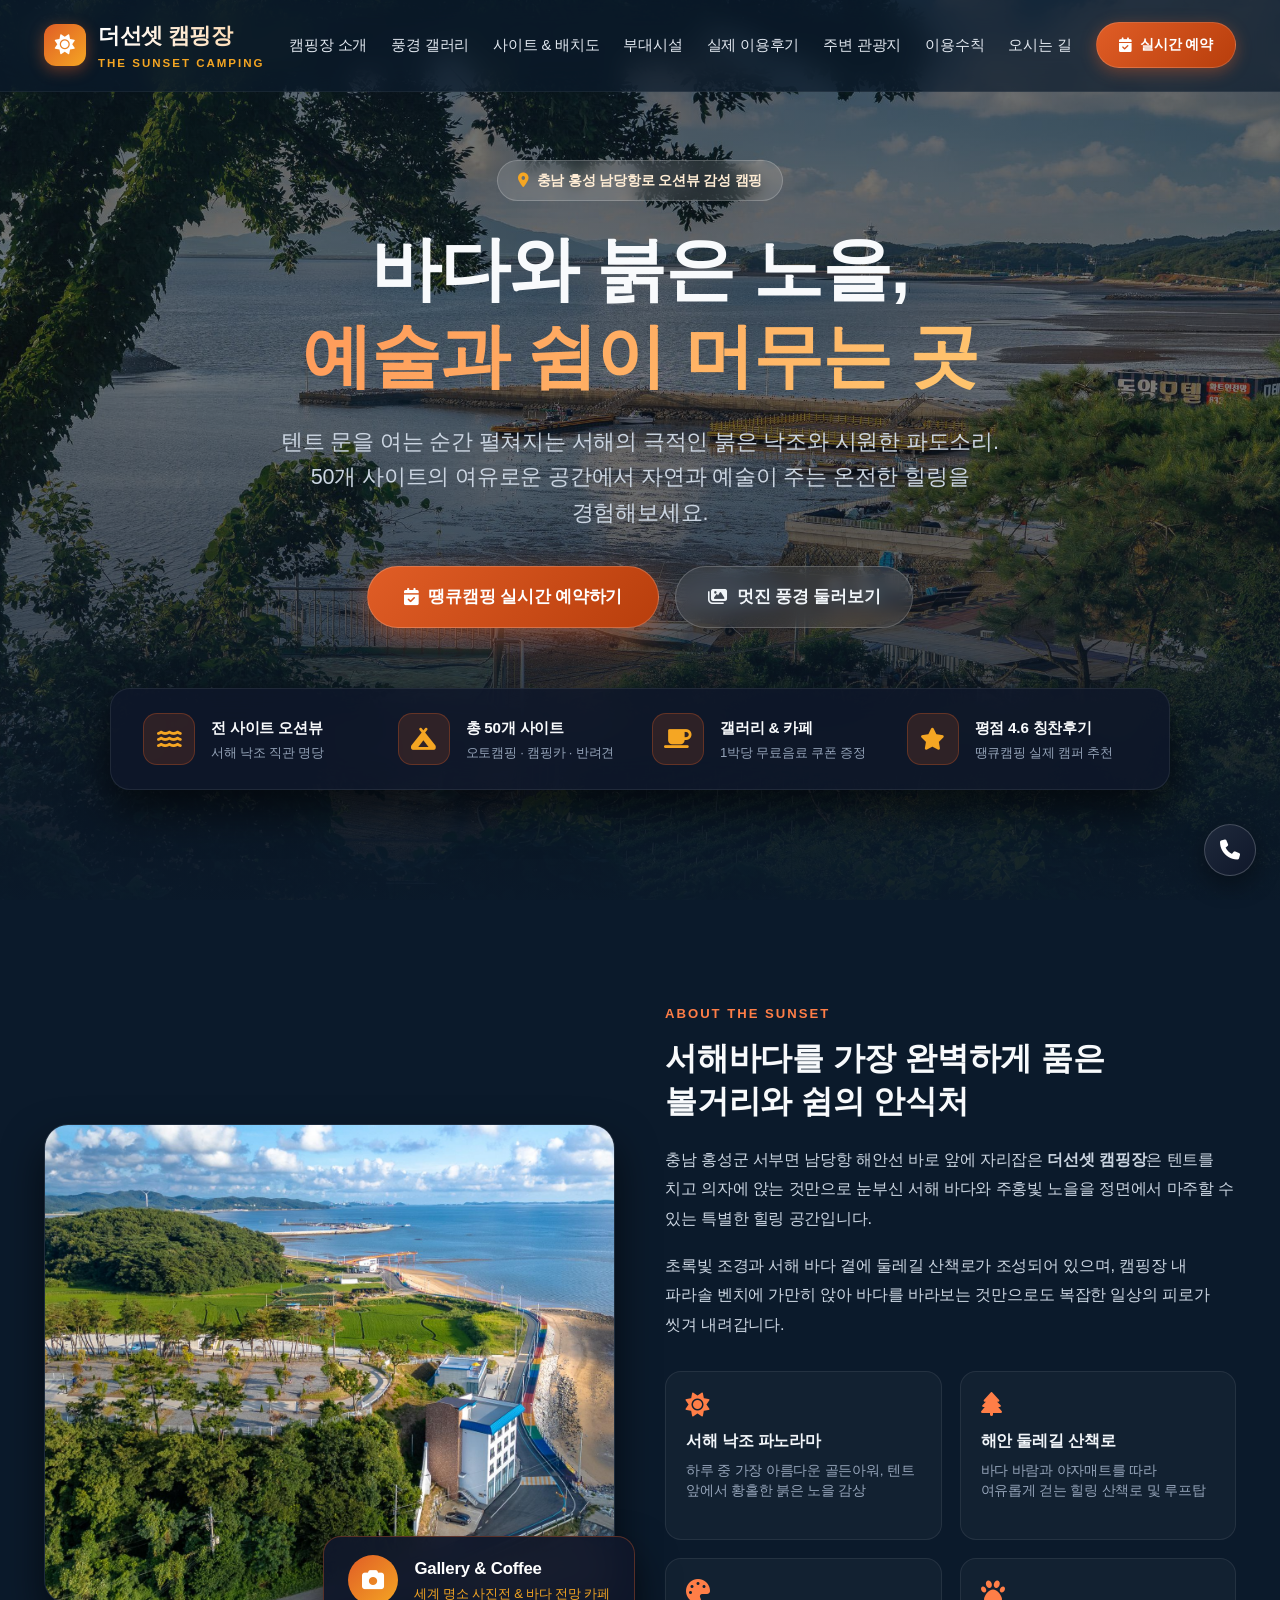
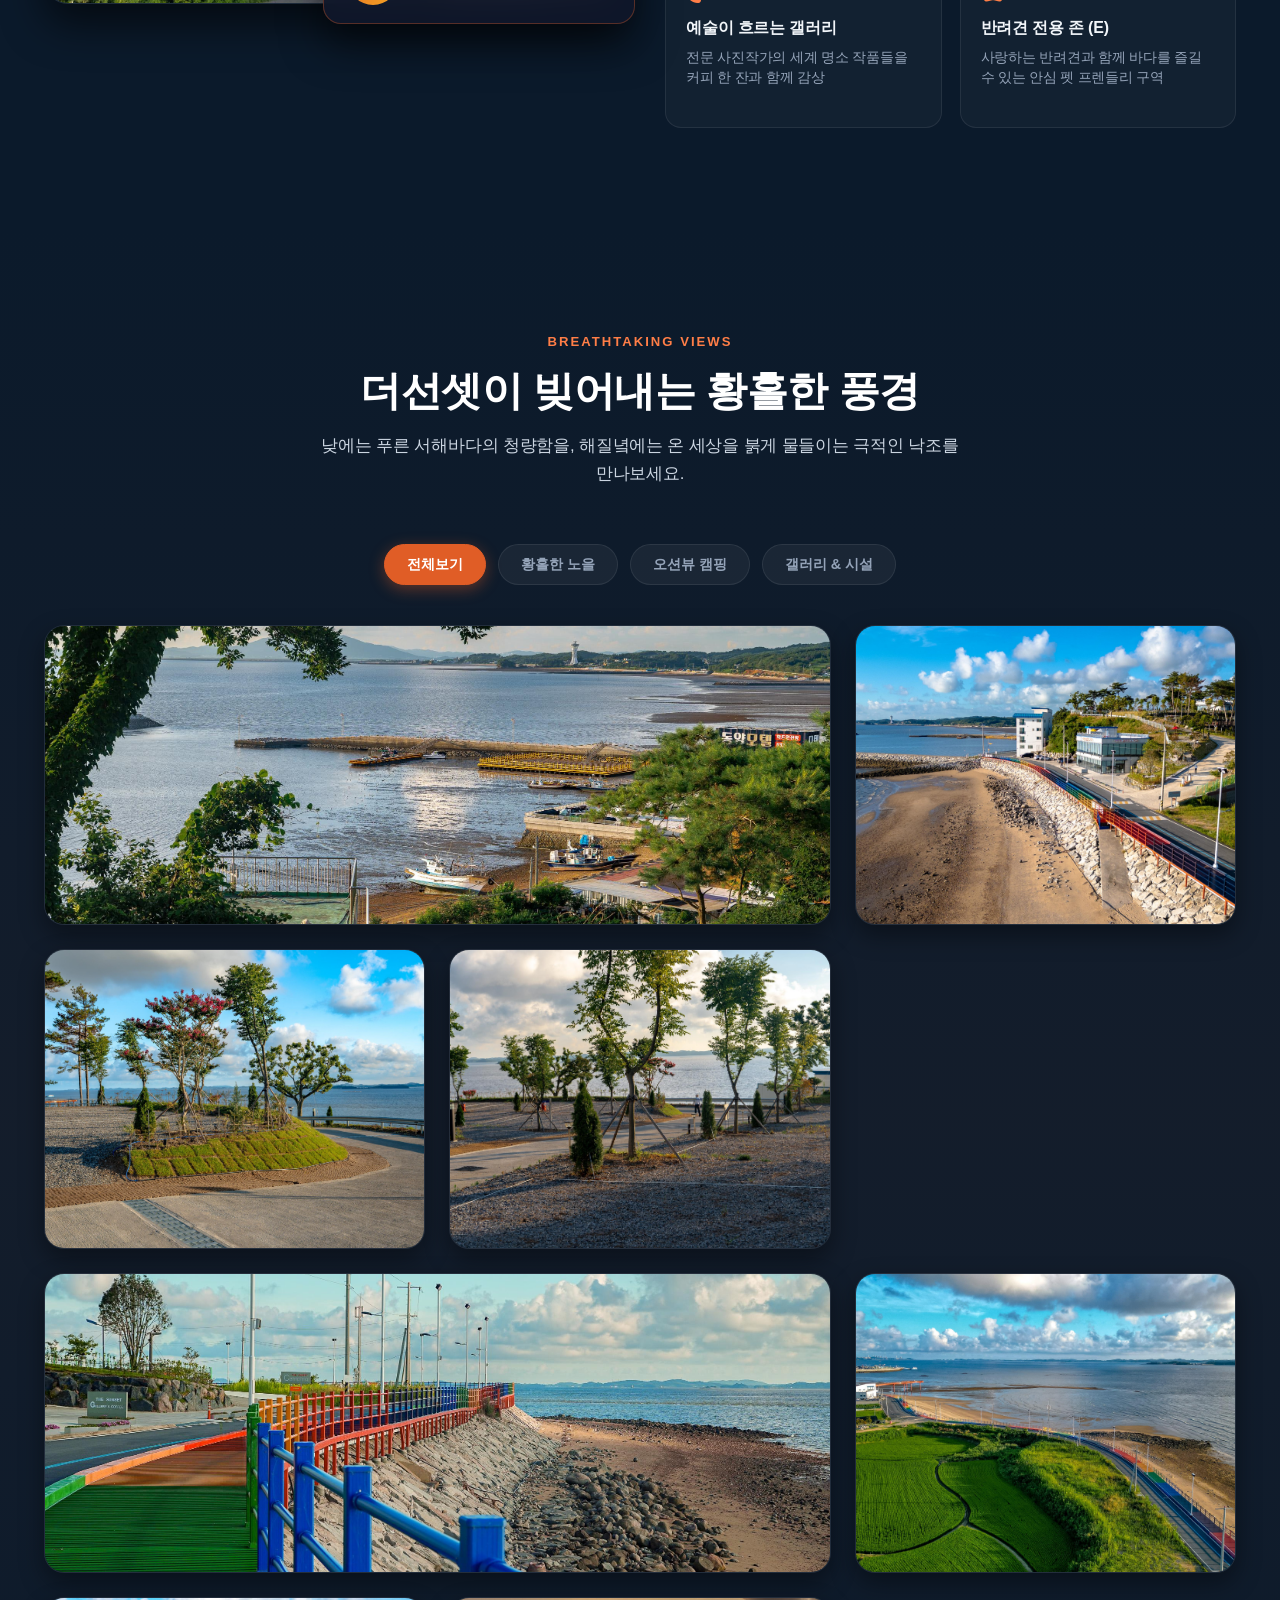
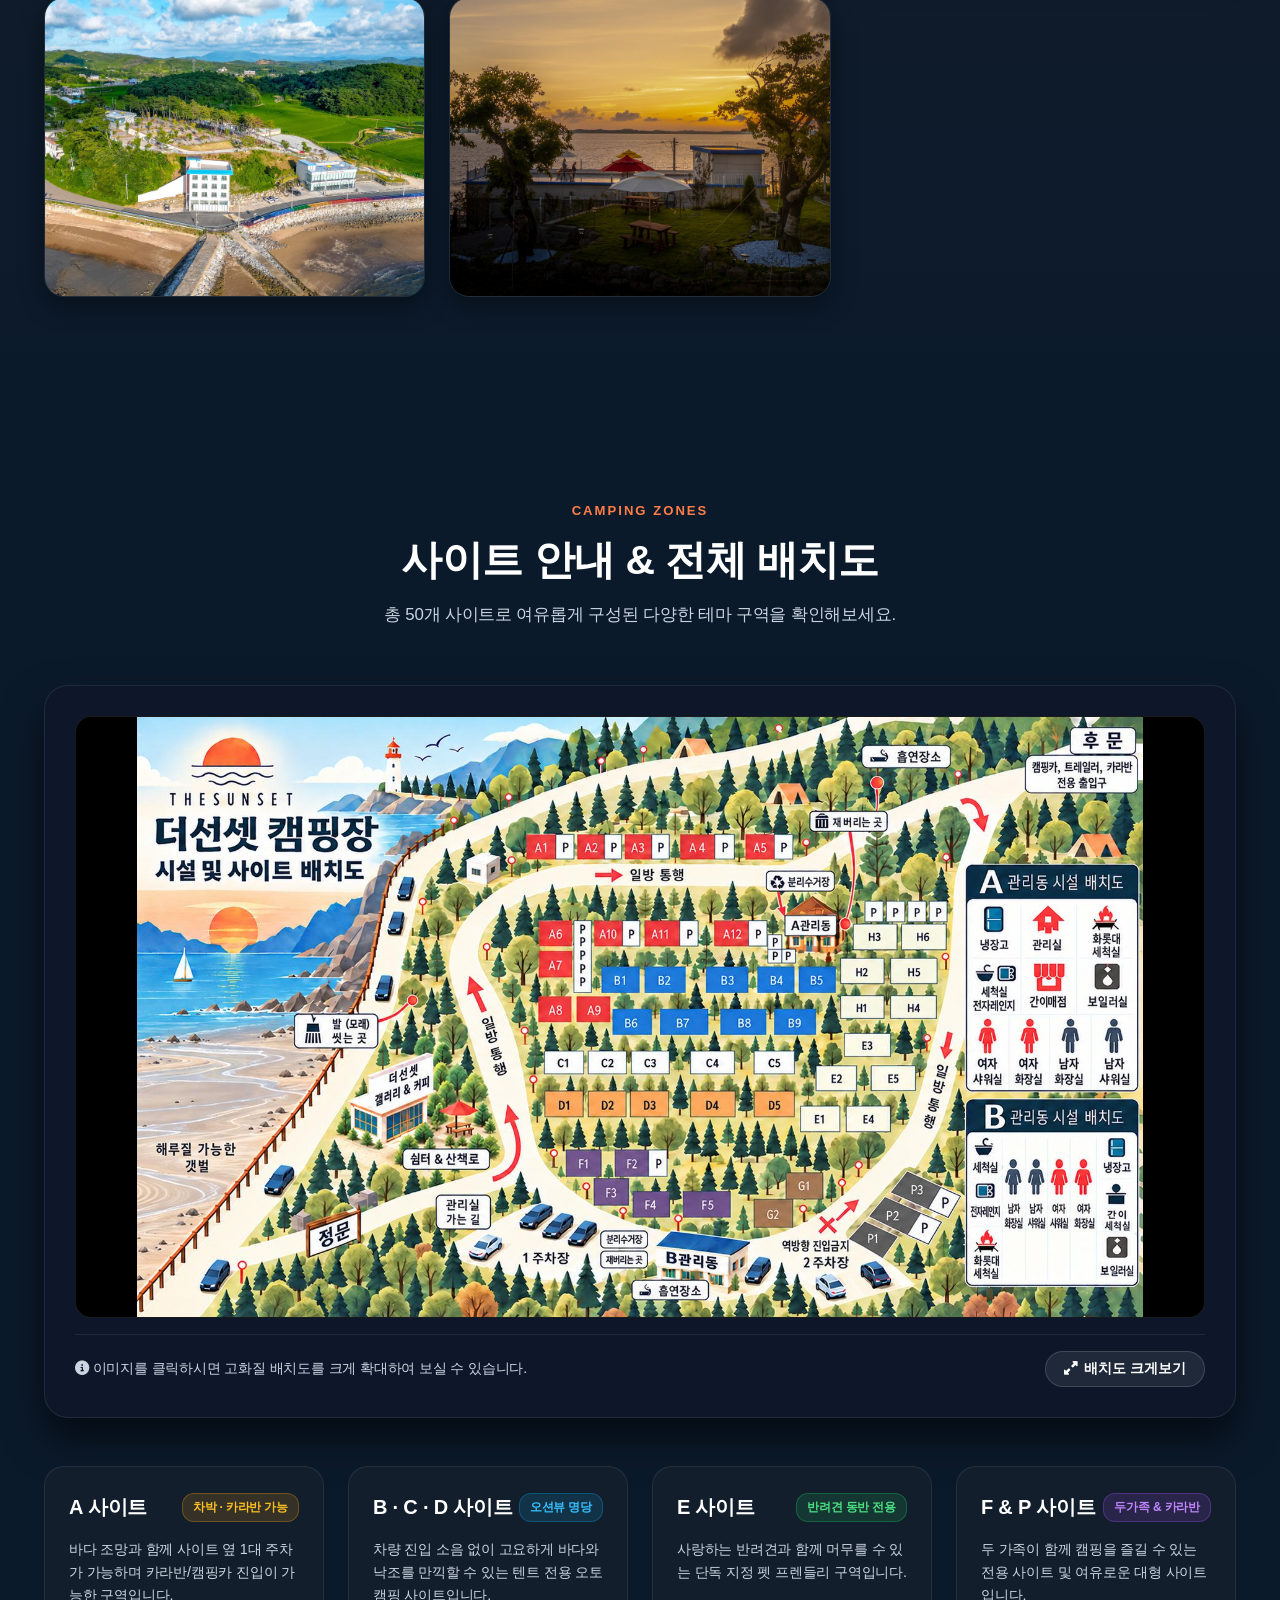
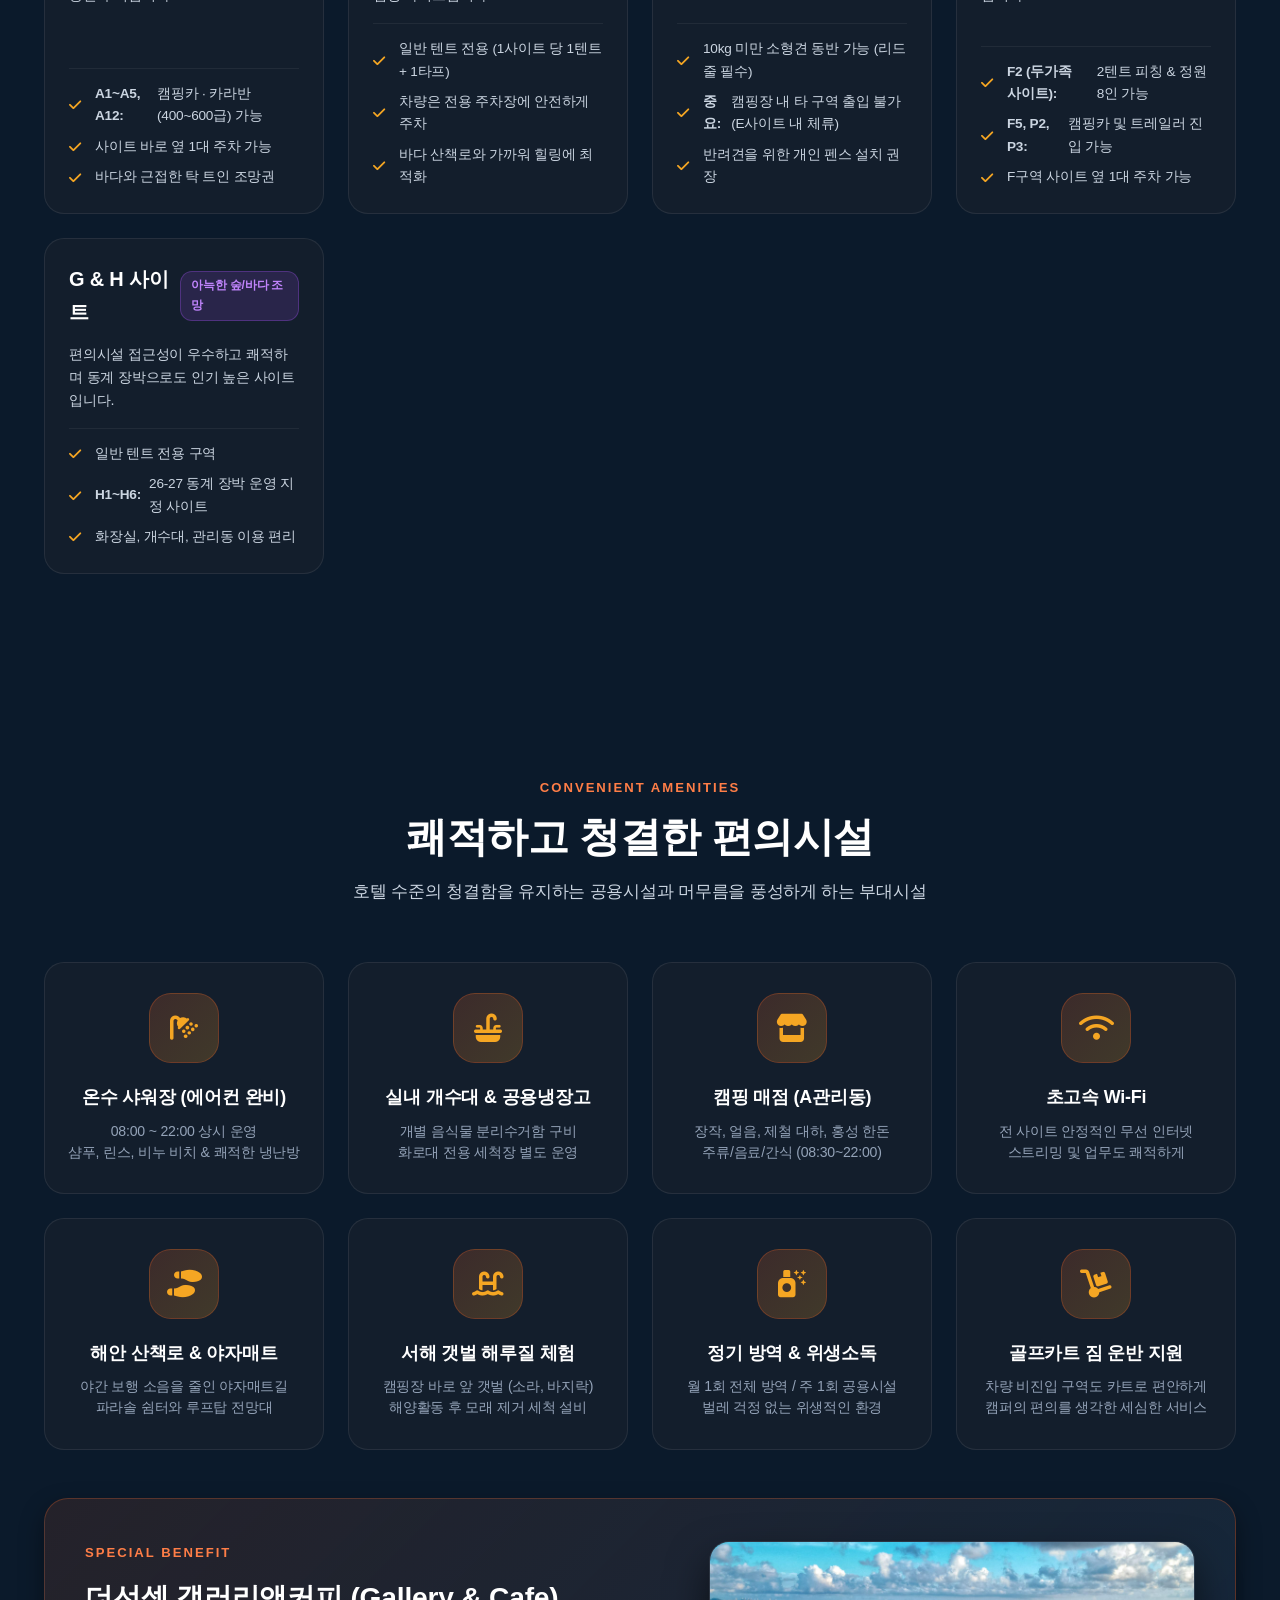
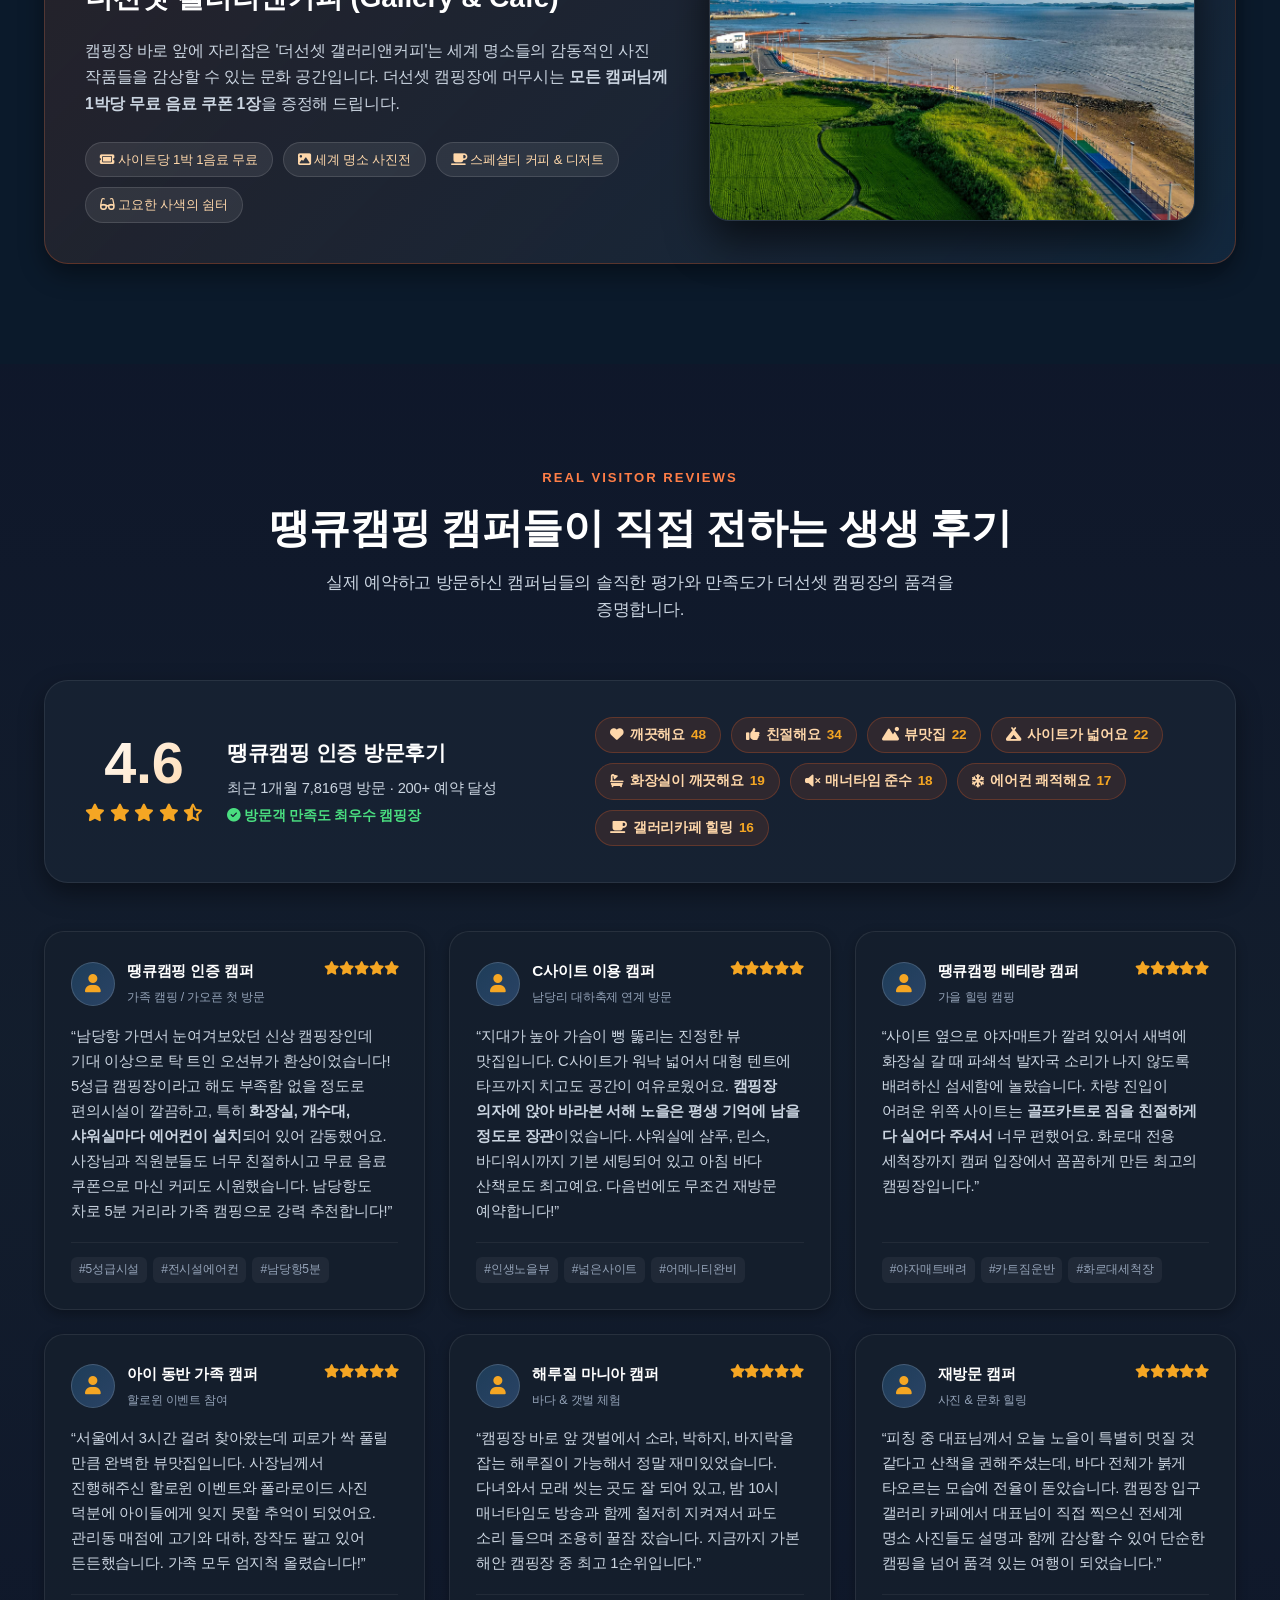
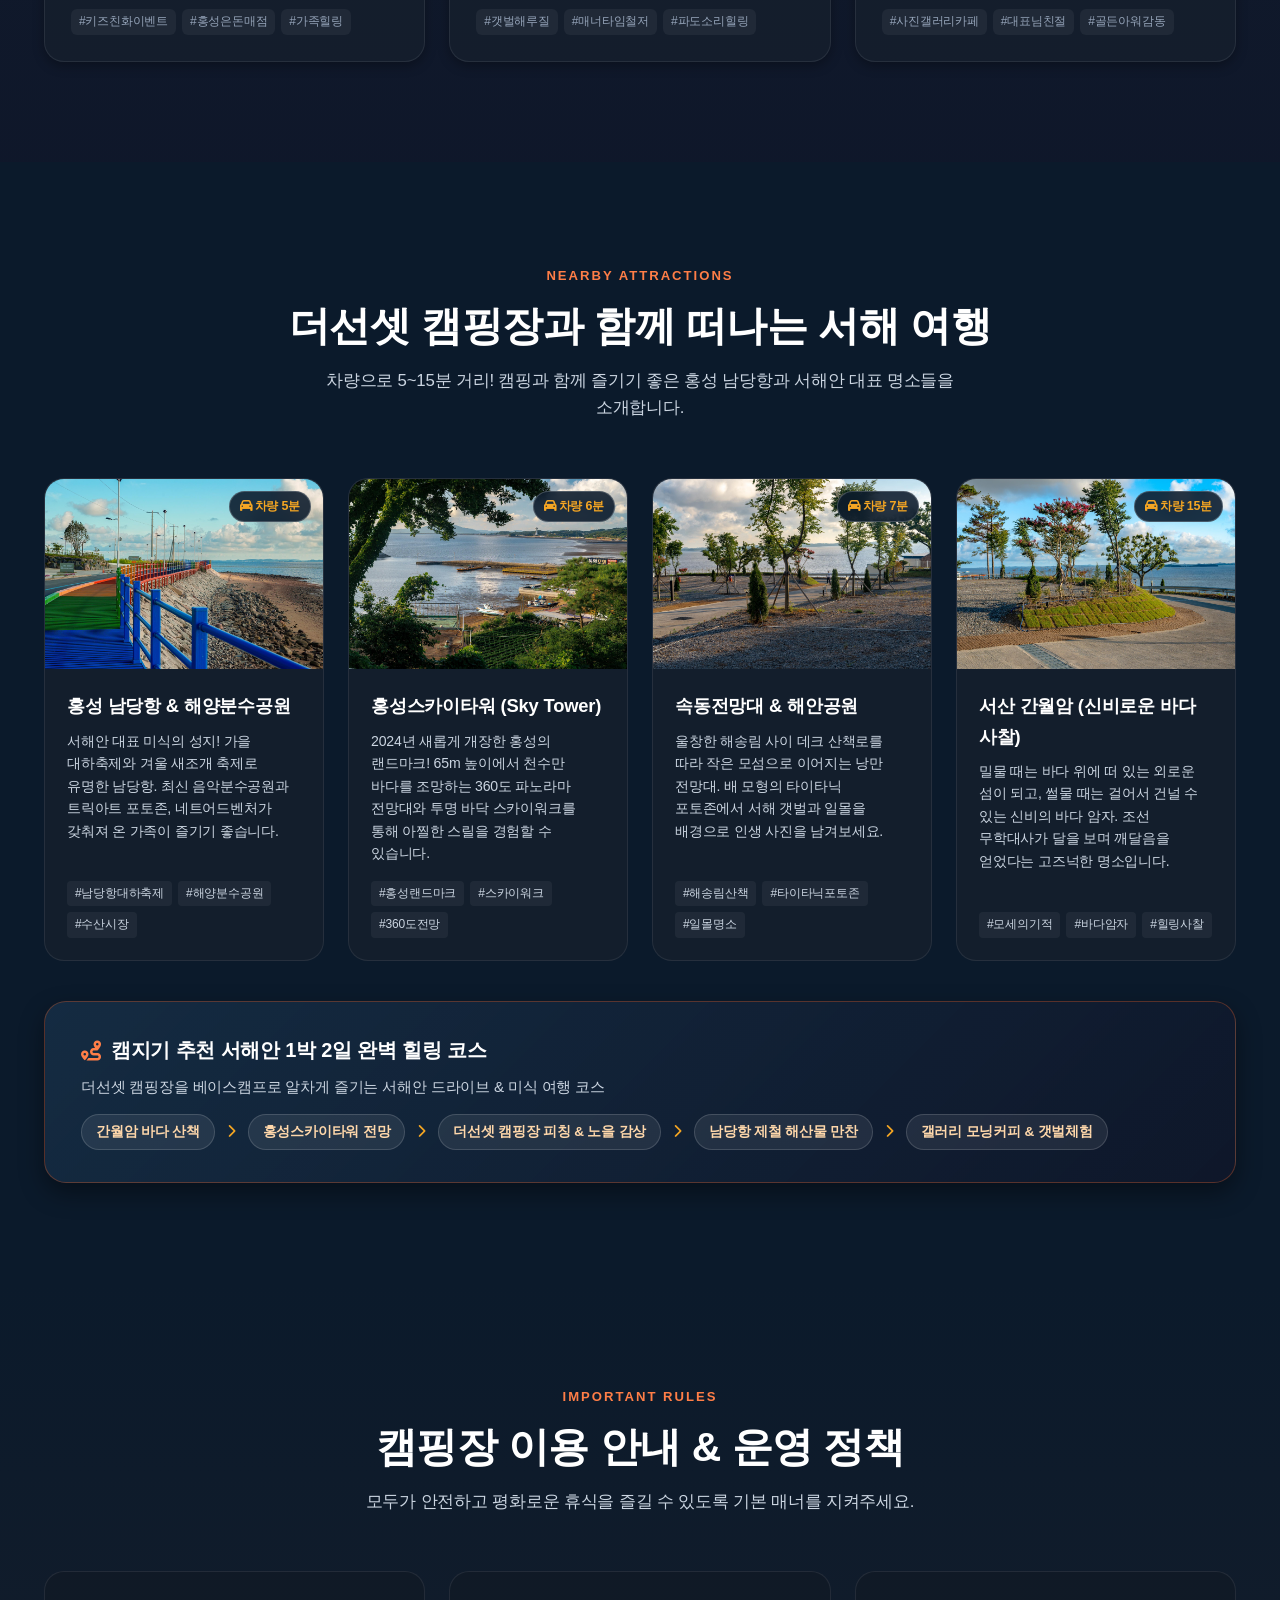
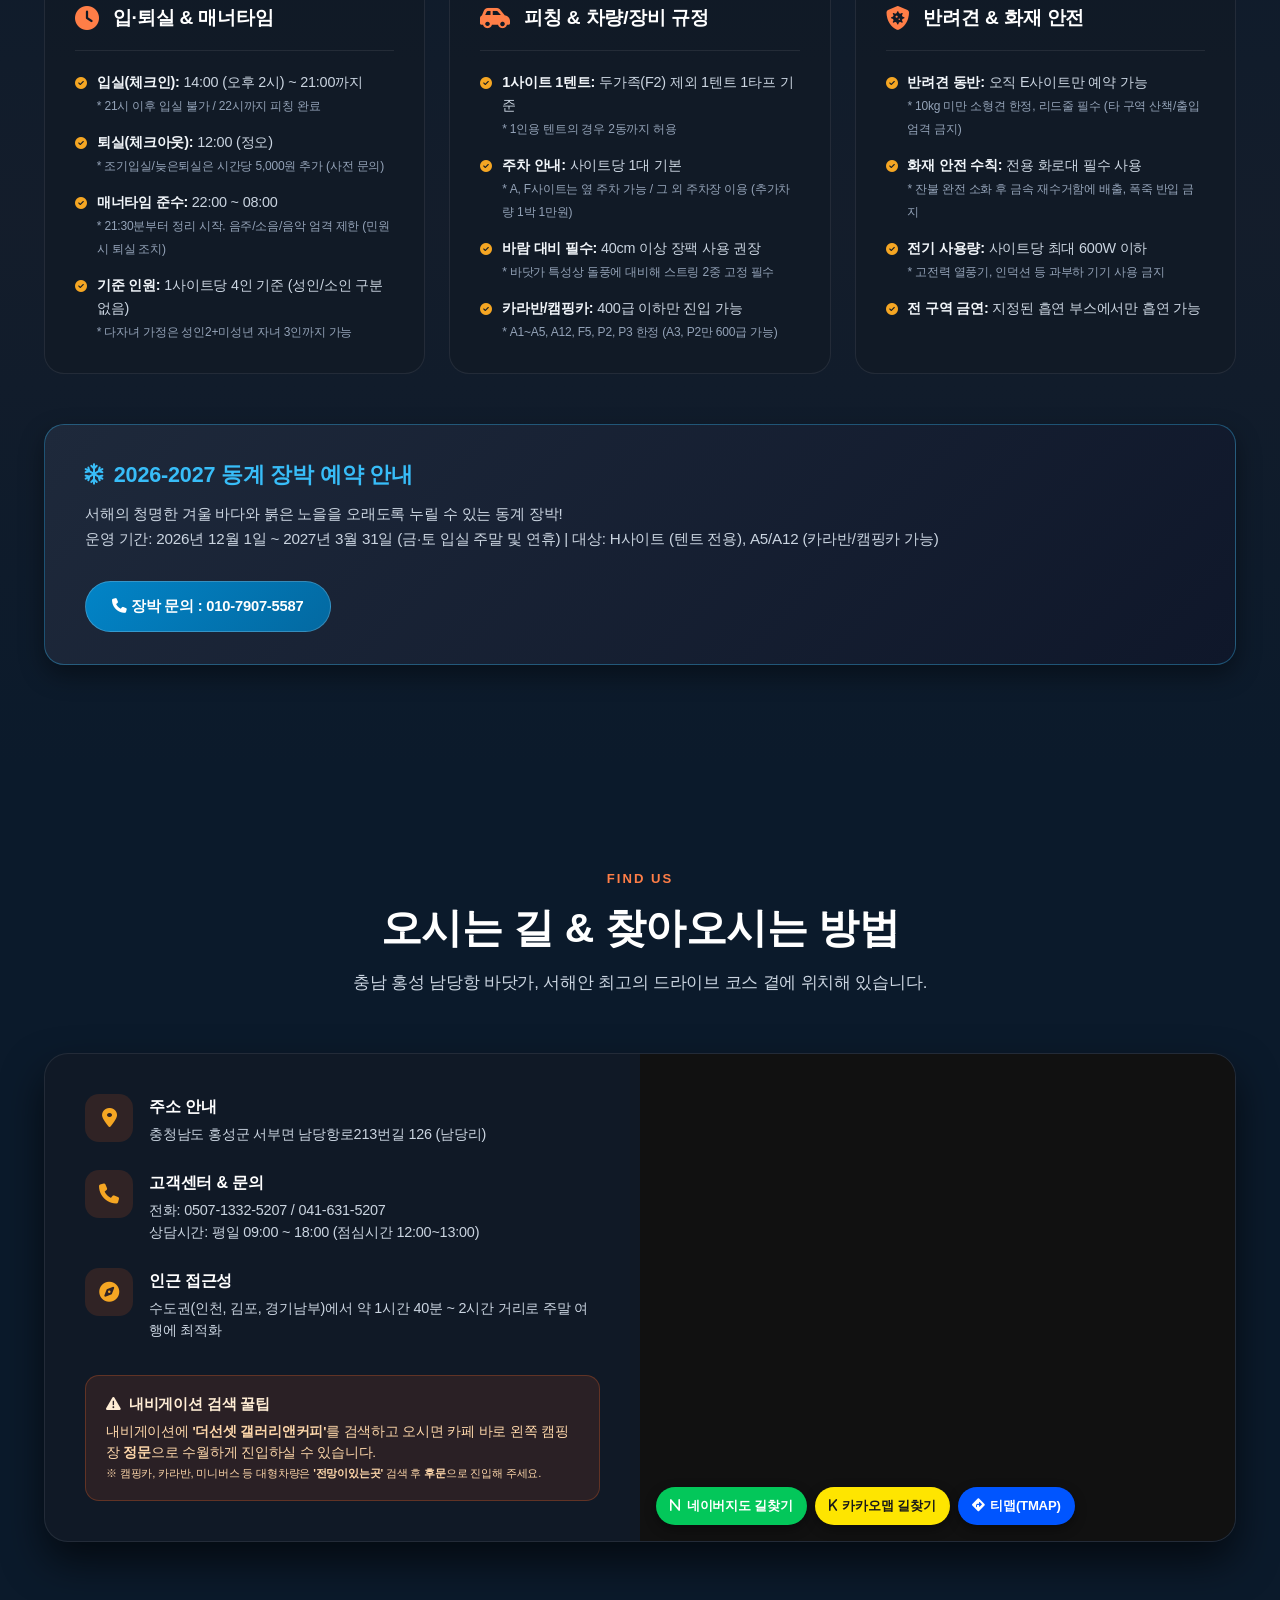
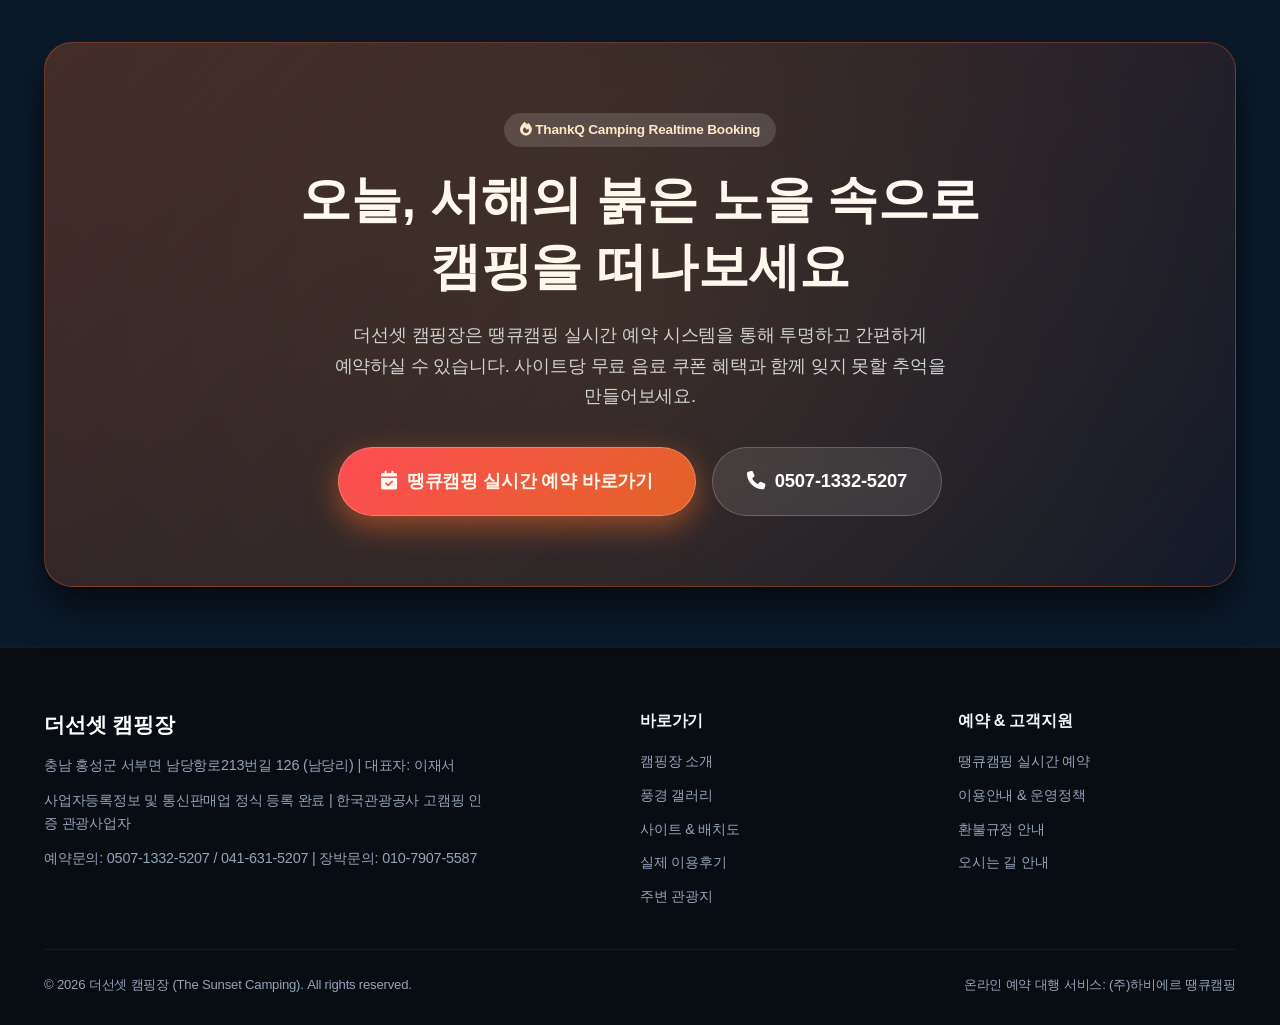
==== index.html @ 372b1fb4 "Add files via upload" ====
<!DOCTYPE html>
<html lang="ko">
<head>
  <meta charset="UTF-8">
  <meta name="viewport" content="width=device-width, initial-scale=1.0">
  <title>더선셋 캠핑장 | 서해의 붉은 노을과 바다, 그리고 감성 힐링</title>
  <meta name="description" content="충남 홍성 남당항 앞바다, 서해의 황홀한 붉은 낙조와 시원한 파도 소리를 품은 오션뷰 힐링 캠핑장 '더선셋 캠핑장' 공식 안내 페이지">
  
  <!-- Favicon & Fonts -->
  <link rel="preconnect" href="https://fonts.googleapis.com">
  <link rel="preconnect" href="https://fonts.gstatic.com" crossorigin>
  <link href="https://fonts.googleapis.com/css2?family=Pretendard:wght@300;400;500;600;700;800;900&display=swap" rel="stylesheet">
  
  <!-- FontAwesome 6 Icons -->
  <link rel="stylesheet" href="https://cdnjs.cloudflare.com/ajax/libs/font-awesome/6.4.0/css/all.min.css">

  <!-- External Clean Modular CSS -->
  <link rel="stylesheet" href="style.css">
</head>
<body>

  <!-- Navigation Header -->
  <header id="header">
    <div class="container">
      <div class="nav-inner">
        <a href="#" class="logo">
          <div class="logo-badge">
            <i class="fa-solid fa-sun"></i>
          </div>
          <div class="logo-text">
            <span class="logo-title">더선셋 캠핑장</span>
            <span class="logo-sub">The Sunset Camping</span>
          </div>
        </a>

        <ul class="nav-menu" id="navMenu">
          <li><a href="#about" onclick="closeMobileNav()">캠핑장 소개</a></li>
          <li><a href="#scenery" onclick="closeMobileNav()">풍경 갤러리</a></li>
          <li><a href="#sites" onclick="closeMobileNav()">사이트 &amp; 배치도</a></li>
          <li><a href="#facilities" onclick="closeMobileNav()">부대시설</a></li>
          <li><a href="#reviews" onclick="closeMobileNav()">실제 이용후기</a></li>
          <li><a href="#attractions" onclick="closeMobileNav()">주변 관광지</a></li>
          <li><a href="#guide" onclick="closeMobileNav()">이용수칙</a></li>
          <li><a href="#location" onclick="closeMobileNav()">오시는 길</a></li>
        </ul>

        <div class="nav-cta">
          <a href="https://m.thankqcamping.com/resv/view.hbb?cseq=20430" target="_blank" rel="noopener" class="btn-reserve">
            <i class="fa-solid fa-calendar-check"></i> 실시간 예약
          </a>
          <button class="mobile-menu-btn" id="mobileMenuBtn" aria-label="메뉴 열기" onclick="toggleMobileNav()">
            <i class="fa-solid fa-bars"></i>
          </button>
        </div>
      </div>
    </div>
  </header>

  <!-- Hero Section -->
  <section class="hero">
    <div class="hero-bg"></div>
    <div class="hero-overlay"></div>
    <div class="container">
      <div class="hero-badge">
        <i class="fa-solid fa-location-dot"></i> 충남 홍성 남당항로 오션뷰 감성 캠핑
      </div>
      <h1 class="hero-title">
        바다와 붉은 노을,<br>
        <span class="highlight">예술과 쉼이 머무는 곳</span>
      </h1>
      <p class="hero-desc">
        텐트 문을 여는 순간 펼쳐지는 서해의 극적인 붉은 낙조와 시원한 파도소리.<br>
        50개 사이트의 여유로운 공간에서 자연과 예술이 주는 온전한 힐링을 경험해보세요.
      </p>

      <div class="hero-actions">
        <a href="https://m.thankqcamping.com/resv/view.hbb?cseq=20430" target="_blank" rel="noopener" class="btn-hero-primary">
          <i class="fa-solid fa-calendar-check"></i> 땡큐캠핑 실시간 예약하기
        </a>
        <a href="#scenery" class="btn-hero-secondary">
          <i class="fa-solid fa-images"></i> 멋진 풍경 둘러보기
        </a>
      </div>

      <!-- Quick Highlights Bar -->
      <div class="highlights-bar">
        <div class="highlight-item">
          <div class="highlight-icon"><i class="fa-solid fa-water"></i></div>
          <div class="highlight-info">
            <h4>전 사이트 오션뷰</h4>
            <p>서해 낙조 직관 명당</p>
          </div>
        </div>
        <div class="highlight-item">
          <div class="highlight-icon"><i class="fa-solid fa-campground"></i></div>
          <div class="highlight-info">
            <h4>총 50개 사이트</h4>
            <p>오토캠핑 · 캠핑카 · 반려견</p>
          </div>
        </div>
        <div class="highlight-item">
          <div class="highlight-icon"><i class="fa-solid fa-mug-saucer"></i></div>
          <div class="highlight-info">
            <h4>갤러리 &amp; 카페</h4>
            <p>1박당 무료음료 쿠폰 증정</p>
          </div>
        </div>
        <div class="highlight-item">
          <div class="highlight-icon"><i class="fa-solid fa-star"></i></div>
          <div class="highlight-info">
            <h4>평점 4.6 칭찬후기</h4>
            <p>땡큐캠핑 실제 캠퍼 추천</p>
          </div>
        </div>
      </div>
    </div>
  </section>

  <!-- About Section -->
  <section id="about">
    <div class="container">
      <div class="about-grid">
        <div class="about-images">
          <div class="about-main-img">
            <img src="images/camp1.jpg" alt="더선셋 캠핑장 전경">
          </div>
          <div class="about-floating-card">
            <div class="floating-badge">
              <i class="fa-solid fa-camera"></i>
            </div>
            <div class="floating-text">
              <h5>Gallery &amp; Coffee</h5>
              <p>세계 명소 사진전 &amp; 바다 전망 카페</p>
            </div>
          </div>
        </div>

        <div class="about-content">
          <span class="section-tag">About The Sunset</span>
          <h3>서해바다를 가장 완벽하게 품은<br>볼거리와 쉼의 안식처</h3>
          <p>
            충남 홍성군 서부면 남당항 해안선 바로 앞에 자리잡은 <strong>더선셋 캠핑장</strong>은 
            텐트를 치고 의자에 앉는 것만으로 눈부신 서해 바다와 주홍빛 노을을 정면에서 마주할 수 있는 특별한 힐링 공간입니다.
          </p>
          <p>
            초록빛 조경과 서해 바다 곁에 둘레길 산책로가 조성되어 있으며, 
            캠핑장 내 파라솔 벤치에 가만히 앉아 바다를 바라보는 것만으로도 복잡한 일상의 피로가 씻겨 내려갑니다.
          </p>

          <div class="about-features">
            <div class="feature-card">
              <i class="fa-solid fa-sun"></i>
              <h5>서해 낙조 파노라마</h5>
              <p>하루 중 가장 아름다운 골든아워, 텐트 앞에서 황홀한 붉은 노을 감상</p>
            </div>
            <div class="feature-card">
              <i class="fa-solid fa-tree"></i>
              <h5>해안 둘레길 산책로</h5>
              <p>바다 바람과 야자매트를 따라 여유롭게 걷는 힐링 산책로 및 루프탑</p>
            </div>
            <div class="feature-card">
              <i class="fa-solid fa-palette"></i>
              <h5>예술이 흐르는 갤러리</h5>
              <p>전문 사진작가의 세계 명소 작품들을 커피 한 잔과 함께 감상</p>
            </div>
            <div class="feature-card">
              <i class="fa-solid fa-paw"></i>
              <h5>반려견 전용 존 (E)</h5>
              <p>사랑하는 반려견과 함께 바다를 즐길 수 있는 안심 펫 프렌들리 구역</p>
            </div>
          </div>
        </div>
      </div>
    </div>
  </section>

  <!-- Scenery Gallery Section -->
  <section id="scenery" class="scenery">
    <div class="container">
      <div class="section-header">
        <span class="section-tag">Breathtaking Views</span>
        <h2 class="section-title">더선셋이 빚어내는 황홀한 풍경</h2>
        <p class="section-desc">낮에는 푸른 서해바다의 청량함을, 해질녘에는 온 세상을 붉게 물들이는 극적인 낙조를 만나보세요.</p>
      </div>

      <div class="gallery-filter">
        <button class="filter-btn active" onclick="filterGallery('all', this)">전체보기</button>
        <button class="filter-btn" onclick="filterGallery('sunset', this)">황홀한 노을</button>
        <button class="filter-btn" onclick="filterGallery('ocean', this)">오션뷰 캠핑</button>
        <button class="filter-btn" onclick="filterGallery('cafe', this)">갤러리 &amp; 시설</button>
      </div>

      <div class="gallery-masonry" id="galleryGrid">
        <!-- Item 1 (Large) -->
        <div class="gallery-item large" data-category="sunset" onclick="openModal('images/camp11.jpg')">
          <img src="images/camp11.jpg" alt="더선셋 노을 전경">
          <div class="gallery-overlay">
            <span class="gallery-tag">Sunset Highlight</span>
            <h4 class="gallery-title">서해를 수놓는 황금빛 노을</h4>
            <p class="gallery-sub">사이트 바로 앞에서 펼쳐지는 감동적인 골든아워</p>
          </div>
        </div>

        <!-- Item 2 -->
        <div class="gallery-item" data-category="ocean" onclick="openModal('images/camp2.jpg')">
          <img src="images/camp2.jpg" alt="캠핑장 사이트 바다 조망">
          <div class="gallery-overlay">
            <span class="gallery-tag">Ocean View</span>
            <h4 class="gallery-title">청량한 바다와 사이트</h4>
            <p class="gallery-sub">탁 트인 수평선이 안겨주는 힐링</p>
          </div>
        </div>

        <!-- Item 3 -->
        <div class="gallery-item" data-category="sunset" onclick="openModal('images/camp13.jpg')">
          <img src="images/camp13.jpg" alt="붉은 노을 하늘">
          <div class="gallery-overlay">
            <span class="gallery-tag">Golden Hour</span>
            <h4 class="gallery-title">주홍빛 하늘과 텐트 실루엣</h4>
            <p class="gallery-sub">더선셋에서만 담을 수 있는 인생샷</p>
          </div>
        </div>

        <!-- Item 4 -->
        <div class="gallery-item" data-category="sunset" onclick="openModal('images/camp14.jpg')">
          <img src="images/camp14.jpg" alt="낙조 풍경">
          <div class="gallery-overlay">
            <span class="gallery-tag">Twilight</span>
            <h4 class="gallery-title">바다로 내려앉는 태양</h4>
            <p class="gallery-sub">하루를 고요하게 매듭짓는 사색의 시간</p>
          </div>
        </div>

        <!-- Item 5 (Large) -->
        <div class="gallery-item large" data-category="ocean" onclick="openModal('images/camp4.jpg')">
          <img src="images/camp4.jpg" alt="바다 산책로">
          <div class="gallery-overlay">
            <span class="gallery-tag">Walking Path</span>
            <h4 class="gallery-title">바닷바람 솔솔 부는 둘레길</h4>
            <p class="gallery-sub">파라솔 벤치와 야자매트 산책로</p>
          </div>
        </div>

        <!-- Item 6 -->
        <div class="gallery-item" data-category="cafe" onclick="openModal('images/camp3.jpg')">
          <img src="images/camp3.jpg" alt="더선셋 갤러리앤커피">
          <div class="gallery-overlay">
            <span class="gallery-tag">Gallery &amp; Coffee</span>
            <h4 class="gallery-title">더선셋 갤러리 카페</h4>
            <p class="gallery-sub">예술 사진 작품 감상과 프리미엄 커피</p>
          </div>
        </div>

        <!-- Item 7 -->
        <div class="gallery-item" data-category="sunset" onclick="openModal('images/camp16.jpg')">
          <img src="images/camp16.jpg" alt="노을 빛 야경">
          <div class="gallery-overlay">
            <span class="gallery-tag">Romantic Night</span>
            <h4 class="gallery-title">황혼에서 밤으로 이어지는 낭만</h4>
            <p class="gallery-sub">랜턴 불빛 아래 피어나는 캠핑의 감성</p>
          </div>
        </div>

        <!-- Item 8 -->
        <div class="gallery-item" data-category="ocean" onclick="openModal('images/camp7.jpg')">
          <img src="images/camp7.jpg" alt="캠핑 사이트 모습">
          <div class="gallery-overlay">
            <span class="gallery-tag">Camping Life</span>
            <h4 class="gallery-title">자연 속에 머무는 완벽한 쉼</h4>
            <p class="gallery-sub">정갈하게 정돈된 파쇄석 사이트</p>
          </div>
        </div>
      </div>
    </div>
  </section>

  <!-- Sites & Layout Map Section -->
  <section id="sites">
    <div class="container">
      <div class="section-header">
        <span class="section-tag">Camping Zones</span>
        <h2 class="section-title">사이트 안내 &amp; 전체 배치도</h2>
        <p class="section-desc">총 50개 사이트로 여유롭게 구성된 다양한 테마 구역을 확인해보세요.</p>
      </div>

      <!-- Site Map Display -->
      <div class="site-map-container">
        <div class="map-wrapper" onclick="openModal('images/map.jpg')">
          <img src="images/map.jpg" alt="더선셋 캠핑장 전체 배치도">
        </div>
        <div class="map-toolbar">
          <span><i class="fa-solid fa-circle-info"></i> 이미지를 클릭하시면 고화질 배치도를 크게 확대하여 보실 수 있습니다.</span>
          <button class="btn-view-map" onclick="openModal('images/map.jpg')">
            <i class="fa-solid fa-up-right-and-down-left-from-center"></i> 배치도 크게보기
          </button>
        </div>
      </div>

      <!-- Zone Information Cards -->
      <div class="zones-grid">
        <!-- Zone A -->
        <div class="zone-card">
          <div>
            <div class="zone-badge-wrap">
              <h3 class="zone-name">A 사이트</h3>
              <span class="zone-tag tag-camper">차박 · 카라반 가능</span>
            </div>
            <p class="zone-desc">바다 조망과 함께 사이트 옆 1대 주차가 가능하며 카라반/캠핑카 진입이 가능한 구역입니다.</p>
          </div>
          <ul class="zone-specs">
            <li><i class="fa-solid fa-check"></i> <strong>A1~A5, A12:</strong> 캠핑카 · 카라반 (400~600급) 가능</li>
            <li><i class="fa-solid fa-check"></i> 사이트 바로 옆 1대 주차 가능</li>
            <li><i class="fa-solid fa-check"></i> 바다와 근접한 탁 트인 조망권</li>
          </ul>
        </div>

        <!-- Zone B & C & D -->
        <div class="zone-card">
          <div>
            <div class="zone-badge-wrap">
              <h3 class="zone-name">B · C · D 사이트</h3>
              <span class="zone-tag tag-ocean">오션뷰 명당</span>
            </div>
            <p class="zone-desc">차량 진입 소음 없이 고요하게 바다와 낙조를 만끽할 수 있는 텐트 전용 오토캠핑 사이트입니다.</p>
          </div>
          <ul class="zone-specs">
            <li><i class="fa-solid fa-check"></i> 일반 텐트 전용 (1사이트 당 1텐트 + 1타프)</li>
            <li><i class="fa-solid fa-check"></i> 차량은 전용 주차장에 안전하게 주차</li>
            <li><i class="fa-solid fa-check"></i> 바다 산책로와 가까워 힐링에 최적화</li>
          </ul>
        </div>

        <!-- Zone E (Pet) -->
        <div class="zone-card">
          <div>
            <div class="zone-badge-wrap">
              <h3 class="zone-name">E 사이트</h3>
              <span class="zone-tag tag-pet">반려견 동반 전용</span>
            </div>
            <p class="zone-desc">사랑하는 반려견과 함께 머무를 수 있는 단독 지정 펫 프렌들리 구역입니다.</p>
          </div>
          <ul class="zone-specs">
            <li><i class="fa-solid fa-check"></i> 10kg 미만 소형견 동반 가능 (리드줄 필수)</li>
            <li><i class="fa-solid fa-check"></i> <strong>중요:</strong> 캠핑장 내 타 구역 출입 불가(E사이트 내 체류)</li>
            <li><i class="fa-solid fa-check"></i> 반려견을 위한 개인 펜스 설치 권장</li>
          </ul>
        </div>

        <!-- Zone F & P -->
        <div class="zone-card">
          <div>
            <div class="zone-badge-wrap">
              <h3 class="zone-name">F &amp; P 사이트</h3>
              <span class="zone-tag tag-standard">두가족 &amp; 카라반</span>
            </div>
            <p class="zone-desc">두 가족이 함께 캠핑을 즐길 수 있는 전용 사이트 및 여유로운 대형 사이트입니다.</p>
          </div>
          <ul class="zone-specs">
            <li><i class="fa-solid fa-check"></i> <strong>F2 (두가족 사이트):</strong> 2텐트 피칭 &amp; 정원 8인 가능</li>
            <li><i class="fa-solid fa-check"></i> <strong>F5, P2, P3:</strong> 캠핑카 및 트레일러 진입 가능</li>
            <li><i class="fa-solid fa-check"></i> F구역 사이트 옆 1대 주차 가능</li>
          </ul>
        </div>

        <!-- Zone G & H -->
        <div class="zone-card">
          <div>
            <div class="zone-badge-wrap">
              <h3 class="zone-name">G &amp; H 사이트</h3>
              <span class="zone-tag tag-standard">아늑한 숲/바다 조망</span>
            </div>
            <p class="zone-desc">편의시설 접근성이 우수하고 쾌적하며 동계 장박으로도 인기 높은 사이트입니다.</p>
          </div>
          <ul class="zone-specs">
            <li><i class="fa-solid fa-check"></i> 일반 텐트 전용 구역</li>
            <li><i class="fa-solid fa-check"></i> <strong>H1~H6:</strong> 26-27 동계 장박 운영 지정 사이트</li>
            <li><i class="fa-solid fa-check"></i> 화장실, 개수대, 관리동 이용 편리</li>
          </ul>
        </div>
      </div>
    </div>
  </section>

  <!-- Facilities Section -->
  <section id="facilities">
    <div class="container">
      <div class="section-header">
        <span class="section-tag">Convenient Amenities</span>
        <h2 class="section-title">쾌적하고 청결한 편의시설</h2>
        <p class="section-desc">호텔 수준의 청결함을 유지하는 공용시설과 머무름을 풍성하게 하는 부대시설</p>
      </div>

      <div class="facility-grid">
        <div class="facility-card">
          <div class="facility-icon-wrap"><i class="fa-solid fa-shower"></i></div>
          <h4>온수 샤워장 (에어컨 완비)</h4>
          <p>08:00 ~ 22:00 상시 운영<br>샴푸, 린스, 비누 비치 &amp; 쾌적한 냉난방</p>
        </div>

        <div class="facility-card">
          <div class="facility-icon-wrap"><i class="fa-solid fa-sink"></i></div>
          <h4>실내 개수대 &amp; 공용냉장고</h4>
          <p>개별 음식물 분리수거함 구비<br>화로대 전용 세척장 별도 운영</p>
        </div>

        <div class="facility-card">
          <div class="facility-icon-wrap"><i class="fa-solid fa-store"></i></div>
          <h4>캠핑 매점 (A관리동)</h4>
          <p>장작, 얼음, 제철 대하, 홍성 한돈<br>주류/음료/간식 (08:30~22:00)</p>
        </div>

        <div class="facility-card">
          <div class="facility-icon-wrap"><i class="fa-solid fa-wifi"></i></div>
          <h4>초고속 Wi-Fi</h4>
          <p>전 사이트 안정적인 무선 인터넷<br>스트리밍 및 업무도 쾌적하게</p>
        </div>

        <div class="facility-card">
          <div class="facility-icon-wrap"><i class="fa-solid fa-shoe-prints"></i></div>
          <h4>해안 산책로 &amp; 야자매트</h4>
          <p>야간 보행 소음을 줄인 야자매트길<br>파라솔 쉼터와 루프탑 전망대</p>
        </div>

        <div class="facility-card">
          <div class="facility-icon-wrap"><i class="fa-solid fa-water-ladder"></i></div>
          <h4>서해 갯벌 해루질 체험</h4>
          <p>캠핑장 바로 앞 갯벌 (소라, 바지락)<br>해양활동 후 모래 제거 세척 설비</p>
        </div>

        <div class="facility-card">
          <div class="facility-icon-wrap"><i class="fa-solid fa-spray-can-sparkles"></i></div>
          <h4>정기 방역 &amp; 위생소독</h4>
          <p>월 1회 전체 방역 / 주 1회 공용시설<br>벌레 걱정 없는 위생적인 환경</p>
        </div>

        <div class="facility-card">
          <div class="facility-icon-wrap"><i class="fa-solid fa-dolly"></i></div>
          <h4>골프카트 짐 운반 지원</h4>
          <p>차량 비진입 구역도 카트로 편안하게<br>캠퍼의 편의를 생각한 세심한 서비스</p>
        </div>
      </div>

      <!-- Special Feature Box: Gallery Cafe -->
      <div class="special-feature">
        <div class="special-text">
          <span class="section-tag">Special Benefit</span>
          <h3>더선셋 갤러리앤커피 (Gallery &amp; Cafe)</h3>
          <p>
            캠핑장 바로 앞에 자리잡은 '더선셋 갤러리앤커피'는 세계 명소들의 감동적인 사진 작품들을 감상할 수 있는 문화 공간입니다.
            더선셋 캠핑장에 머무시는 <strong>모든 캠퍼님께 1박당 무료 음료 쿠폰 1장</strong>을 증정해 드립니다.
          </p>
          <div class="special-tags">
            <span><i class="fa-solid fa-ticket"></i> 사이트당 1박 1음료 무료</span>
            <span><i class="fa-solid fa-image"></i> 세계 명소 사진전</span>
            <span><i class="fa-solid fa-coffee"></i> 스페셜티 커피 &amp; 디저트</span>
            <span><i class="fa-solid fa-glasses"></i> 고요한 사색의 쉼터</span>
          </div>
        </div>
        <div class="special-img">
          <img src="images/camp3.jpg" alt="갤러리 카페">
        </div>
      </div>
    </div>
  </section>

  <!-- Reviews Section (ThankQ Camping Real Reviews) -->
  <section id="reviews" class="reviews-section">
    <div class="container">
      <div class="section-header">
        <span class="section-tag">Real Visitor Reviews</span>
        <h2 class="section-title">땡큐캠핑 캠퍼들이 직접 전하는 생생 후기</h2>
        <p class="section-desc">실제 예약하고 방문하신 캠퍼님들의 솔직한 평가와 만족도가 더선셋 캠핑장의 품격을 증명합니다.</p>
      </div>

      <!-- Review Summary Score Box -->
      <div class="review-score-hero">
        <div class="score-summary-left">
          <div class="big-score-box">
            <div class="big-score-num">4.6</div>
            <div class="big-score-stars">
              <i class="fa-solid fa-star"></i>
              <i class="fa-solid fa-star"></i>
              <i class="fa-solid fa-star"></i>
              <i class="fa-solid fa-star"></i>
              <i class="fa-solid fa-star-half-stroke"></i>
            </div>
          </div>
          <div class="score-desc-box">
            <h4>땡큐캠핑 인증 방문후기</h4>
            <p>최근 1개월 7,816명 방문 · 200+ 예약 달성</p>
            <p style="color: #4ade80; font-weight: 600; font-size: 0.85rem; margin-top: 4px;">
              <i class="fa-solid fa-circle-check"></i> 방문객 만족도 최우수 캠핑장
            </p>
          </div>
        </div>

        <!-- Liked Keywords Cloud -->
        <div class="liked-keywords-cloud">
          <span class="keyword-pill"><i class="fa-solid fa-heart"></i> 깨끗해요 <b>48</b></span>
          <span class="keyword-pill"><i class="fa-solid fa-thumbs-up"></i> 친절해요 <b>34</b></span>
          <span class="keyword-pill"><i class="fa-solid fa-mountain-sun"></i> 뷰맛집 <b>22</b></span>
          <span class="keyword-pill"><i class="fa-solid fa-campground"></i> 사이트가 넓어요 <b>22</b></span>
          <span class="keyword-pill"><i class="fa-solid fa-bath"></i> 화장실이 깨끗해요 <b>19</b></span>
          <span class="keyword-pill"><i class="fa-solid fa-volume-xmark"></i> 매너타임 준수 <b>18</b></span>
          <span class="keyword-pill"><i class="fa-solid fa-snowflake"></i> 에어컨 쾌적해요 <b>17</b></span>
          <span class="keyword-pill"><i class="fa-solid fa-mug-saucer"></i> 갤러리카페 힐링 <b>16</b></span>
        </div>
      </div>

      <!-- Reviews Grid -->
      <div class="reviews-grid">
        <!-- Review 1 -->
        <div class="review-card">
          <div>
            <div class="review-header">
              <div class="reviewer-info">
                <div class="reviewer-avatar"><i class="fa-solid fa-user"></i></div>
                <div class="reviewer-meta">
                  <h5>땡큐캠핑 인증 캠퍼</h5>
                  <span>가족 캠핑 / 가오픈 첫 방문</span>
                </div>
              </div>
              <div class="review-stars">
                <i class="fa-solid fa-star"></i><i class="fa-solid fa-star"></i><i class="fa-solid fa-star"></i><i class="fa-solid fa-star"></i><i class="fa-solid fa-star"></i>
              </div>
            </div>
            <p class="review-content">
              “남당항 가면서 눈여겨보았던 신상 캠핑장인데 기대 이상으로 탁 트인 오션뷰가 환상이었습니다! 5성급 캠핑장이라고 해도 부족함 없을 정도로 편의시설이 깔끔하고, 특히 <strong>화장실, 개수대, 샤워실마다 에어컨이 설치</strong>되어 있어 감동했어요. 사장님과 직원분들도 너무 친절하시고 무료 음료 쿠폰으로 마신 커피도 시원했습니다. 남당항도 차로 5분 거리라 가족 캠핑으로 강력 추천합니다!”
            </p>
          </div>
          <div class="review-badge-row">
            <span class="badge-highlight">#5성급시설</span>
            <span class="badge-highlight">#전시설에어컨</span>
            <span class="badge-highlight">#남당항5분</span>
          </div>
        </div>

        <!-- Review 2 -->
        <div class="review-card">
          <div>
            <div class="review-header">
              <div class="reviewer-info">
                <div class="reviewer-avatar"><i class="fa-solid fa-user"></i></div>
                <div class="reviewer-meta">
                  <h5>C사이트 이용 캠퍼</h5>
                  <span>남당리 대하축제 연계 방문</span>
                </div>
              </div>
              <div class="review-stars">
                <i class="fa-solid fa-star"></i><i class="fa-solid fa-star"></i><i class="fa-solid fa-star"></i><i class="fa-solid fa-star"></i><i class="fa-solid fa-star"></i>
              </div>
            </div>
            <p class="review-content">
              “지대가 높아 가슴이 뻥 뚫리는 진정한 뷰 맛집입니다. C사이트가 워낙 넓어서 대형 텐트에 타프까지 치고도 공간이 여유로웠어요. <strong>캠핑장 의자에 앉아 바라본 서해 노을은 평생 기억에 남을 정도로 장관</strong>이었습니다. 샤워실에 샴푸, 린스, 바디워시까지 기본 세팅되어 있고 아침 바다 산책로도 최고예요. 다음번에도 무조건 재방문 예약합니다!”
            </p>
          </div>
          <div class="review-badge-row">
            <span class="badge-highlight">#인생노을뷰</span>
            <span class="badge-highlight">#넓은사이트</span>
            <span class="badge-highlight">#어메니티완비</span>
          </div>
        </div>

        <!-- Review 3 -->
        <div class="review-card">
          <div>
            <div class="review-header">
              <div class="reviewer-info">
                <div class="reviewer-avatar"><i class="fa-solid fa-user"></i></div>
                <div class="reviewer-meta">
                  <h5>땡큐캠핑 베테랑 캠퍼</h5>
                  <span>가을 힐링 캠핑</span>
                </div>
              </div>
              <div class="review-stars">
                <i class="fa-solid fa-star"></i><i class="fa-solid fa-star"></i><i class="fa-solid fa-star"></i><i class="fa-solid fa-star"></i><i class="fa-solid fa-star"></i>
              </div>
            </div>
            <p class="review-content">
              “사이트 옆으로 야자매트가 깔려 있어서 새벽에 화장실 갈 때 파쇄석 발자국 소리가 나지 않도록 배려하신 섬세함에 놀랐습니다. 차량 진입이 어려운 위쪽 사이트는 <strong>골프카트로 짐을 친절하게 다 실어다 주셔서</strong> 너무 편했어요. 화로대 전용 세척장까지 캠퍼 입장에서 꼼꼼하게 만든 최고의 캠핑장입니다.”
            </p>
          </div>
          <div class="review-badge-row">
            <span class="badge-highlight">#야자매트배려</span>
            <span class="badge-highlight">#카트짐운반</span>
            <span class="badge-highlight">#화로대세척장</span>
          </div>
        </div>

        <!-- Review 4 -->
        <div class="review-card">
          <div>
            <div class="review-header">
              <div class="reviewer-info">
                <div class="reviewer-avatar"><i class="fa-solid fa-user"></i></div>
                <div class="reviewer-meta">
                  <h5>아이 동반 가족 캠퍼</h5>
                  <span>할로윈 이벤트 참여</span>
                </div>
              </div>
              <div class="review-stars">
                <i class="fa-solid fa-star"></i><i class="fa-solid fa-star"></i><i class="fa-solid fa-star"></i><i class="fa-solid fa-star"></i><i class="fa-solid fa-star"></i>
              </div>
            </div>
            <p class="review-content">
              “서울에서 3시간 걸려 찾아왔는데 피로가 싹 풀릴 만큼 완벽한 뷰맛집입니다. 사장님께서 진행해주신 할로윈 이벤트와 폴라로이드 사진 덕분에 아이들에게 잊지 못할 추억이 되었어요. 관리동 매점에 고기와 대하, 장작도 팔고 있어 든든했습니다. 가족 모두 엄지척 올렸습니다!”
            </p>
          </div>
          <div class="review-badge-row">
            <span class="badge-highlight">#키즈친화이벤트</span>
            <span class="badge-highlight">#홍성은돈매점</span>
            <span class="badge-highlight">#가족힐링</span>
          </div>
        </div>

        <!-- Review 5 -->
        <div class="review-card">
          <div>
            <div class="review-header">
              <div class="reviewer-info">
                <div class="reviewer-avatar"><i class="fa-solid fa-user"></i></div>
                <div class="reviewer-meta">
                  <h5>해루질 마니아 캠퍼</h5>
                  <span>바다 &amp; 갯벌 체험</span>
                </div>
              </div>
              <div class="review-stars">
                <i class="fa-solid fa-star"></i><i class="fa-solid fa-star"></i><i class="fa-solid fa-star"></i><i class="fa-solid fa-star"></i><i class="fa-solid fa-star"></i>
              </div>
            </div>
            <p class="review-content">
              “캠핑장 바로 앞 갯벌에서 소라, 박하지, 바지락을 잡는 해루질이 가능해서 정말 재미있었습니다. 다녀와서 모래 씻는 곳도 잘 되어 있고, 밤 10시 매너타임도 방송과 함께 철저히 지켜져서 파도 소리 들으며 조용히 꿀잠 잤습니다. 지금까지 가본 해안 캠핑장 중 최고 1순위입니다.”
            </p>
          </div>
          <div class="review-badge-row">
            <span class="badge-highlight">#갯벌해루질</span>
            <span class="badge-highlight">#매너타임철저</span>
            <span class="badge-highlight">#파도소리힐링</span>
          </div>
        </div>

        <!-- Review 6 -->
        <div class="review-card">
          <div>
            <div class="review-header">
              <div class="reviewer-info">
                <div class="reviewer-avatar"><i class="fa-solid fa-user"></i></div>
                <div class="reviewer-meta">
                  <h5>재방문 캠퍼</h5>
                  <span>사진 &amp; 문화 힐링</span>
                </div>
              </div>
              <div class="review-stars">
                <i class="fa-solid fa-star"></i><i class="fa-solid fa-star"></i><i class="fa-solid fa-star"></i><i class="fa-solid fa-star"></i><i class="fa-solid fa-star"></i>
              </div>
            </div>
            <p class="review-content">
              “피칭 중 대표님께서 오늘 노을이 특별히 멋질 것 같다고 산책을 권해주셨는데, 바다 전체가 붉게 타오르는 모습에 전율이 돋았습니다. 캠핑장 입구 갤러리 카페에서 대표님이 직접 찍으신 전세계 명소 사진들도 설명과 함께 감상할 수 있어 단순한 캠핑을 넘어 품격 있는 여행이 되었습니다.”
            </p>
          </div>
          <div class="review-badge-row">
            <span class="badge-highlight">#사진갤러리카페</span>
            <span class="badge-highlight">#대표님친절</span>
            <span class="badge-highlight">#골든아워감동</span>
          </div>
        </div>
      </div>
    </div>
  </section>

  <!-- Nearby Attractions Section -->
  <section id="attractions" class="attractions-section">
    <div class="container">
      <div class="section-header">
        <span class="section-tag">Nearby Attractions</span>
        <h2 class="section-title">더선셋 캠핑장과 함께 떠나는 서해 여행</h2>
        <p class="section-desc">차량으로 5~15분 거리! 캠핑과 함께 즐기기 좋은 홍성 남당항과 서해안 대표 명소들을 소개합니다.</p>
      </div>

      <div class="attractions-grid">
        <!-- Attraction 1 -->
        <div class="attraction-card">
          <div class="attraction-thumb">
            <img src="images/camp4.jpg" alt="남당항 해양분수공원">
            <span class="attraction-dist"><i class="fa-solid fa-car"></i> 차량 5분</span>
          </div>
          <div class="attraction-body">
            <div>
              <h4 class="attraction-title">홍성 남당항 &amp; 해양분수공원</h4>
              <p class="attraction-desc">
                서해안 대표 미식의 성지! 가을 대하축제와 겨울 새조개 축제로 유명한 남당항. 최신 음악분수공원과 트릭아트 포토존, 네트어드벤처가 갖춰져 온 가족이 즐기기 좋습니다.
              </p>
            </div>
            <div class="attraction-tags">
              <span>#남당항대하축제</span>
              <span>#해양분수공원</span>
              <span>#수산시장</span>
            </div>
          </div>
        </div>

        <!-- Attraction 2 -->
        <div class="attraction-card">
          <div class="attraction-thumb">
            <img src="images/camp11.jpg" alt="홍성스카이타워">
            <span class="attraction-dist"><i class="fa-solid fa-car"></i> 차량 6분</span>
          </div>
          <div class="attraction-body">
            <div>
              <h4 class="attraction-title">홍성스카이타워 (Sky Tower)</h4>
              <p class="attraction-desc">
                2024년 새롭게 개장한 홍성의 랜드마크! 65m 높이에서 천수만 바다를 조망하는 360도 파노라마 전망대와 투명 바닥 스카이워크를 통해 아찔한 스릴을 경험할 수 있습니다.
              </p>
            </div>
            <div class="attraction-tags">
              <span>#홍성랜드마크</span>
              <span>#스카이워크</span>
              <span>#360도전망</span>
            </div>
          </div>
        </div>

        <!-- Attraction 3 -->
        <div class="attraction-card">
          <div class="attraction-thumb">
            <img src="images/camp14.jpg" alt="속동전망대 모섬">
            <span class="attraction-dist"><i class="fa-solid fa-car"></i> 차량 7분</span>
          </div>
          <div class="attraction-body">
            <div>
              <h4 class="attraction-title">속동전망대 &amp; 해안공원</h4>
              <p class="attraction-desc">
                울창한 해송림 사이 데크 산책로를 따라 작은 모섬으로 이어지는 낭만 전망대. 배 모형의 타이타닉 포토존에서 서해 갯벌과 일몰을 배경으로 인생 사진을 남겨보세요.
              </p>
            </div>
            <div class="attraction-tags">
              <span>#해송림산책</span>
              <span>#타이타닉포토존</span>
              <span>#일몰명소</span>
            </div>
          </div>
        </div>

        <!-- Attraction 4 -->
        <div class="attraction-card">
          <div class="attraction-thumb">
            <img src="images/camp13.jpg" alt="서산 간월암">
            <span class="attraction-dist"><i class="fa-solid fa-car"></i> 차량 15분</span>
          </div>
          <div class="attraction-body">
            <div>
              <h4 class="attraction-title">서산 간월암 (신비로운 바다사찰)</h4>
              <p class="attraction-desc">
                밀물 때는 바다 위에 떠 있는 외로운 섬이 되고, 썰물 때는 걸어서 건널 수 있는 신비의 바다 암자. 조선 무학대사가 달을 보며 깨달음을 얻었다는 고즈넉한 명소입니다.
              </p>
            </div>
            <div class="attraction-tags">
              <span>#모세의기적</span>
              <span>#바다암자</span>
              <span>#힐링사찰</span>
            </div>
          </div>
        </div>
      </div>

      <!-- Recommended Travel Course Banner -->
      <div class="tour-course-box">
        <div class="tour-course-info">
          <h4><i class="fa-solid fa-route"></i> 캠지기 추천 서해안 1박 2일 완벽 힐링 코스</h4>
          <p>더선셋 캠핑장을 베이스캠프로 알차게 즐기는 서해안 드라이브 &amp; 미식 여행 코스</p>
          <div class="course-steps">
            <span class="course-step">간월암 바다 산책</span>
            <i class="fa-solid fa-chevron-right course-arrow"></i>
            <span class="course-step">홍성스카이타워 전망</span>
            <i class="fa-solid fa-chevron-right course-arrow"></i>
            <span class="course-step">더선셋 캠핑장 피칭 &amp; 노을 감상</span>
            <i class="fa-solid fa-chevron-right course-arrow"></i>
            <span class="course-step">남당항 제철 해산물 만찬</span>
            <i class="fa-solid fa-chevron-right course-arrow"></i>
            <span class="course-step">갤러리 모닝커피 &amp; 갯벌체험</span>
          </div>
        </div>
      </div>
    </div>
  </section>

  <!-- Usage Guide & Regulations -->
  <section id="guide" class="scenery">
    <div class="container">
      <div class="section-header">
        <span class="section-tag">Important Rules</span>
        <h2 class="section-title">캠핑장 이용 안내 &amp; 운영 정책</h2>
        <p class="section-desc">모두가 안전하고 평화로운 휴식을 즐길 수 있도록 기본 매너를 지켜주세요.</p>
      </div>

      <div class="policy-grid">
        <!-- Box 1: Time & Capacity -->
        <div class="policy-box">
          <div class="policy-box-header">
            <i class="fa-solid fa-clock"></i>
            <h4>입·퇴실 &amp; 매너타임</h4>
          </div>
          <ul class="policy-list">
            <li>
              <i class="fa-solid fa-circle-check"></i>
              <div><strong>입실(체크인):</strong> 14:00 (오후 2시) ~ 21:00까지<br><small style="color: #94a3b8;">* 21시 이후 입실 불가 / 22시까지 피칭 완료</small></div>
            </li>
            <li>
              <i class="fa-solid fa-circle-check"></i>
              <div><strong>퇴실(체크아웃):</strong> 12:00 (정오)<br><small style="color: #94a3b8;">* 조기입실/늦은퇴실은 시간당 5,000원 추가 (사전 문의)</small></div>
            </li>
            <li>
              <i class="fa-solid fa-circle-check"></i>
              <div><strong>매너타임 준수:</strong> 22:00 ~ 08:00<br><small style="color: #94a3b8;">* 21:30분부터 정리 시작. 음주/소음/음악 엄격 제한 (민원 시 퇴실 조치)</small></div>
            </li>
            <li>
              <i class="fa-solid fa-circle-check"></i>
              <div><strong>기준 인원:</strong> 1사이트당 4인 기준 (성인/소인 구분 없음)<br><small style="color: #94a3b8;">* 다자녀 가정은 성인2+미성년 자녀 3인까지 가능</small></div>
            </li>
          </ul>
        </div>

        <!-- Box 2: Pitching & Vehicles -->
        <div class="policy-box">
          <div class="policy-box-header">
            <i class="fa-solid fa-car-side"></i>
            <h4>피칭 &amp; 차량/장비 규정</h4>
          </div>
          <ul class="policy-list">
            <li>
              <i class="fa-solid fa-circle-check"></i>
              <div><strong>1사이트 1텐트:</strong> 두가족(F2) 제외 1텐트 1타프 기준<br><small style="color: #94a3b8;">* 1인용 텐트의 경우 2동까지 허용</small></div>
            </li>
            <li>
              <i class="fa-solid fa-circle-check"></i>
              <div><strong>주차 안내:</strong> 사이트당 1대 기본<br><small style="color: #94a3b8;">* A, F사이트는 옆 주차 가능 / 그 외 주차장 이용 (추가차량 1박 1만원)</small></div>
            </li>
            <li>
              <i class="fa-solid fa-circle-check"></i>
              <div><strong>바람 대비 필수:</strong> 40cm 이상 장팩 사용 권장<br><small style="color: #94a3b8;">* 바닷가 특성상 돌풍에 대비해 스트링 2중 고정 필수</small></div>
            </li>
            <li>
              <i class="fa-solid fa-circle-check"></i>
              <div><strong>카라반/캠핑카:</strong> 400급 이하만 진입 가능<br><small style="color: #94a3b8;">* A1~A5, A12, F5, P2, P3 한정 (A3, P2만 600급 가능)</small></div>
            </li>
          </ul>
        </div>

        <!-- Box 3: Pet & Safety -->
        <div class="policy-box">
          <div class="policy-box-header">
            <i class="fa-solid fa-shield-virus"></i>
            <h4>반려견 &amp; 화재 안전</h4>
          </div>
          <ul class="policy-list">
            <li>
              <i class="fa-solid fa-circle-check"></i>
              <div><strong>반려견 동반:</strong> 오직 E사이트만 예약 가능<br><small style="color: #94a3b8;">* 10kg 미만 소형견 한정, 리드줄 필수 (타 구역 산책/출입 엄격 금지)</small></div>
            </li>
            <li>
              <i class="fa-solid fa-circle-check"></i>
              <div><strong>화재 안전 수칙:</strong> 전용 화로대 필수 사용<br><small style="color: #94a3b8;">* 잔불 완전 소화 후 금속 재수거함에 배출, 폭죽 반입 금지</small></div>
            </li>
            <li>
              <i class="fa-solid fa-circle-check"></i>
              <div><strong>전기 사용량:</strong> 사이트당 최대 600W 이하<br><small style="color: #94a3b8;">* 고전력 열풍기, 인덕션 등 과부하 기기 사용 금지</small></div>
            </li>
            <li>
              <i class="fa-solid fa-circle-check"></i>
              <div><strong>전 구역 금연:</strong> 지정된 흡연 부스에서만 흡연 가능</div>
            </li>
          </ul>
        </div>
      </div>

      <!-- Winter Long Stay Notice -->
      <div class="winter-banner">
        <div class="winter-content">
          <h4><i class="fa-regular fa-snowflake"></i> 2026-2027 동계 장박 예약 안내</h4>
          <p>
            서해의 청명한 겨울 바다와 붉은 노을을 오래도록 누릴 수 있는 동계 장박!<br>
            운영 기간: 2026년 12월 1일 ~ 2027년 3월 31일 (금·토 입실 주말 및 연휴) | 대상: H사이트 (텐트 전용), A5/A12 (카라반/캠핑카 가능)
          </p>
        </div>
        <a href="tel:010-7907-5587" class="btn-winter">
          <i class="fa-solid fa-phone"></i> 장박 문의 : 010-7907-5587
        </a>
      </div>
    </div>
  </section>

  <!-- Location Section -->
  <section id="location">
    <div class="container">
      <div class="section-header">
        <span class="section-tag">Find Us</span>
        <h2 class="section-title">오시는 길 &amp; 찾아오시는 방법</h2>
        <p class="section-desc">충남 홍성 남당항 바닷가, 서해안 최고의 드라이브 코스 곁에 위치해 있습니다.</p>
      </div>

      <div class="location-box">
        <div class="location-details">
          <div>
            <div class="loc-item">
              <div class="loc-icon"><i class="fa-solid fa-location-dot"></i></div>
              <div class="loc-text">
                <h5>주소 안내</h5>
                <p>충청남도 홍성군 서부면 남당항로213번길 126 (남당리)</p>
              </div>
            </div>

            <div class="loc-item">
              <div class="loc-icon"><i class="fa-solid fa-phone"></i></div>
              <div class="loc-text">
                <h5>고객센터 &amp; 문의</h5>
                <p>전화: 0507-1332-5207 / 041-631-5207<br>상담시간: 평일 09:00 ~ 18:00 (점심시간 12:00~13:00)</p>
              </div>
            </div>

            <div class="loc-item">
              <div class="loc-icon"><i class="fa-solid fa-compass"></i></div>
              <div class="loc-text">
                <h5>인근 접근성</h5>
                <p>수도권(인천, 김포, 경기남부)에서 약 1시간 40분 ~ 2시간 거리로 주말 여행에 최적화</p>
              </div>
            </div>
          </div>

          <!-- Navigation Tip Notice -->
          <div class="nav-guide-alert">
            <h6><i class="fa-solid fa-triangle-exclamation"></i> 내비게이션 검색 꿀팁</h6>
            <p>
              내비게이션에 <strong>'더선셋 갤러리앤커피'</strong>를 검색하고 오시면 카페 바로 왼쪽 캠핑장 <strong>정문</strong>으로 수월하게 진입하실 수 있습니다.<br>
              <small style="color: #fed7aa;">※ 캠핑카, 카라반, 미니버스 등 대형차량은 <strong>'전망이있는곳'</strong> 검색 후 <strong>후문</strong>으로 진입해 주세요.</small>
            </p>
          </div>
        </div>

        <div class="location-map-side">
          <!-- Google Maps Official Embed (100% Free, No API Key Required) -->
          <iframe 
            src="https://maps.google.com/maps?q=%EC%B6%A9%EC%B2%AD%EB%82%A8%EB%8F%84%20%ED%99%8D%EC%84%B1%EA%B5%B0%20%EC%84%9C%EB%B6%80%EB%A9%B4%20%EB%82%A8%EB%8B%B9%ED%95%AD%EB%A1%9C213%EB%B2%88%EA%B8%B8%20126&t=&z=15&ie=UTF8&iwloc=&output=embed" 
            title="더선셋 캠핑장 오시는 길 지도"
            style="width: 100%; height: 100%; min-height: 420px; border: 0;"
            allowfullscreen="" 
            loading="lazy" 
            referrerpolicy="no-referrer-when-downgrade">
          </iframe>
          <!-- Map Overlay Shortcut Navigation Buttons -->
          <div class="map-nav-links">
            <a href="https://map.naver.com/p/search/%EB%8D%94%EC%84%A0%EC%85%8B%EC%BA%A0%ED%95%91%EC%9E%A5" target="_blank" rel="noopener" class="map-link-btn btn-naver">
              <i class="fa-solid fa-n"></i> 네이버지도 길찾기
            </a>
            <a href="https://map.kakao.com/link/search/%EB%8D%94%EC%84%A0%EC%85%8B%EC%BA%A0%ED%95%91%EC%9E%A5" target="_blank" rel="noopener" class="map-link-btn btn-kakao">
              <i class="fa-solid fa-k"></i> 카카오맵 길찾기
            </a>
            <a href="https://tmap.life/search/%EB%8D%94%EC%84%A0%EC%85%8B%EC%BA%A0%ED%95%91%EC%9E%A5" target="_blank" rel="noopener" class="map-link-btn btn-tmap">
              <i class="fa-solid fa-diamond-turn-right"></i> 티맵(TMAP)
            </a>
          </div>
        </div>
      </div>
    </div>
  </section>

  <!-- Reservation CTA Section -->
  <div class="container">
    <div class="cta-section">
      <span class="cta-badge"><i class="fa-solid fa-fire"></i> ThankQ Camping Realtime Booking</span>
      <h2 class="cta-title">오늘, 서해의 붉은 노을 속으로<br>캠핑을 떠나보세요</h2>
      <p class="cta-desc">
        더선셋 캠핑장은 땡큐캠핑 실시간 예약 시스템을 통해 투명하고 간편하게 예약하실 수 있습니다. 
        사이트당 무료 음료 쿠폰 혜택과 함께 잊지 못할 추억을 만들어보세요.
      </p>

      <div class="cta-btn-group">
        <a href="https://m.thankqcamping.com/resv/view.hbb?cseq=20430" target="_blank" rel="noopener" class="btn-thankq-main">
          <i class="fa-solid fa-calendar-check"></i> 땡큐캠핑 실시간 예약 바로가기
        </a>
        <a href="tel:0507-1332-5207" class="btn-call-camp">
          <i class="fa-solid fa-phone"></i> 0507-1332-5207
        </a>
      </div>
    </div>
  </div>

  <!-- Footer -->
  <footer>
    <div class="container">
      <div class="footer-top">
        <div class="footer-info">
          <h4>더선셋 캠핑장</h4>
          <p>충남 홍성군 서부면 남당항로213번길 126 (남당리) | 대표자: 이재서</p>
          <p>사업자등록정보 및 통신판매업 정식 등록 완료 | 한국관광공사 고캠핑 인증 관광사업자</p>
          <p>예약문의: 0507-1332-5207 / 041-631-5207 | 장박문의: 010-7907-5587</p>
        </div>

        <div class="footer-col">
          <h5>바로가기</h5>
          <ul>
            <li><a href="#about">캠핑장 소개</a></li>
            <li><a href="#scenery">풍경 갤러리</a></li>
            <li><a href="#sites">사이트 &amp; 배치도</a></li>
            <li><a href="#reviews">실제 이용후기</a></li>
            <li><a href="#attractions">주변 관광지</a></li>
          </ul>
        </div>

        <div class="footer-col">
          <h5>예약 &amp; 고객지원</h5>
          <ul>
            <li><a href="https://m.thankqcamping.com/resv/view.hbb?cseq=20430" target="_blank" rel="noopener">땡큐캠핑 실시간 예약</a></li>
            <li><a href="#guide">이용안내 &amp; 운영정책</a></li>
            <li><a href="#guide">환불규정 안내</a></li>
            <li><a href="#location">오시는 길 안내</a></li>
          </ul>
        </div>
      </div>

      <div class="footer-bottom">
        <p>&copy; 2026 더선셋 캠핑장 (The Sunset Camping). All rights reserved.</p>
        <p>온라인 예약 대행 서비스: (주)하비에르 땡큐캠핑</p>
      </div>
    </div>
  </footer>

  <!-- Quick Call Floating Button -->
  <div class="floating-reserve-bar">
    <a href="tel:0507-1332-5207" class="float-call" title="전화 문의">
      <i class="fa-solid fa-phone"></i>
    </a>
  </div>

  <!-- Image Lightbox Modal -->
  <div class="modal" id="imageModal" onclick="closeModal()">
    <div class="modal-content" onclick="event.stopPropagation()">
      <button class="modal-close" onclick="closeModal()">&times;</button>
      <img id="modalImg" src="" alt="확대 이미지">
    </div>
  </div>

  <!-- Javascript -->
  <script>
    // Header scroll background styling
    window.addEventListener('scroll', () => {
      const header = document.getElementById('header');
      if (window.scrollY > 50) {
        header.classList.add('scrolled');
      } else {
        header.classList.remove('scrolled');
      }
    });

    // Gallery Category Filter with proper active button handling
    function filterGallery(category, btnElement) {
      const buttons = document.querySelectorAll('.filter-btn');
      buttons.forEach(btn => btn.classList.remove('active'));
      if (btnElement) {
        btnElement.classList.add('active');
      }

      const items = document.querySelectorAll('.gallery-item');
      items.forEach(item => {
        if (category === 'all' || item.getAttribute('data-category') === category) {
          item.style.display = 'block';
        } else {
          item.style.display = 'none';
        }
      });
    }

    // Lightbox Modal open/close
    function openModal(src) {
      const modal = document.getElementById('imageModal');
      const modalImg = document.getElementById('modalImg');
      modalImg.src = src;
      modal.classList.add('active');
      document.body.style.overflow = 'hidden';
    }

    function closeModal() {
      const modal = document.getElementById('imageModal');
      modal.classList.remove('active');
      document.body.style.overflow = 'auto';
    }

    // Escape key modal close
    window.addEventListener('keydown', (e) => {
      if (e.key === 'Escape') closeModal();
    });

    // Mobile Navigation Toggle
    function toggleMobileNav() {
      const menu = document.getElementById('navMenu');
      menu.classList.toggle('active');
    }

    function closeMobileNav() {
      const menu = document.getElementById('navMenu');
      if (menu.classList.contains('active')) {
        menu.classList.remove('active');
      }
    }
  </script>
</body>
</html>
---- style.css ----
@charset "UTF-8";

/* =======================================================
   THE SUNSET CAMPING - MAIN STYLESHEET
   Design Theme: Deep Oceanic Twilight & Fiery Sunset Glow
   ======================================================= */

:root {
  /* Brand Colors */
  --primary: #e05d26;
  --primary-light: #ff7e47;
  --primary-dark: #b83e0c;
  --sunset-gold: #f5a623;
  --sunset-warm: #fed7aa;
  
  /* Sea & Background Tones */
  --sea-blue: #1e3d59;
  --sea-deep: #0b1a2b;
  --bg-dark: #0f141c;
  --bg-card: rgba(22, 32, 46, 0.8);
  --bg-card-hover: rgba(28, 42, 60, 0.95);
  --card-border: rgba(255, 255, 255, 0.08);
  --card-border-glow: rgba(224, 93, 38, 0.4);

  /* Typography Colors */
  --text-main: #f8fafc;
  --text-sub: #cbd5e1;
  --text-muted: #94a3b8;
  
  /* Accent Badges */
  --badge-ocean: #38bdf8;
  --badge-pet: #4ade80;
  --badge-camper: #fbbf24;
  --badge-danger: #ff4757;

  /* Transitions & Shadows */
  --transition: all 0.3s cubic-bezier(0.4, 0, 0.2, 1);
  --shadow-sm: 0 4px 12px rgba(0, 0, 0, 0.3);
  --shadow-md: 0 10px 25px rgba(0, 0, 0, 0.4);
  --shadow-lg: 0 20px 40px rgba(0, 0, 0, 0.6);
  --shadow-glow: 0 10px 30px rgba(224, 93, 38, 0.5);
}

/* =========================================
   Reset & Global Base
   ========================================= */
*, *::before, *::after {
  margin: 0;
  padding: 0;
  box-sizing: border-box;
}

html {
  scroll-behavior: smooth;
  scroll-padding-top: 80px;
  font-size: 16px;
}

body {
  font-family: 'Pretendard', -apple-system, BlinkMacSystemFont, 'Segoe UI', Roboto, Helvetica, Arial, sans-serif;
  background-color: var(--sea-deep);
  color: var(--text-main);
  line-height: 1.65;
  letter-spacing: -0.2px;
  overflow-x: hidden;
  background-image: 
    radial-gradient(circle at 10% 15%, rgba(224, 93, 38, 0.08) 0%, transparent 40%),
    radial-gradient(circle at 90% 75%, rgba(30, 61, 89, 0.25) 0%, transparent 50%);
  background-attachment: fixed;
  -webkit-font-smoothing: antialiased;
  -moz-osx-font-smoothing: grayscale;
}

a {
  text-decoration: none;
  color: inherit;
  transition: var(--transition);
}

ul, ol {
  list-style: none;
}

img {
  max-width: 100%;
  height: auto;
  display: block;
}

button {
  font-family: inherit;
}

.container {
  width: 100%;
  max-width: 1240px;
  margin: 0 auto;
  padding: 0 24px;
}

/* =========================================
   Header & Navigation
   ========================================= */
header {
  position: fixed;
  top: 0;
  left: 0;
  right: 0;
  z-index: 1000;
  padding: 18px 0;
  transition: var(--transition);
  background: rgba(11, 26, 43, 0.7);
  backdrop-filter: blur(14px);
  -webkit-backdrop-filter: blur(14px);
  border-bottom: 1px solid rgba(255, 255, 255, 0.06);
}

header.scrolled {
  padding: 12px 0;
  background: rgba(11, 26, 43, 0.96);
  border-bottom: 1px solid rgba(224, 93, 38, 0.3);
  box-shadow: 0 10px 30px rgba(0, 0, 0, 0.5);
}

.nav-inner {
  display: flex;
  align-items: center;
  justify-content: space-between;
}

.logo {
  display: flex;
  align-items: center;
  gap: 12px;
}

.logo-badge {
  width: 42px;
  height: 42px;
  border-radius: 12px;
  background: linear-gradient(135deg, var(--primary), var(--sunset-gold));
  display: flex;
  align-items: center;
  justify-content: center;
  font-size: 20px;
  color: #fff;
  box-shadow: 0 4px 15px rgba(224, 93, 38, 0.45);
}

.logo-text {
  display: flex;
  flex-direction: column;
}

.logo-title {
  font-size: 1.35rem;
  font-weight: 800;
  letter-spacing: -0.5px;
  background: linear-gradient(to right, #ffffff, var(--sunset-warm));
  -webkit-background-clip: text;
  -webkit-text-fill-color: transparent;
}

.logo-sub {
  font-size: 0.72rem;
  color: var(--sunset-gold);
  letter-spacing: 2px;
  text-transform: uppercase;
  font-weight: 600;
}

.nav-menu {
  display: flex;
  align-items: center;
  gap: 24px;
}

.nav-menu a {
  font-size: 0.92rem;
  font-weight: 500;
  color: #e2e8f0;
  position: relative;
  padding: 4px 0;
}

.nav-menu a:hover {
  color: var(--sunset-gold);
}

.nav-menu a::after {
  content: '';
  position: absolute;
  bottom: 0;
  left: 0;
  width: 0;
  height: 2px;
  background: var(--primary);
  transition: var(--transition);
}

.nav-menu a:hover::after {
  width: 100%;
}

.nav-cta {
  display: flex;
  align-items: center;
  gap: 12px;
}

.btn-reserve {
  padding: 10px 22px;
  border-radius: 30px;
  font-size: 0.9rem;
  font-weight: 700;
  display: inline-flex;
  align-items: center;
  gap: 8px;
  background: linear-gradient(135deg, var(--primary), var(--primary-dark));
  color: white;
  box-shadow: 0 4px 16px rgba(224, 93, 38, 0.4);
  border: 1px solid rgba(255, 255, 255, 0.15);
  cursor: pointer;
}

.btn-reserve:hover {
  transform: translateY(-2px);
  box-shadow: 0 8px 24px rgba(224, 93, 38, 0.6);
  background: linear-gradient(135deg, var(--primary-light), var(--primary));
  color: #fff;
}

.mobile-menu-btn {
  display: none;
  font-size: 24px;
  background: none;
  border: none;
  color: white;
  cursor: pointer;
  padding: 6px;
  line-height: 1;
}

/* =========================================
   Hero Section
   ========================================= */
.hero {
  position: relative;
  min-height: 100vh;
  display: flex;
  align-items: center;
  justify-content: center;
  text-align: center;
  padding: 140px 24px 90px;
  overflow: hidden;
}

.hero-bg {
  position: absolute;
  top: 0;
  left: 0;
  width: 100%;
  height: 100%;
  background: url('images/camp11.jpg') center center / cover no-repeat;
  transform: scale(1.03);
  animation: heroZoom 24s infinite alternate ease-in-out;
  z-index: -2;
}

@keyframes heroZoom {
  0% { transform: scale(1.02); }
  100% { transform: scale(1.10); }
}

.hero-overlay {
  position: absolute;
  top: 0;
  left: 0;
  width: 100%;
  height: 100%;
  background: linear-gradient(180deg, 
    rgba(11, 26, 43, 0.65) 0%, 
    rgba(15, 20, 28, 0.5) 40%, 
    rgba(11, 26, 43, 0.95) 100%
  );
  z-index: -1;
}

.hero-badge {
  display: inline-flex;
  align-items: center;
  gap: 8px;
  padding: 8px 20px;
  background: rgba(255, 255, 255, 0.12);
  border: 1px solid rgba(255, 255, 255, 0.2);
  border-radius: 50px;
  backdrop-filter: blur(8px);
  -webkit-backdrop-filter: blur(8px);
  font-size: 0.88rem;
  font-weight: 600;
  color: #ffedd5;
  margin-bottom: 24px;
}

.hero-badge i {
  color: var(--sunset-gold);
}

.hero-title {
  font-size: clamp(2.4rem, 5.5vw, 4.4rem);
  font-weight: 900;
  line-height: 1.24;
  margin-bottom: 24px;
  letter-spacing: -1px;
}

.hero-title span.highlight {
  background: linear-gradient(135deg, #ff9a5a 0%, #ffc56e 100%);
  -webkit-background-clip: text;
  -webkit-text-fill-color: transparent;
  position: relative;
}

.hero-desc {
  font-size: clamp(1.05rem, 1.8vw, 1.35rem);
  color: #cbd5e1;
  max-width: 760px;
  margin: 0 auto 36px;
  font-weight: 300;
  word-break: keep-all;
}

.hero-actions {
  display: flex;
  align-items: center;
  justify-content: center;
  gap: 16px;
  flex-wrap: wrap;
}

.btn-hero-primary {
  padding: 16px 36px;
  background: linear-gradient(135deg, var(--primary), var(--primary-dark));
  color: white;
  font-size: 1.05rem;
  font-weight: 700;
  border-radius: 40px;
  display: inline-flex;
  align-items: center;
  gap: 10px;
  box-shadow: var(--shadow-glow);
  border: 1px solid rgba(255, 255, 255, 0.2);
}

.btn-hero-primary:hover {
  transform: translateY(-3px) scale(1.02);
  box-shadow: 0 16px 35px rgba(224, 93, 38, 0.7);
  color: #fff;
}

.btn-hero-secondary {
  padding: 16px 32px;
  background: rgba(255, 255, 255, 0.08);
  color: #f1f5f9;
  font-size: 1.05rem;
  font-weight: 600;
  border-radius: 40px;
  display: inline-flex;
  align-items: center;
  gap: 10px;
  backdrop-filter: blur(8px);
  -webkit-backdrop-filter: blur(8px);
  border: 1px solid rgba(255, 255, 255, 0.2);
}

.btn-hero-secondary:hover {
  background: rgba(255, 255, 255, 0.16);
  transform: translateY(-3px);
  color: white;
}

/* =========================================
   Highlights Bar
   ========================================= */
.highlights-bar {
  margin-top: 60px;
  background: rgba(15, 23, 42, 0.85);
  border: 1px solid var(--card-border);
  backdrop-filter: blur(16px);
  -webkit-backdrop-filter: blur(16px);
  border-radius: 20px;
  padding: 24px 32px;
  display: grid;
  grid-template-columns: repeat(4, 1fr);
  gap: 24px;
  max-width: 1060px;
  margin-left: auto;
  margin-right: auto;
  box-shadow: var(--shadow-lg);
}

.highlight-item {
  display: flex;
  align-items: center;
  gap: 16px;
  text-align: left;
}

.highlight-icon {
  width: 52px;
  height: 52px;
  border-radius: 14px;
  background: rgba(224, 93, 38, 0.15);
  border: 1px solid rgba(224, 93, 38, 0.3);
  display: flex;
  align-items: center;
  justify-content: center;
  font-size: 22px;
  color: var(--sunset-gold);
  flex-shrink: 0;
}

.highlight-info h4 {
  font-size: 0.95rem;
  font-weight: 700;
  color: #f8fafc;
  margin-bottom: 2px;
}

.highlight-info p {
  font-size: 0.82rem;
  color: var(--text-muted);
}

/* =========================================
   Section Base Styles
   ========================================= */
section {
  padding: 100px 0;
  position: relative;
}

.section-header {
  text-align: center;
  margin-bottom: 56px;
}

.section-tag {
  display: inline-block;
  font-size: 0.82rem;
  font-weight: 700;
  color: var(--primary-light);
  text-transform: uppercase;
  letter-spacing: 2px;
  margin-bottom: 12px;
}

.section-title {
  font-size: clamp(1.9rem, 3.2vw, 2.7rem);
  font-weight: 800;
  color: #ffffff;
  line-height: 1.32;
  letter-spacing: -0.5px;
  margin-bottom: 14px;
}

.section-desc {
  font-size: 1.05rem;
  color: var(--text-sub);
  max-width: 680px;
  margin: 0 auto;
  word-break: keep-all;
}

/* Alternating dark section background */
.scenery {
  background: linear-gradient(180deg, var(--sea-deep) 0%, rgba(20, 29, 43, 0.95) 50%, var(--sea-deep) 100%);
}

/* =========================================
   About Section
   ========================================= */
.about-grid {
  display: grid;
  grid-template-columns: 1fr 1fr;
  gap: 50px;
  align-items: center;
}

.about-images {
  position: relative;
}

.about-main-img {
  border-radius: 24px;
  overflow: hidden;
  box-shadow: var(--shadow-lg);
  border: 1px solid var(--card-border);
  height: 480px;
}

.about-main-img img {
  width: 100%;
  height: 100%;
  object-fit: cover;
  transition: transform 0.6s ease;
}

.about-main-img:hover img {
  transform: scale(1.04);
}

.about-floating-card {
  position: absolute;
  bottom: -20px;
  right: -20px;
  background: rgba(15, 23, 42, 0.94);
  backdrop-filter: blur(14px);
  -webkit-backdrop-filter: blur(14px);
  border: 1px solid rgba(224, 93, 38, 0.35);
  border-radius: 18px;
  padding: 18px 24px;
  display: flex;
  align-items: center;
  gap: 16px;
  box-shadow: var(--shadow-lg);
}

.floating-badge {
  width: 50px;
  height: 50px;
  border-radius: 50%;
  background: linear-gradient(135deg, var(--primary), var(--sunset-gold));
  display: flex;
  align-items: center;
  justify-content: center;
  font-size: 22px;
  color: white;
}

.floating-text h5 {
  font-size: 1.05rem;
  font-weight: 800;
  color: #fff;
}

.floating-text p {
  font-size: 0.82rem;
  color: var(--sunset-gold);
}

.about-content h3 {
  font-size: clamp(1.6rem, 2.5vw, 2.1rem);
  font-weight: 800;
  line-height: 1.35;
  margin-bottom: 22px;
  color: #f8fafc;
}

.about-content p {
  font-size: 1.02rem;
  color: var(--text-sub);
  margin-bottom: 18px;
  line-height: 1.8;
  word-break: keep-all;
}

.about-features {
  margin-top: 32px;
  display: grid;
  grid-template-columns: 1fr 1fr;
  gap: 18px;
}

.feature-card {
  background: rgba(255, 255, 255, 0.03);
  border: 1px solid var(--card-border);
  border-radius: 16px;
  padding: 20px;
  transition: var(--transition);
}

.feature-card:hover {
  background: rgba(224, 93, 38, 0.08);
  border-color: rgba(224, 93, 38, 0.3);
  transform: translateY(-3px);
}

.feature-card i {
  font-size: 24px;
  color: var(--primary-light);
  margin-bottom: 12px;
}

.feature-card h5 {
  font-size: 1rem;
  font-weight: 700;
  margin-bottom: 6px;
  color: #f1f5f9;
}

.feature-card p {
  font-size: 0.85rem;
  color: var(--text-muted);
  line-height: 1.5;
}

/* =========================================
   Scenery Gallery
   ========================================= */
.gallery-filter {
  display: flex;
  justify-content: center;
  gap: 12px;
  margin-bottom: 40px;
  flex-wrap: wrap;
}

.filter-btn {
  padding: 10px 22px;
  border-radius: 30px;
  background: rgba(255, 255, 255, 0.05);
  border: 1px solid var(--card-border);
  color: var(--text-muted);
  font-size: 0.9rem;
  font-weight: 600;
  cursor: pointer;
  transition: var(--transition);
}

.filter-btn:hover, .filter-btn.active {
  background: var(--primary);
  border-color: var(--primary);
  color: white;
  box-shadow: 0 4px 15px rgba(224, 93, 38, 0.4);
}

.gallery-masonry {
  display: grid;
  grid-template-columns: repeat(3, 1fr);
  gap: 24px;
}

.gallery-item {
  position: relative;
  border-radius: 20px;
  overflow: hidden;
  height: 300px;
  cursor: pointer;
  box-shadow: var(--shadow-md);
  border: 1px solid var(--card-border);
}

.gallery-item.large {
  grid-column: span 2;
}

.gallery-item img {
  width: 100%;
  height: 100%;
  object-fit: cover;
  transition: transform 0.5s ease;
}

.gallery-item:hover img {
  transform: scale(1.08);
}

.gallery-overlay {
  position: absolute;
  inset: 0;
  background: linear-gradient(to top, rgba(11, 26, 43, 0.92) 0%, rgba(11, 26, 43, 0.25) 60%, transparent 100%);
  opacity: 0;
  transition: var(--transition);
  display: flex;
  flex-direction: column;
  justify-content: flex-end;
  padding: 24px;
}

.gallery-item:hover .gallery-overlay {
  opacity: 1;
}

.gallery-tag {
  font-size: 0.75rem;
  font-weight: 700;
  color: var(--sunset-gold);
  text-transform: uppercase;
  margin-bottom: 4px;
}

.gallery-title {
  font-size: 1.15rem;
  font-weight: 700;
  color: #fff;
}

.gallery-sub {
  font-size: 0.85rem;
  color: #cbd5e1;
}

/* =========================================
   Sites & Layout Map
   ========================================= */
.site-map-container {
  background: rgba(15, 23, 42, 0.7);
  border: 1px solid var(--card-border);
  border-radius: 24px;
  padding: 30px;
  margin-bottom: 48px;
  box-shadow: var(--shadow-lg);
}

.map-wrapper {
  position: relative;
  border-radius: 16px;
  overflow: hidden;
  border: 1px solid rgba(255, 255, 255, 0.1);
  background: #000;
  cursor: pointer;
}

.map-wrapper img {
  width: 100%;
  max-height: 600px;
  object-fit: contain;
  margin: 0 auto;
  transition: transform 0.3s ease;
}

.map-toolbar {
  display: flex;
  justify-content: space-between;
  align-items: center;
  margin-top: 16px;
  padding-top: 16px;
  border-top: 1px solid rgba(255, 255, 255, 0.08);
  font-size: 0.9rem;
  color: var(--text-sub);
  flex-wrap: wrap;
  gap: 12px;
}

.btn-view-map {
  background: rgba(255, 255, 255, 0.08);
  border: 1px solid rgba(255, 255, 255, 0.15);
  color: #fff;
  padding: 8px 18px;
  border-radius: 20px;
  font-size: 0.85rem;
  font-weight: 600;
  display: inline-flex;
  align-items: center;
  gap: 6px;
  cursor: pointer;
  transition: var(--transition);
}

.btn-view-map:hover {
  background: var(--primary);
  border-color: var(--primary);
}

/* Zone Cards Grid */
.zones-grid {
  display: grid;
  grid-template-columns: repeat(auto-fit, minmax(280px, 1fr));
  gap: 24px;
}

.zone-card {
  background: var(--bg-card);
  border: 1px solid var(--card-border);
  border-radius: 20px;
  padding: 24px;
  transition: var(--transition);
  position: relative;
  overflow: hidden;
  display: flex;
  flex-direction: column;
  justify-content: space-between;
}

.zone-card:hover {
  border-color: var(--card-border-glow);
  transform: translateY(-4px);
  box-shadow: var(--shadow-md);
  background: var(--bg-card-hover);
}

.zone-card::before {
  content: '';
  position: absolute;
  top: 0;
  left: 0;
  width: 100%;
  height: 4px;
  background: linear-gradient(90deg, var(--primary), var(--sunset-gold));
  opacity: 0;
  transition: var(--transition);
}

.zone-card:hover::before {
  opacity: 1;
}

.zone-badge-wrap {
  display: flex;
  justify-content: space-between;
  align-items: center;
  margin-bottom: 14px;
}

.zone-name {
  font-size: 1.25rem;
  font-weight: 800;
  color: #fff;
}

.zone-tag {
  font-size: 0.75rem;
  padding: 4px 10px;
  border-radius: 12px;
  font-weight: 700;
}

.tag-ocean {
  background: rgba(14, 165, 233, 0.15);
  color: var(--badge-ocean);
  border: 1px solid rgba(14, 165, 233, 0.3);
}

.tag-pet {
  background: rgba(34, 197, 94, 0.15);
  color: var(--badge-pet);
  border: 1px solid rgba(34, 197, 94, 0.3);
}

.tag-camper {
  background: rgba(245, 158, 11, 0.15);
  color: var(--badge-camper);
  border: 1px solid rgba(245, 158, 11, 0.3);
}

.tag-standard {
  background: rgba(168, 85, 247, 0.15);
  color: #c084fc;
  border: 1px solid rgba(168, 85, 247, 0.3);
}

.zone-desc {
  font-size: 0.9rem;
  color: var(--text-sub);
  margin-bottom: 16px;
  line-height: 1.6;
}

.zone-specs {
  border-top: 1px solid rgba(255, 255, 255, 0.06);
  padding-top: 14px;
  display: flex;
  flex-direction: column;
  gap: 8px;
}

.zone-specs li {
  display: flex;
  align-items: center;
  gap: 8px;
  font-size: 0.85rem;
  color: #cbd5e1;
}

.zone-specs li i {
  font-size: 14px;
  color: var(--sunset-gold);
  width: 18px;
  flex-shrink: 0;
}

/* =========================================
   Facilities Section
   ========================================= */
.facility-grid {
  display: grid;
  grid-template-columns: repeat(4, 1fr);
  gap: 24px;
}

.facility-card {
  background: var(--bg-card);
  border: 1px solid var(--card-border);
  border-radius: 20px;
  padding: 30px 22px;
  text-align: center;
  transition: var(--transition);
}

.facility-card:hover {
  transform: translateY(-5px);
  border-color: var(--card-border-glow);
  background: var(--bg-card-hover);
  box-shadow: var(--shadow-md);
}

.facility-icon-wrap {
  width: 70px;
  height: 70px;
  border-radius: 22px;
  background: linear-gradient(135deg, rgba(224, 93, 38, 0.2), rgba(245, 166, 35, 0.2));
  border: 1px solid rgba(224, 93, 38, 0.3);
  display: flex;
  align-items: center;
  justify-content: center;
  font-size: 28px;
  color: var(--sunset-gold);
  margin: 0 auto 20px;
  transition: var(--transition);
}

.facility-card:hover .facility-icon-wrap {
  background: linear-gradient(135deg, var(--primary), var(--sunset-gold));
  color: white;
  transform: scale(1.1) rotate(5deg);
}

.facility-card h4 {
  font-size: 1.12rem;
  font-weight: 700;
  color: #fff;
  margin-bottom: 8px;
}

.facility-card p {
  font-size: 0.88rem;
  color: var(--text-muted);
  line-height: 1.5;
}

/* Gallery & Cafe Special Box */
.special-feature {
  margin-top: 48px;
  background: linear-gradient(135deg, rgba(224, 93, 38, 0.12), rgba(30, 61, 89, 0.4));
  border: 1px solid rgba(224, 93, 38, 0.3);
  border-radius: 24px;
  padding: 40px;
  display: grid;
  grid-template-columns: 1.2fr 1fr;
  gap: 40px;
  align-items: center;
  box-shadow: var(--shadow-md);
}

.special-text h3 {
  font-size: clamp(1.5rem, 2.2vw, 1.85rem);
  font-weight: 800;
  margin-bottom: 16px;
  color: #fff;
}

.special-text p {
  color: #cbd5e1;
  font-size: 0.98rem;
  line-height: 1.7;
  margin-bottom: 24px;
}

.special-tags {
  display: flex;
  flex-wrap: wrap;
  gap: 10px;
}

.special-tags span {
  background: rgba(255, 255, 255, 0.08);
  border: 1px solid rgba(255, 255, 255, 0.12);
  padding: 6px 14px;
  border-radius: 20px;
  font-size: 0.82rem;
  color: var(--sunset-warm);
  font-weight: 500;
}

.special-img {
  border-radius: 20px;
  overflow: hidden;
  height: 280px;
  box-shadow: var(--shadow-lg);
  border: 1px solid var(--card-border);
}

.special-img img {
  width: 100%;
  height: 100%;
  object-fit: cover;
}

/* =========================================
   Reviews Section (ThankQ Camping)
   ========================================= */
.reviews-section {
  background: linear-gradient(180deg, rgba(15, 23, 42, 0.95) 0%, rgba(20, 30, 45, 0.85) 50%, rgba(15, 23, 42, 0.95) 100%);
}

.review-score-hero {
  background: rgba(25, 36, 52, 0.75);
  border: 1px solid var(--card-border);
  border-radius: 24px;
  padding: 36px 40px;
  margin-bottom: 48px;
  display: flex;
  align-items: center;
  justify-content: space-between;
  gap: 40px;
  box-shadow: var(--shadow-md);
  flex-wrap: wrap;
}

.score-summary-left {
  display: flex;
  align-items: center;
  gap: 24px;
}

.big-score-box {
  text-align: center;
}

.big-score-num {
  font-size: 3.6rem;
  font-weight: 900;
  color: #fff;
  line-height: 1;
  background: linear-gradient(135deg, #ffffff, var(--sunset-warm));
  -webkit-background-clip: text;
  -webkit-text-fill-color: transparent;
}

.big-score-stars {
  color: var(--sunset-gold);
  font-size: 1.1rem;
  margin-top: 6px;
}

.score-desc-box h4 {
  font-size: 1.3rem;
  font-weight: 800;
  color: #fff;
  margin-bottom: 6px;
}

.score-desc-box p {
  font-size: 0.92rem;
  color: var(--text-sub);
}

.liked-keywords-cloud {
  display: flex;
  flex-wrap: wrap;
  gap: 10px;
  max-width: 600px;
}

.keyword-pill {
  background: rgba(224, 93, 38, 0.12);
  border: 1px solid rgba(224, 93, 38, 0.28);
  border-radius: 20px;
  padding: 6px 14px;
  font-size: 0.85rem;
  color: #fed7aa;
  font-weight: 600;
  display: inline-flex;
  align-items: center;
  gap: 6px;
}

.keyword-pill b {
  color: var(--sunset-gold);
}

.reviews-grid {
  display: grid;
  grid-template-columns: repeat(3, 1fr);
  gap: 24px;
}

.review-card {
  background: var(--bg-card);
  border: 1px solid var(--card-border);
  border-radius: 20px;
  padding: 26px;
  display: flex;
  flex-direction: column;
  justify-content: space-between;
  transition: var(--transition);
  box-shadow: var(--shadow-sm);
}

.review-card:hover {
  transform: translateY(-4px);
  border-color: var(--card-border-glow);
  background: var(--bg-card-hover);
  box-shadow: var(--shadow-md);
}

.review-header {
  display: flex;
  justify-content: space-between;
  align-items: flex-start;
  margin-bottom: 14px;
}

.reviewer-info {
  display: flex;
  align-items: center;
  gap: 12px;
}

.reviewer-avatar {
  width: 44px;
  height: 44px;
  border-radius: 50%;
  background: linear-gradient(135deg, var(--sea-blue), #2a4365);
  border: 1px solid rgba(255, 255, 255, 0.15);
  display: flex;
  align-items: center;
  justify-content: center;
  font-size: 18px;
  color: var(--sunset-gold);
}

.reviewer-meta h5 {
  font-size: 0.95rem;
  font-weight: 700;
  color: #fff;
}

.reviewer-meta span {
  font-size: 0.78rem;
  color: var(--text-muted);
}

.review-stars {
  color: var(--sunset-gold);
  font-size: 0.85rem;
}

.review-content {
  font-size: 0.92rem;
  color: #cbd5e1;
  line-height: 1.7;
  margin-bottom: 18px;
  word-break: keep-all;
  flex-grow: 1;
}

.review-badge-row {
  display: flex;
  flex-wrap: wrap;
  gap: 6px;
  border-top: 1px solid rgba(255, 255, 255, 0.06);
  padding-top: 14px;
}

.badge-highlight {
  font-size: 0.75rem;
  padding: 3px 8px;
  border-radius: 6px;
  background: rgba(255, 255, 255, 0.05);
  color: #94a3b8;
}

/* =========================================
   Nearby Attractions Section
   ========================================= */
.attractions-section {
  background: var(--sea-deep);
}

.attractions-grid {
  display: grid;
  grid-template-columns: repeat(4, 1fr);
  gap: 24px;
  margin-bottom: 40px;
}

.attraction-card {
  background: var(--bg-card);
  border: 1px solid var(--card-border);
  border-radius: 20px;
  overflow: hidden;
  transition: var(--transition);
  display: flex;
  flex-direction: column;
}

.attraction-card:hover {
  transform: translateY(-6px);
  border-color: var(--card-border-glow);
  box-shadow: var(--shadow-lg);
  background: var(--bg-card-hover);
}

.attraction-thumb {
  height: 190px;
  position: relative;
  overflow: hidden;
  background: #111;
}

.attraction-thumb img {
  width: 100%;
  height: 100%;
  object-fit: cover;
  transition: transform 0.5s ease;
}

.attraction-card:hover .attraction-thumb img {
  transform: scale(1.08);
}

.attraction-dist {
  position: absolute;
  top: 12px;
  right: 12px;
  background: rgba(11, 26, 43, 0.88);
  border: 1px solid rgba(255, 255, 255, 0.2);
  backdrop-filter: blur(6px);
  -webkit-backdrop-filter: blur(6px);
  padding: 4px 10px;
  border-radius: 20px;
  font-size: 0.78rem;
  font-weight: 700;
  color: var(--sunset-gold);
}

.attraction-body {
  padding: 22px;
  flex-grow: 1;
  display: flex;
  flex-direction: column;
  justify-content: space-between;
}

.attraction-title {
  font-size: 1.15rem;
  font-weight: 800;
  color: #fff;
  margin-bottom: 8px;
}

.attraction-desc {
  font-size: 0.88rem;
  color: var(--text-sub);
  line-height: 1.6;
  margin-bottom: 16px;
  word-break: keep-all;
}

.attraction-tags {
  display: flex;
  flex-wrap: wrap;
  gap: 6px;
}

.attraction-tags span {
  font-size: 0.75rem;
  padding: 3px 8px;
  border-radius: 4px;
  background: rgba(255, 255, 255, 0.05);
  color: #cbd5e1;
}

/* Travel Course Banner */
.tour-course-box {
  background: linear-gradient(135deg, rgba(30, 61, 89, 0.5), rgba(15, 23, 42, 0.9));
  border: 1px solid rgba(224, 93, 38, 0.35);
  border-radius: 22px;
  padding: 32px 36px;
  display: flex;
  align-items: center;
  justify-content: space-between;
  gap: 30px;
  flex-wrap: wrap;
  box-shadow: var(--shadow-md);
}

.tour-course-info h4 {
  font-size: 1.25rem;
  font-weight: 800;
  color: #fff;
  margin-bottom: 8px;
  display: flex;
  align-items: center;
  gap: 10px;
}

.tour-course-info h4 i {
  color: var(--primary-light);
}

.tour-course-info p {
  font-size: 0.95rem;
  color: #cbd5e1;
  line-height: 1.6;
}

.tour-course-info .course-steps {
  display: flex;
  align-items: center;
  gap: 12px;
  margin-top: 14px;
  flex-wrap: wrap;
}

.course-step {
  background: rgba(255, 255, 255, 0.08);
  border: 1px solid rgba(255, 255, 255, 0.15);
  padding: 6px 14px;
  border-radius: 20px;
  font-size: 0.85rem;
  font-weight: 700;
  color: #fed7aa;
}

.course-arrow {
  color: var(--sunset-gold);
  font-size: 0.85rem;
}

/* =========================================
   Guide & Policies
   ========================================= */
.policy-grid {
  display: grid;
  grid-template-columns: repeat(3, 1fr);
  gap: 24px;
}

.policy-box {
  background: rgba(18, 26, 38, 0.82);
  border: 1px solid var(--card-border);
  border-radius: 20px;
  padding: 30px;
  transition: var(--transition);
}

.policy-box:hover {
  border-color: rgba(255, 255, 255, 0.2);
  background: rgba(22, 32, 48, 0.95);
}

.policy-box-header {
  display: flex;
  align-items: center;
  gap: 14px;
  margin-bottom: 20px;
  padding-bottom: 16px;
  border-bottom: 1px solid rgba(255, 255, 255, 0.08);
}

.policy-box-header i {
  font-size: 24px;
  color: var(--primary-light);
}

.policy-box-header h4 {
  font-size: 1.2rem;
  font-weight: 700;
  color: #fff;
}

.policy-list {
  display: flex;
  flex-direction: column;
  gap: 14px;
}

.policy-list li {
  font-size: 0.9rem;
  color: var(--text-sub);
  display: flex;
  align-items: flex-start;
  gap: 10px;
  line-height: 1.6;
}

.policy-list li i {
  font-size: 12px;
  color: var(--sunset-gold);
  margin-top: 6px;
  flex-shrink: 0;
}

.policy-list li strong {
  color: #f1f5f9;
}

/* Winter Long-Stay Banner */
.winter-banner {
  margin-top: 50px;
  background: linear-gradient(135deg, #1e293b 0%, #0f172a 100%);
  border: 1px solid rgba(56, 189, 248, 0.35);
  border-radius: 20px;
  padding: 32px 40px;
  display: flex;
  align-items: center;
  justify-content: space-between;
  gap: 30px;
  flex-wrap: wrap;
  box-shadow: var(--shadow-md);
}

.winter-content h4 {
  font-size: 1.35rem;
  font-weight: 800;
  color: #38bdf8;
  margin-bottom: 8px;
  display: flex;
  align-items: center;
  gap: 10px;
}

.winter-content p {
  color: #cbd5e1;
  font-size: 0.95rem;
}

.btn-winter {
  padding: 12px 26px;
  background: linear-gradient(135deg, #0284c7, #0369a1);
  color: #fff;
  font-weight: 700;
  border-radius: 30px;
  font-size: 0.92rem;
  border: 1px solid rgba(255, 255, 255, 0.2);
  white-space: nowrap;
}

.btn-winter:hover {
  background: #0ea5e9;
  transform: translateY(-2px);
  color: #fff;
}

/* =========================================
   Location Section
   ========================================= */
.location-box {
  background: rgba(18, 26, 38, 0.85);
  border: 1px solid var(--card-border);
  border-radius: 24px;
  overflow: hidden;
  display: grid;
  grid-template-columns: 1fr 1fr;
  box-shadow: var(--shadow-lg);
}

.location-details {
  padding: 40px;
  display: flex;
  flex-direction: column;
  justify-content: space-between;
}

.loc-item {
  display: flex;
  gap: 16px;
  margin-bottom: 24px;
}

.loc-icon {
  width: 48px;
  height: 48px;
  border-radius: 14px;
  background: rgba(224, 93, 38, 0.15);
  color: var(--sunset-gold);
  display: flex;
  align-items: center;
  justify-content: center;
  font-size: 20px;
  flex-shrink: 0;
}

.loc-text h5 {
  font-size: 1rem;
  font-weight: 700;
  color: #fff;
  margin-bottom: 4px;
}

.loc-text p {
  font-size: 0.9rem;
  color: var(--text-sub);
  line-height: 1.5;
}

.nav-guide-alert {
  background: rgba(224, 93, 38, 0.12);
  border: 1px solid rgba(224, 93, 38, 0.3);
  border-radius: 14px;
  padding: 16px 20px;
  margin-top: 10px;
}

.nav-guide-alert h6 {
  font-size: 0.92rem;
  font-weight: 700;
  color: #ffedd5;
  margin-bottom: 6px;
  display: flex;
  align-items: center;
  gap: 8px;
}

.nav-guide-alert p {
  font-size: 0.85rem;
  color: #fed7aa;
  line-height: 1.5;
}

.location-map-side {
  position: relative;
  min-height: 420px;
  background: #111;
  display: flex;
  flex-direction: column;
}

.location-map-side iframe {
  width: 100%;
  height: 100%;
  min-height: 420px;
  border: 0;
  border-radius: 0 24px 24px 0;
}

.map-nav-links {
  position: absolute;
  bottom: 16px;
  left: 16px;
  right: 16px;
  z-index: 1000;
  display: flex;
  gap: 8px;
  flex-wrap: wrap;
}

.map-link-btn {
  padding: 8px 14px;
  border-radius: 20px;
  font-size: 0.82rem;
  font-weight: 700;
  display: inline-flex;
  align-items: center;
  gap: 6px;
  box-shadow: 0 4px 12px rgba(0, 0, 0, 0.4);
  backdrop-filter: blur(8px);
  -webkit-backdrop-filter: blur(8px);
  transition: var(--transition);
}

.map-link-btn:hover {
  transform: translateY(-2px);
}

.btn-naver {
  background: #03c75a;
  color: white;
}
.btn-naver:hover {
  background: #02b351;
  color: white;
}

.btn-kakao {
  background: #fee500;
  color: #191919;
}
.btn-kakao:hover {
  background: #fada0a;
  color: #191919;
}

.btn-tmap {
  background: #0055ff;
  color: white;
}
.btn-tmap:hover {
  background: #0044cc;
  color: white;
}

.custom-camp-pin {
  background: transparent;
  border: none;
}

/* =========================================
   Reservation CTA Section
   ========================================= */
.cta-section {
  background: linear-gradient(135deg, rgba(224, 93, 38, 0.25) 0%, rgba(15, 23, 42, 0.95) 100%);
  border: 1px solid rgba(224, 93, 38, 0.4);
  border-radius: 28px;
  padding: 70px 40px;
  text-align: center;
  position: relative;
  overflow: hidden;
  margin-bottom: 60px;
  box-shadow: var(--shadow-lg);
}

.cta-section::before {
  content: '';
  position: absolute;
  top: -50%;
  left: -50%;
  width: 200%;
  height: 200%;
  background: radial-gradient(circle, rgba(245, 166, 35, 0.1) 0%, transparent 60%);
  pointer-events: none;
}

.cta-badge {
  display: inline-block;
  padding: 6px 16px;
  background: rgba(255, 255, 255, 0.15);
  border-radius: 20px;
  font-size: 0.85rem;
  font-weight: 700;
  color: #ffedd5;
  margin-bottom: 20px;
}

.cta-title {
  font-size: clamp(2.1rem, 4vw, 3.2rem);
  font-weight: 900;
  color: #fff;
  margin-bottom: 20px;
  line-height: 1.3;
}

.cta-desc {
  font-size: 1.15rem;
  color: #cbd5e1;
  max-width: 640px;
  margin: 0 auto 36px;
  word-break: keep-all;
}

.cta-btn-group {
  display: flex;
  align-items: center;
  justify-content: center;
  gap: 16px;
  flex-wrap: wrap;
}

.btn-thankq-main {
  padding: 18px 42px;
  background: linear-gradient(135deg, #ff4757, #e05d26);
  color: white;
  font-size: 1.15rem;
  font-weight: 800;
  border-radius: 40px;
  display: inline-flex;
  align-items: center;
  gap: 10px;
  box-shadow: 0 10px 30px rgba(224, 93, 38, 0.6);
  border: 1px solid rgba(255, 255, 255, 0.25);
}

.btn-thankq-main:hover {
  transform: translateY(-4px) scale(1.02);
  box-shadow: 0 18px 40px rgba(224, 93, 38, 0.8);
  color: #fff;
}

.btn-call-camp {
  padding: 18px 34px;
  background: rgba(255, 255, 255, 0.1);
  color: #fff;
  font-size: 1.15rem;
  font-weight: 700;
  border-radius: 40px;
  display: inline-flex;
  align-items: center;
  gap: 10px;
  backdrop-filter: blur(8px);
  -webkit-backdrop-filter: blur(8px);
  border: 1px solid rgba(255, 255, 255, 0.2);
}

.btn-call-camp:hover {
  background: rgba(255, 255, 255, 0.2);
  transform: translateY(-4px);
  color: #fff;
}

/* =========================================
   Modal for Image Lightbox
   ========================================= */
.modal {
  display: none;
  position: fixed;
  inset: 0;
  z-index: 2000;
  background: rgba(0, 0, 0, 0.92);
  backdrop-filter: blur(10px);
  -webkit-backdrop-filter: blur(10px);
  align-items: center;
  justify-content: center;
  padding: 24px;
}

.modal.active {
  display: flex;
}

.modal-content {
  max-width: 92vw;
  max-height: 90vh;
  position: relative;
}

.modal-content img {
  max-width: 100%;
  max-height: 85vh;
  object-fit: contain;
  border-radius: 12px;
  box-shadow: 0 10px 50px rgba(0, 0, 0, 0.9);
}

.modal-close {
  position: absolute;
  top: -44px;
  right: 0;
  font-size: 34px;
  color: white;
  cursor: pointer;
  background: none;
  border: none;
  line-height: 1;
  transition: var(--transition);
}

.modal-close:hover {
  color: var(--sunset-gold);
}

/* =========================================
   Footer
   ========================================= */
footer {
  background: #080d14;
  border-top: 1px solid rgba(255, 255, 255, 0.06);
  padding: 60px 0 30px;
  font-size: 0.9rem;
  color: var(--text-muted);
}

.footer-top {
  display: grid;
  grid-template-columns: 2fr 1fr 1fr;
  gap: 40px;
  margin-bottom: 40px;
}

.footer-info h4 {
  font-size: 1.3rem;
  font-weight: 800;
  color: #fff;
  margin-bottom: 12px;
}

.footer-info p {
  color: #94a3b8;
  max-width: 440px;
  line-height: 1.6;
  margin-bottom: 12px;
}

.footer-col h5 {
  font-size: 1rem;
  font-weight: 700;
  color: #f1f5f9;
  margin-bottom: 16px;
}

.footer-col ul {
  display: flex;
  flex-direction: column;
  gap: 10px;
}

.footer-col a {
  color: #94a3b8;
}

.footer-col a:hover {
  color: var(--sunset-gold);
}

.footer-bottom {
  border-top: 1px solid rgba(255, 255, 255, 0.05);
  padding-top: 24px;
  display: flex;
  justify-content: space-between;
  align-items: center;
  flex-wrap: wrap;
  gap: 16px;
  font-size: 0.82rem;
}

/* =========================================
   Floating Quick Call Button
   ========================================= */
.floating-reserve-bar {
  position: fixed;
  bottom: 24px;
  right: 24px;
  z-index: 999;
}

.float-call {
  width: 52px;
  height: 52px;
  border-radius: 50%;
  background: linear-gradient(135deg, #1e293b, #0f172a);
  color: #fff;
  display: flex;
  align-items: center;
  justify-content: center;
  font-size: 20px;
  box-shadow: 0 8px 24px rgba(0, 0, 0, 0.4);
  border: 1px solid rgba(255, 255, 255, 0.2);
  transition: var(--transition);
}

.float-call:hover {
  background: linear-gradient(135deg, var(--primary), var(--primary-dark));
  color: #fff;
  transform: translateY(-3px) scale(1.05);
  box-shadow: 0 12px 28px rgba(224, 93, 38, 0.5);
}

/* =========================================
   Responsive Breakpoints & Mobile Optimization
   ========================================= */
@media (max-width: 1024px) {
  .highlights-bar {
    grid-template-columns: repeat(2, 1fr);
  }
  .facility-grid {
    grid-template-columns: repeat(2, 1fr);
  }
  .reviews-grid {
    grid-template-columns: repeat(2, 1fr);
  }
  .attractions-grid {
    grid-template-columns: repeat(2, 1fr);
  }
  .policy-grid {
    grid-template-columns: 1fr;
  }
  .location-box {
    grid-template-columns: 1fr;
  }
  .location-map-side {
    height: 380px;
    min-height: 380px;
  }
  .location-map-side iframe {
    border-radius: 0 0 24px 24px;
    min-height: 380px;
  }
  .about-grid {
    grid-template-columns: 1fr;
    gap: 40px;
  }
  .about-main-img {
    height: 380px;
  }
  .about-floating-card {
    right: 10px;
  }
  .special-feature {
    grid-template-columns: 1fr;
    padding: 30px;
  }
}

@media (max-width: 768px) {
  /* Mobile Navigation Slide-down */
  .nav-menu {
    display: none;
    flex-direction: column;
    position: absolute;
    top: 100%;
    left: 0;
    width: 100%;
    background: rgba(11, 26, 43, 0.98);
    backdrop-filter: blur(16px);
    -webkit-backdrop-filter: blur(16px);
    padding: 24px;
    gap: 18px;
    border-bottom: 1px solid rgba(224, 93, 38, 0.3);
    box-shadow: 0 15px 30px rgba(0,0,0,0.5);
  }

  .nav-menu.active {
    display: flex;
  }

  .nav-menu a {
    font-size: 1.05rem;
    padding: 6px 0;
  }

  .mobile-menu-btn {
    display: block;
  }

  /* Hero & Highlights Mobile */
  .hero {
    padding: 120px 20px 60px;
    min-height: auto;
  }

  .highlights-bar {
    grid-template-columns: 1fr;
    padding: 20px;
    margin-top: 40px;
    gap: 16px;
  }

  /* Gallery Mobile */
  .gallery-masonry {
    grid-template-columns: 1fr;
  }

  .gallery-item.large {
    grid-column: span 1;
  }

  .gallery-item {
    height: 240px;
  }

  /* Cards & Grids Mobile */
  .facility-grid {
    grid-template-columns: 1fr;
  }

  .reviews-grid {
    grid-template-columns: 1fr;
  }

  .attractions-grid {
    grid-template-columns: 1fr;
  }

  .review-score-hero {
    flex-direction: column;
    align-items: flex-start;
    padding: 24px 20px;
    gap: 24px;
  }

  .liked-keywords-cloud {
    max-width: 100%;
  }

  .tour-course-box {
    padding: 24px 20px;
  }

  .tour-course-info .course-steps {
    flex-direction: column;
    align-items: flex-start;
    gap: 8px;
  }

  .course-arrow {
    transform: rotate(90deg);
    margin-left: 20px;
  }

  .winter-banner {
    flex-direction: column;
    align-items: flex-start;
    padding: 24px 20px;
  }

  .cta-section {
    padding: 48px 20px;
  }

  .location-details {
    padding: 24px 20px;
  }

  .footer-top {
    grid-template-columns: 1fr;
    gap: 30px;
  }

  .footer-bottom {
    flex-direction: column;
    text-align: center;
  }

  .floating-reserve-bar {
    bottom: 16px;
    right: 16px;
  }

  .float-call {
    width: 48px;
    height: 48px;
    font-size: 18px;
  }
}
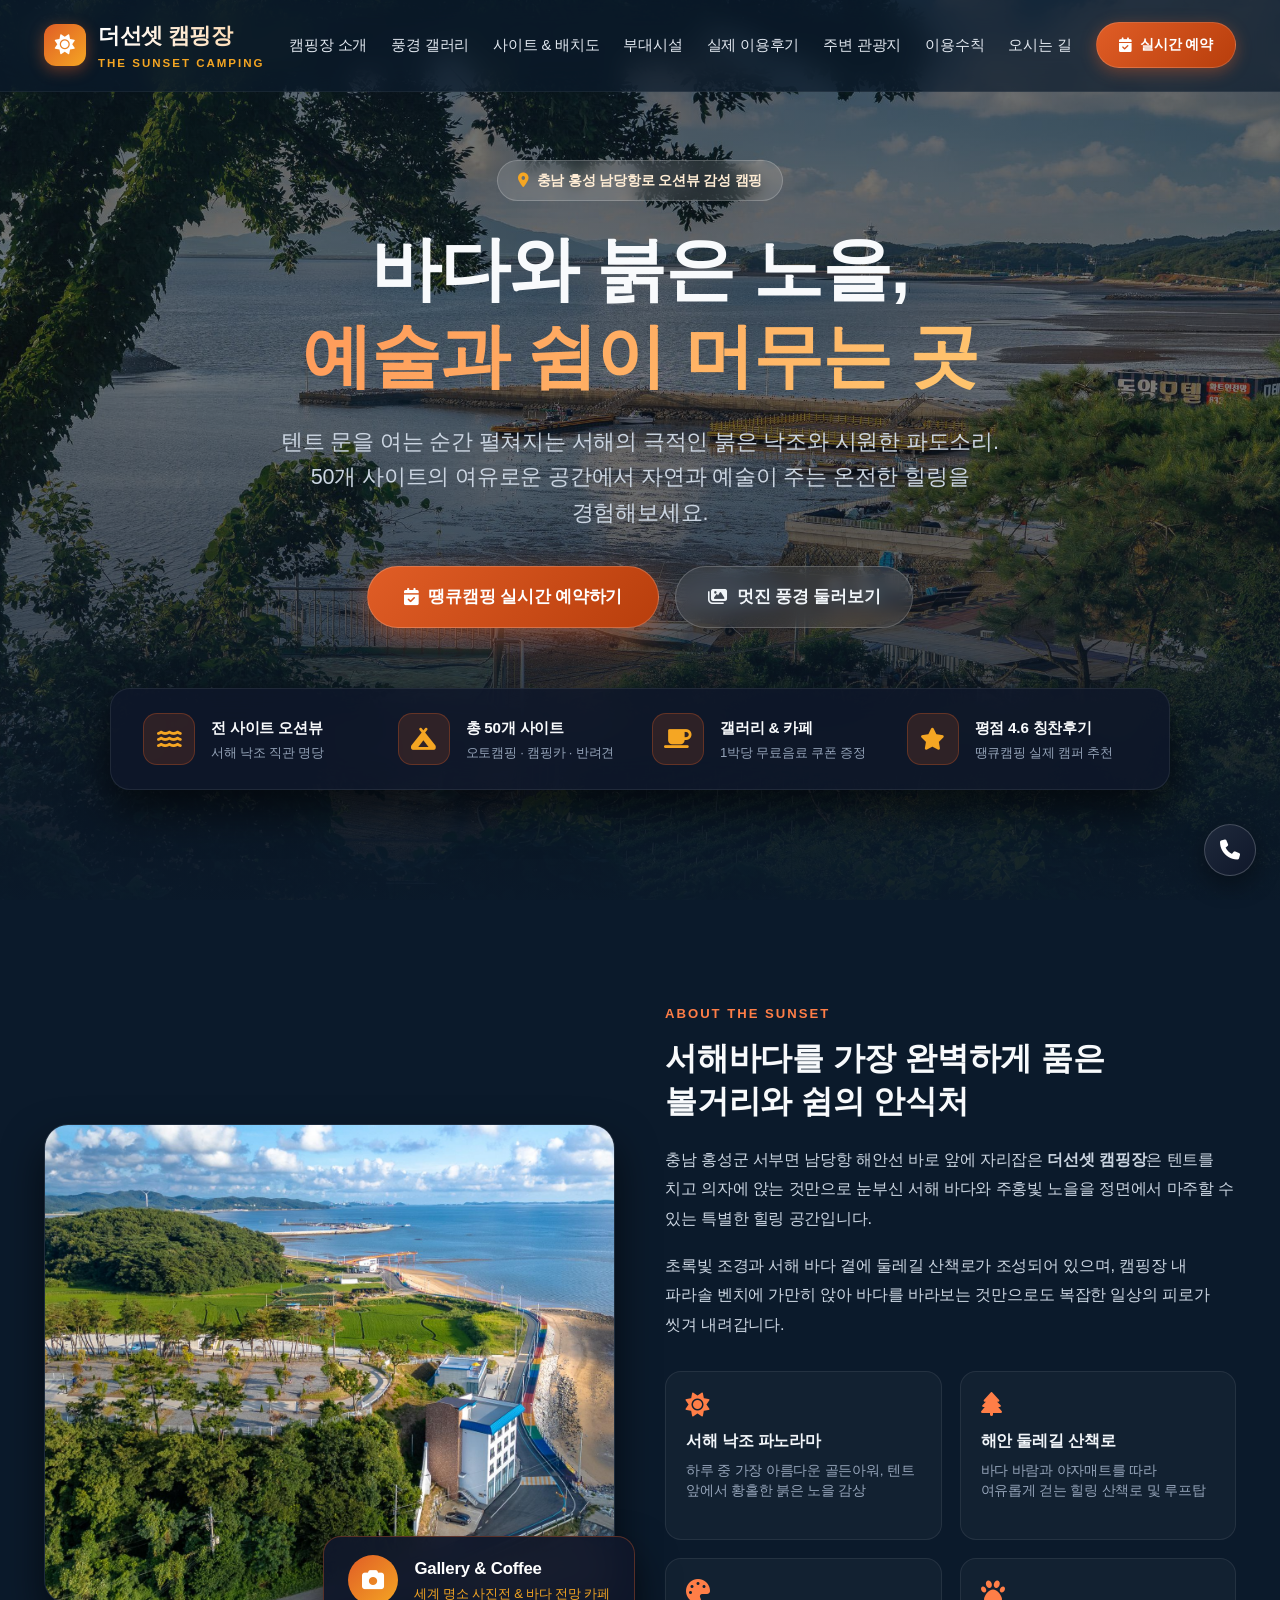
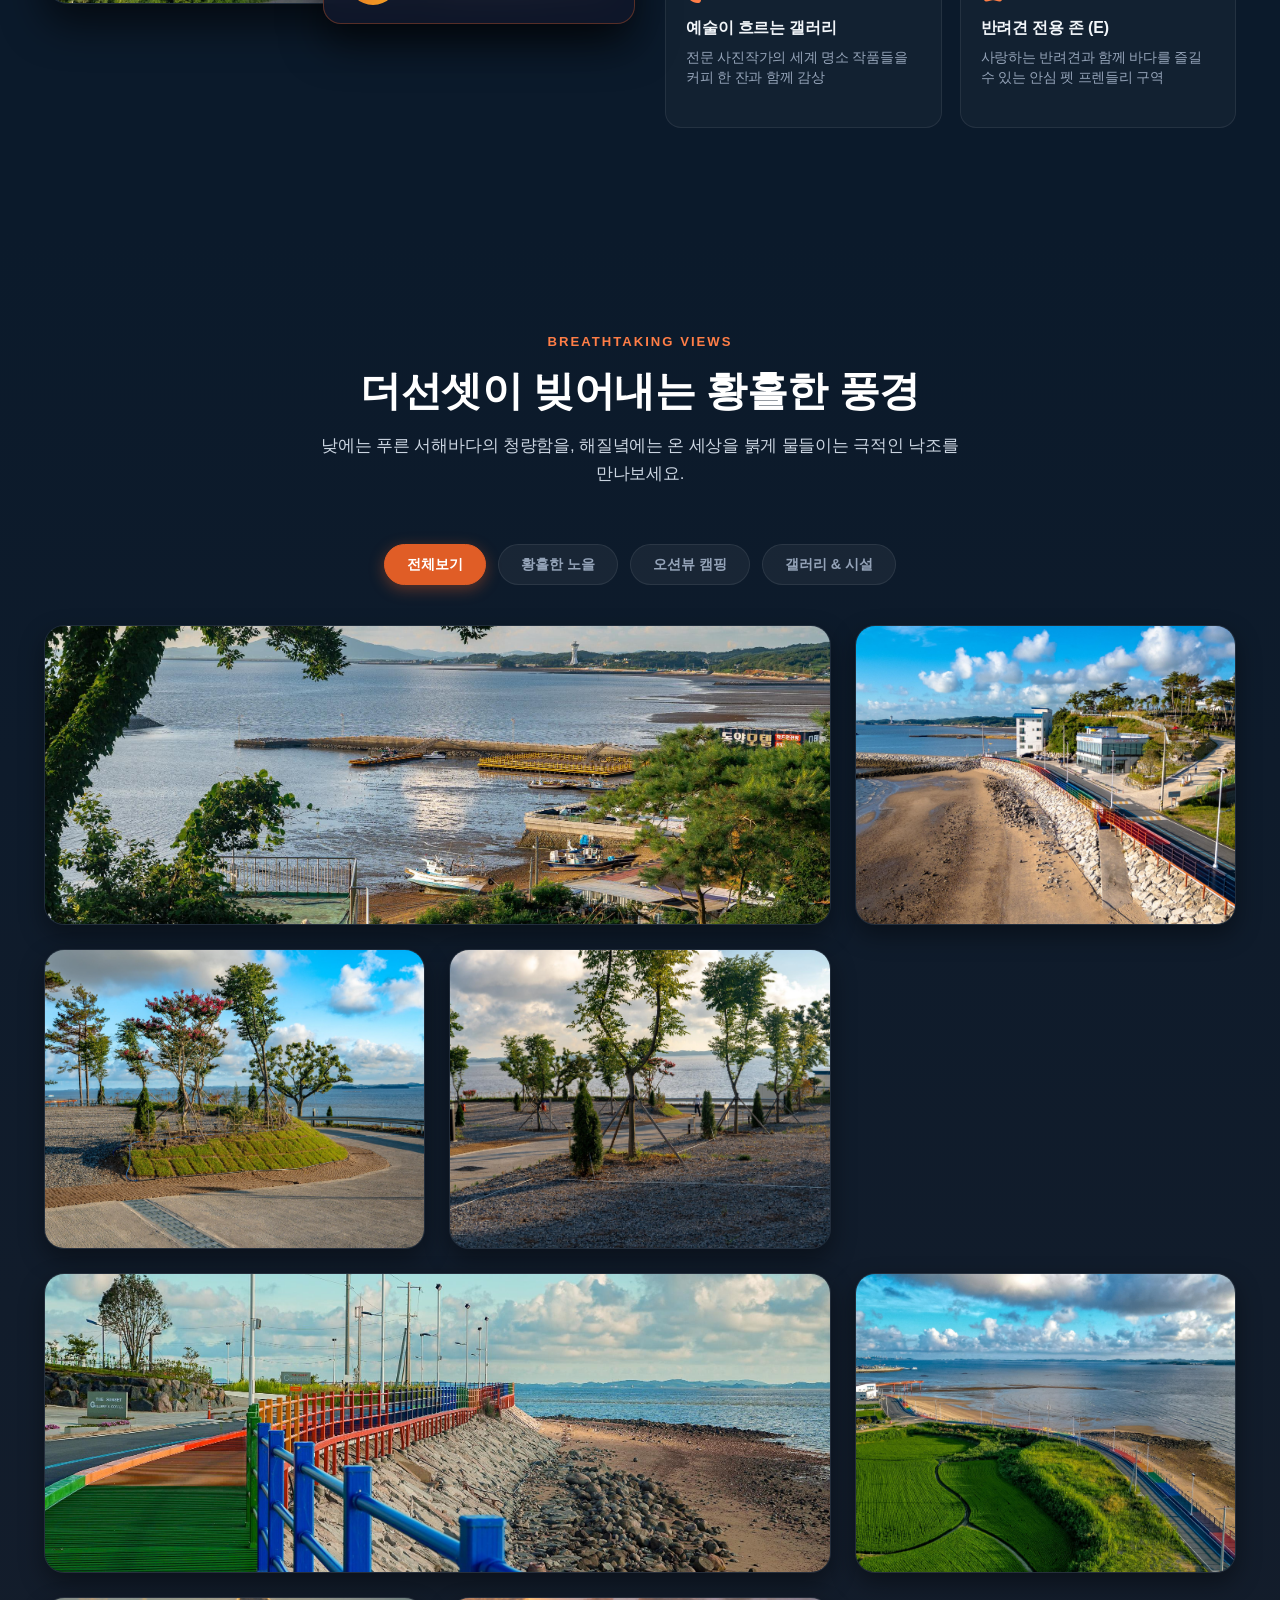
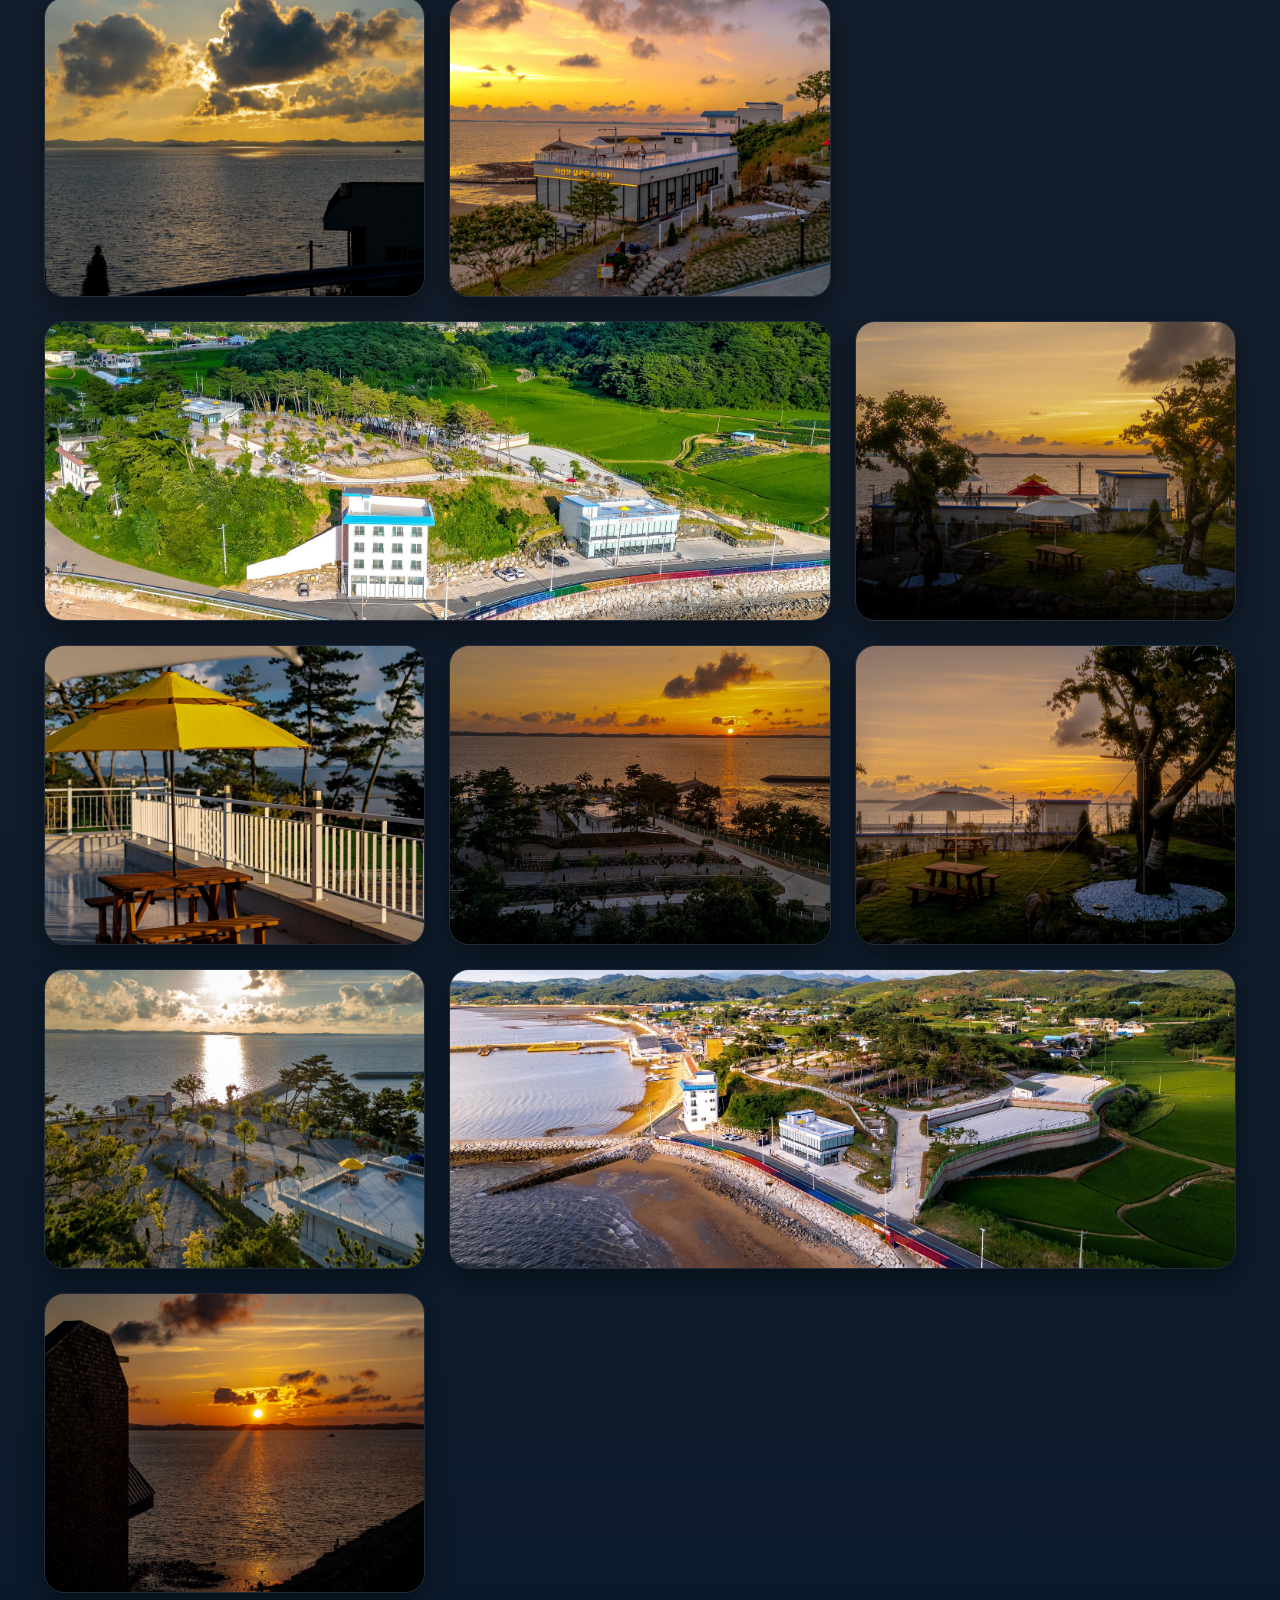
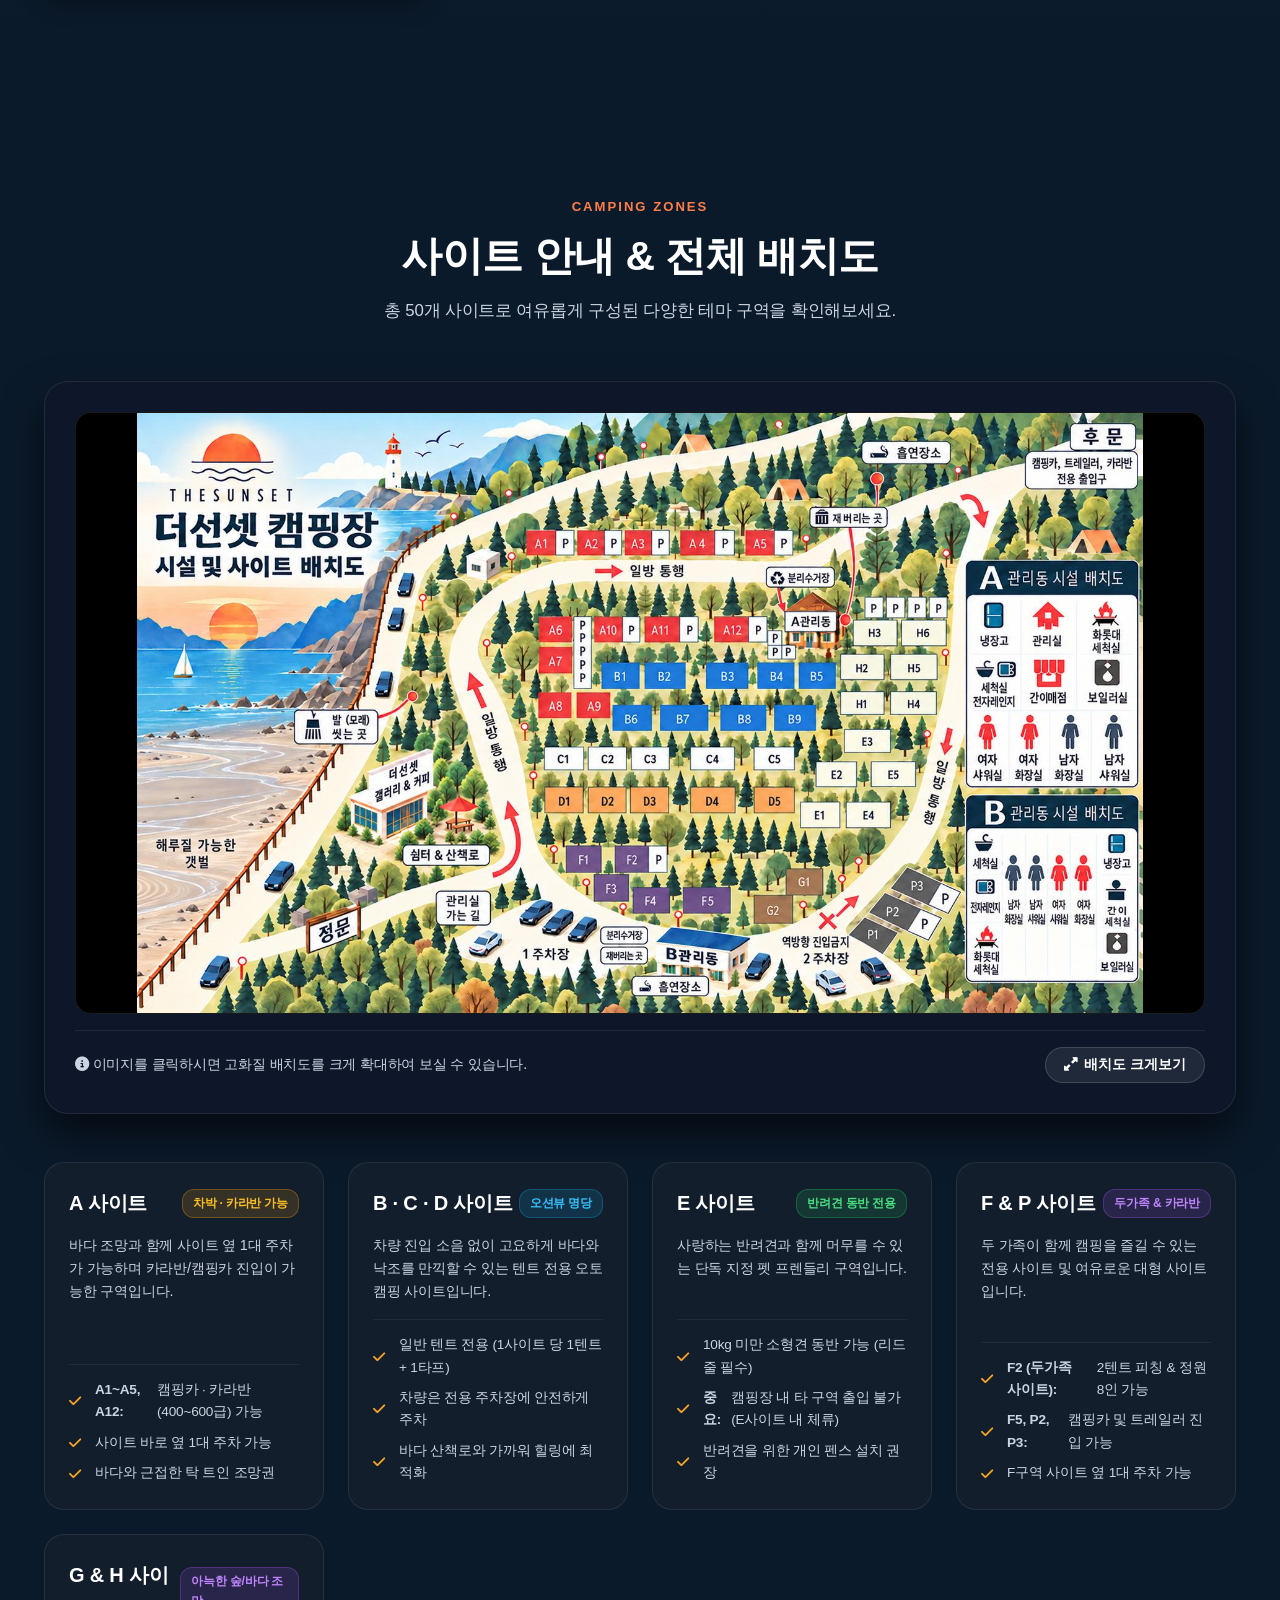
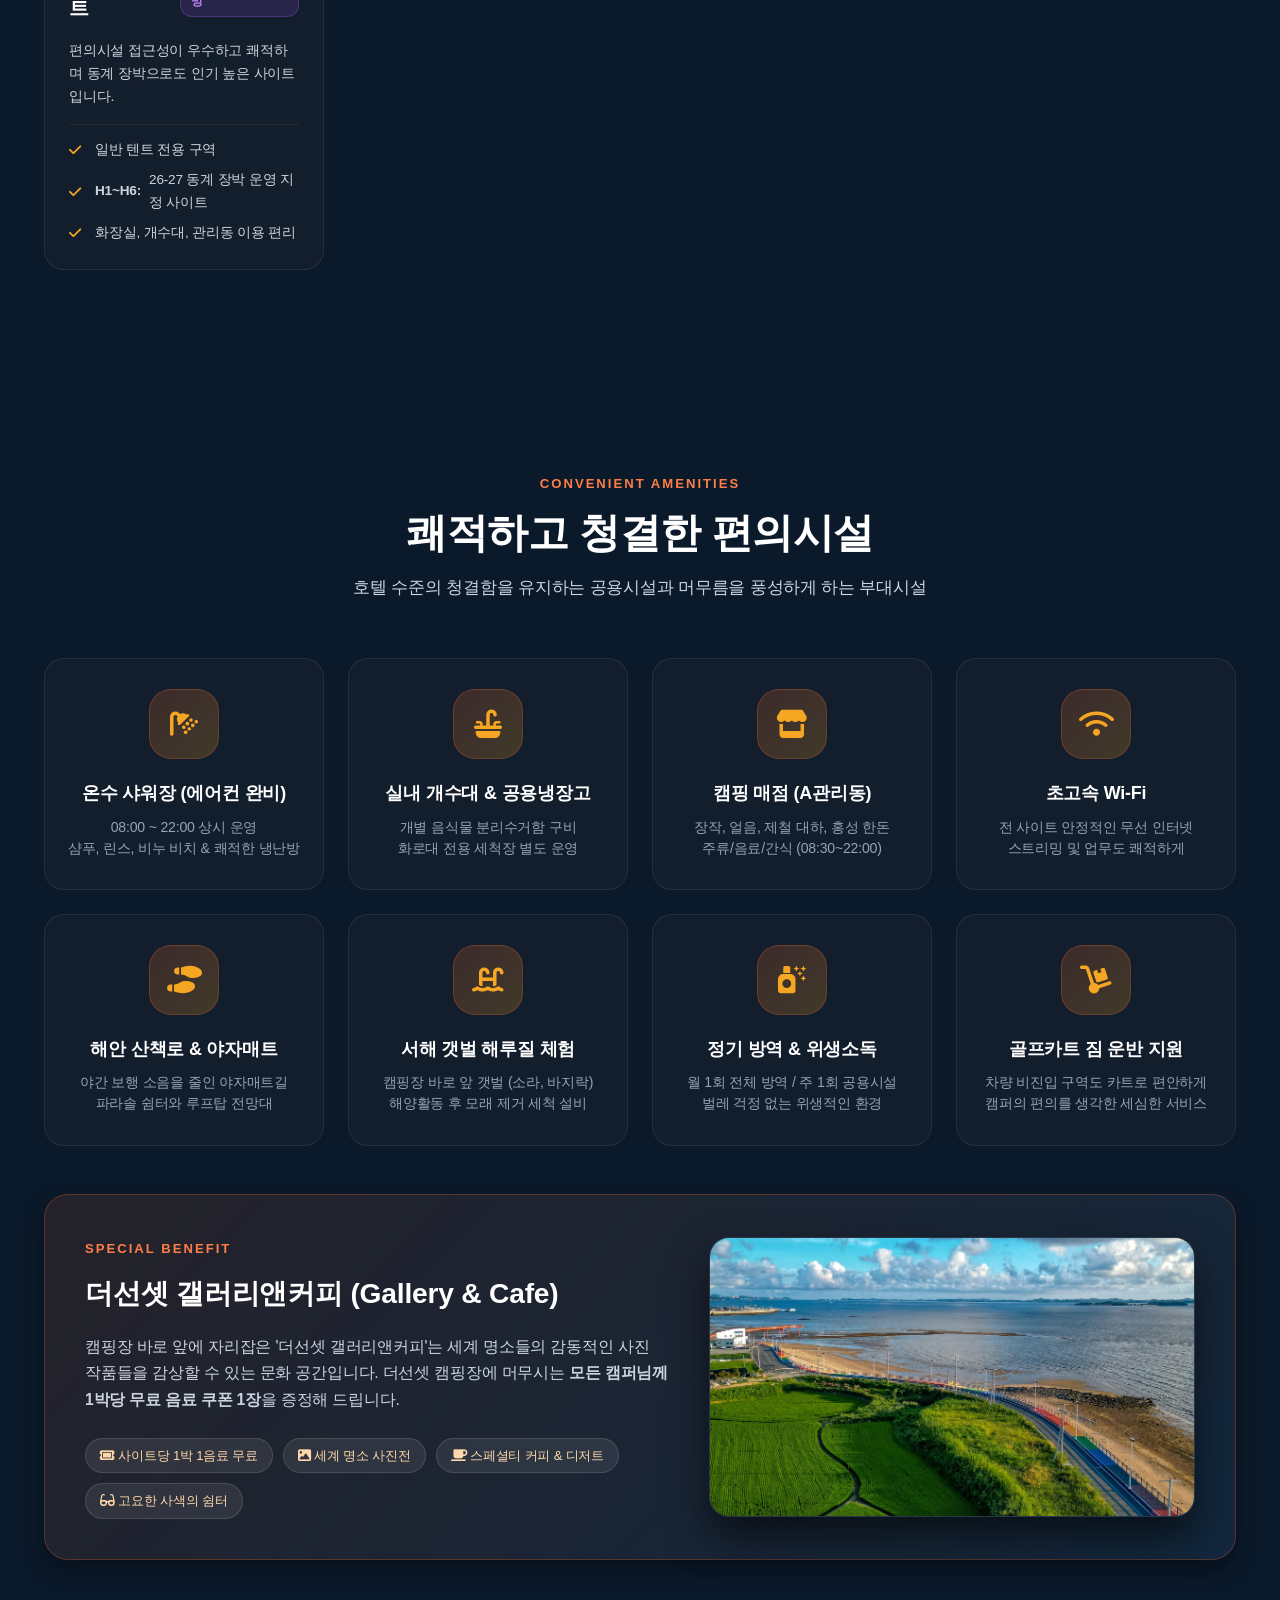
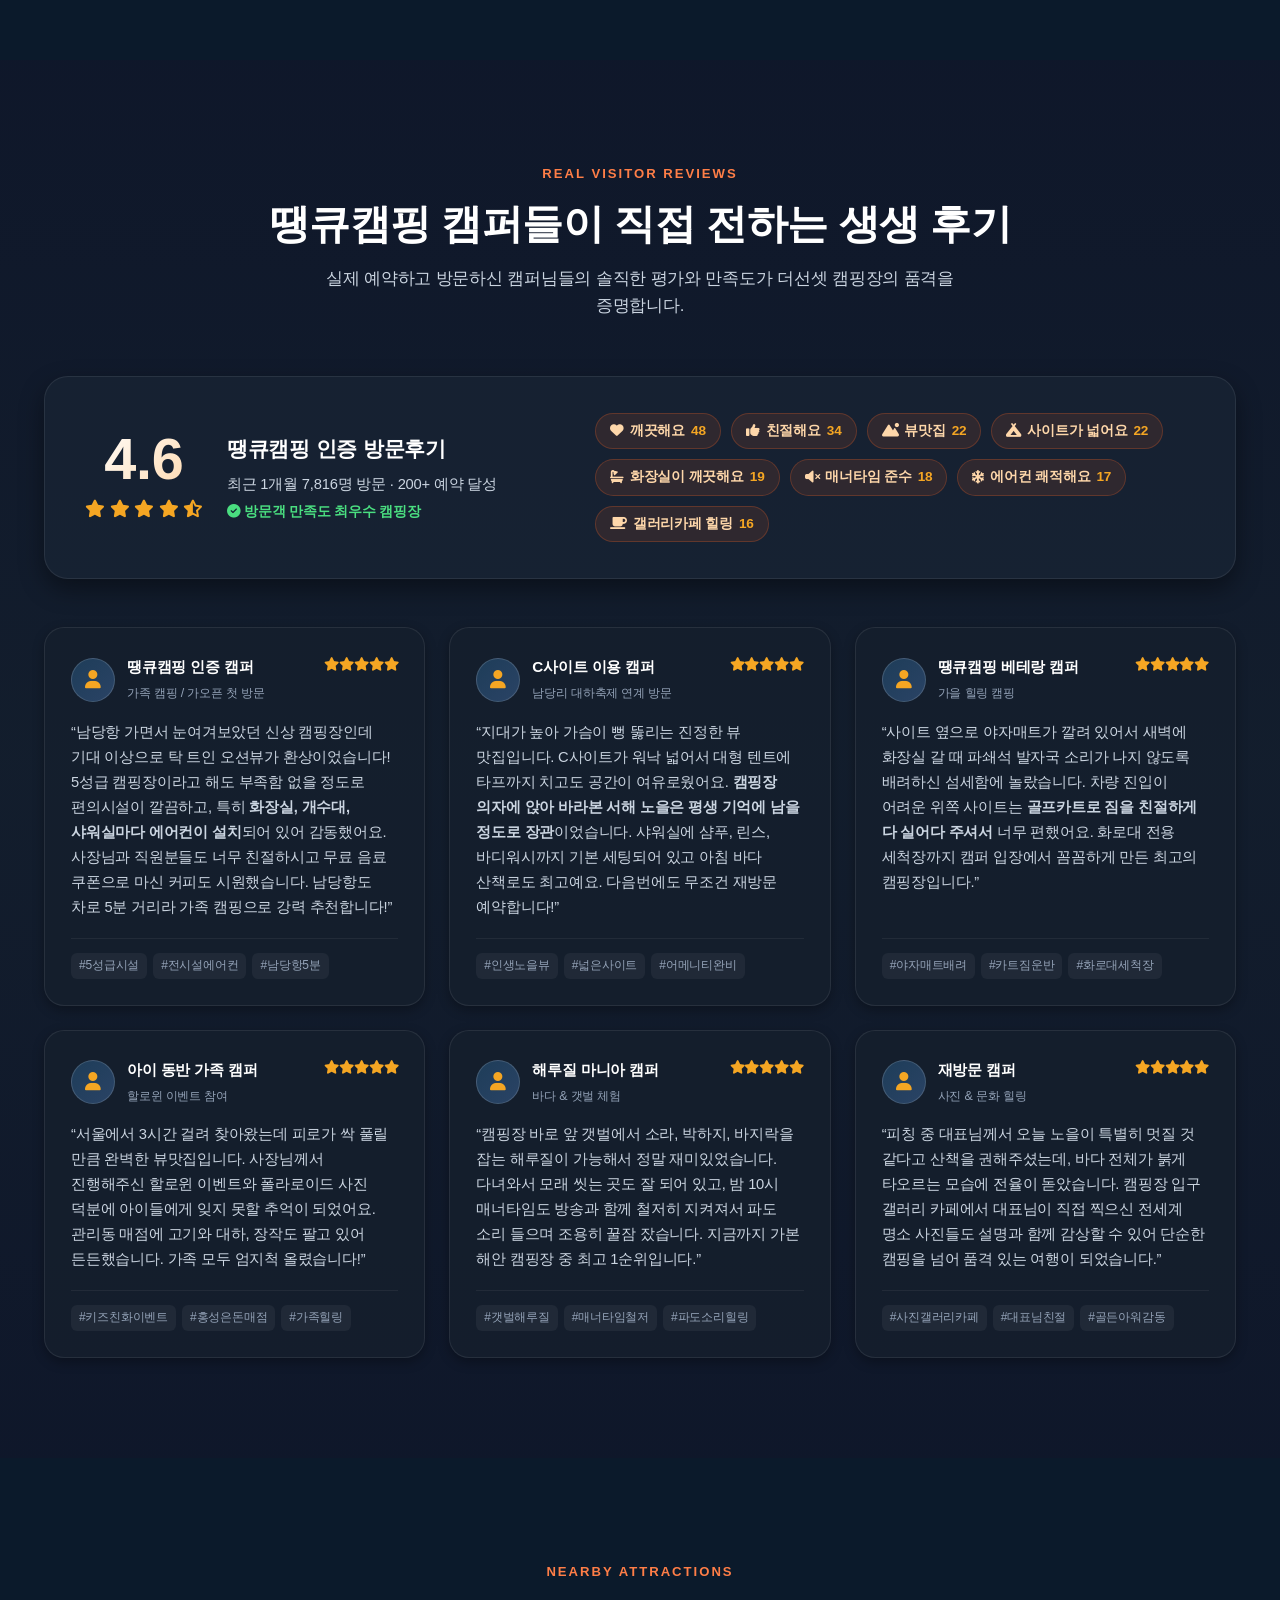
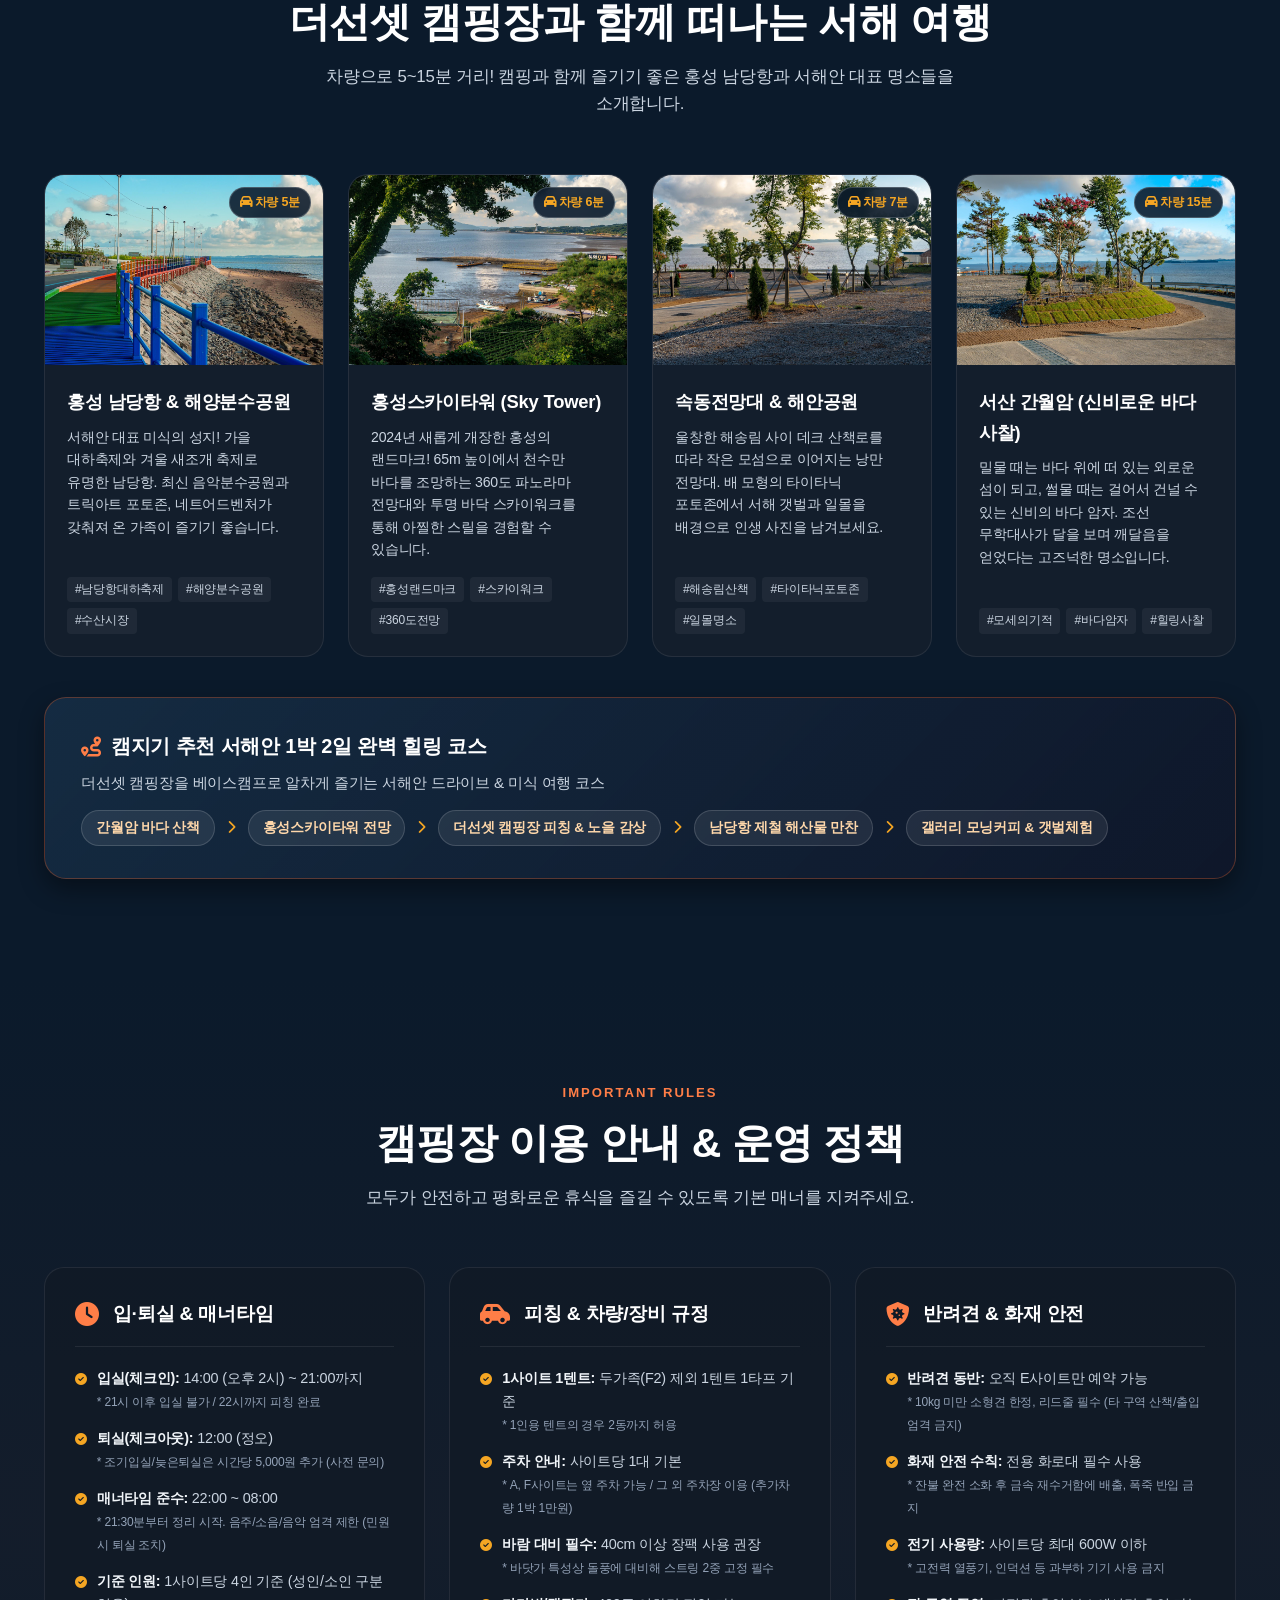
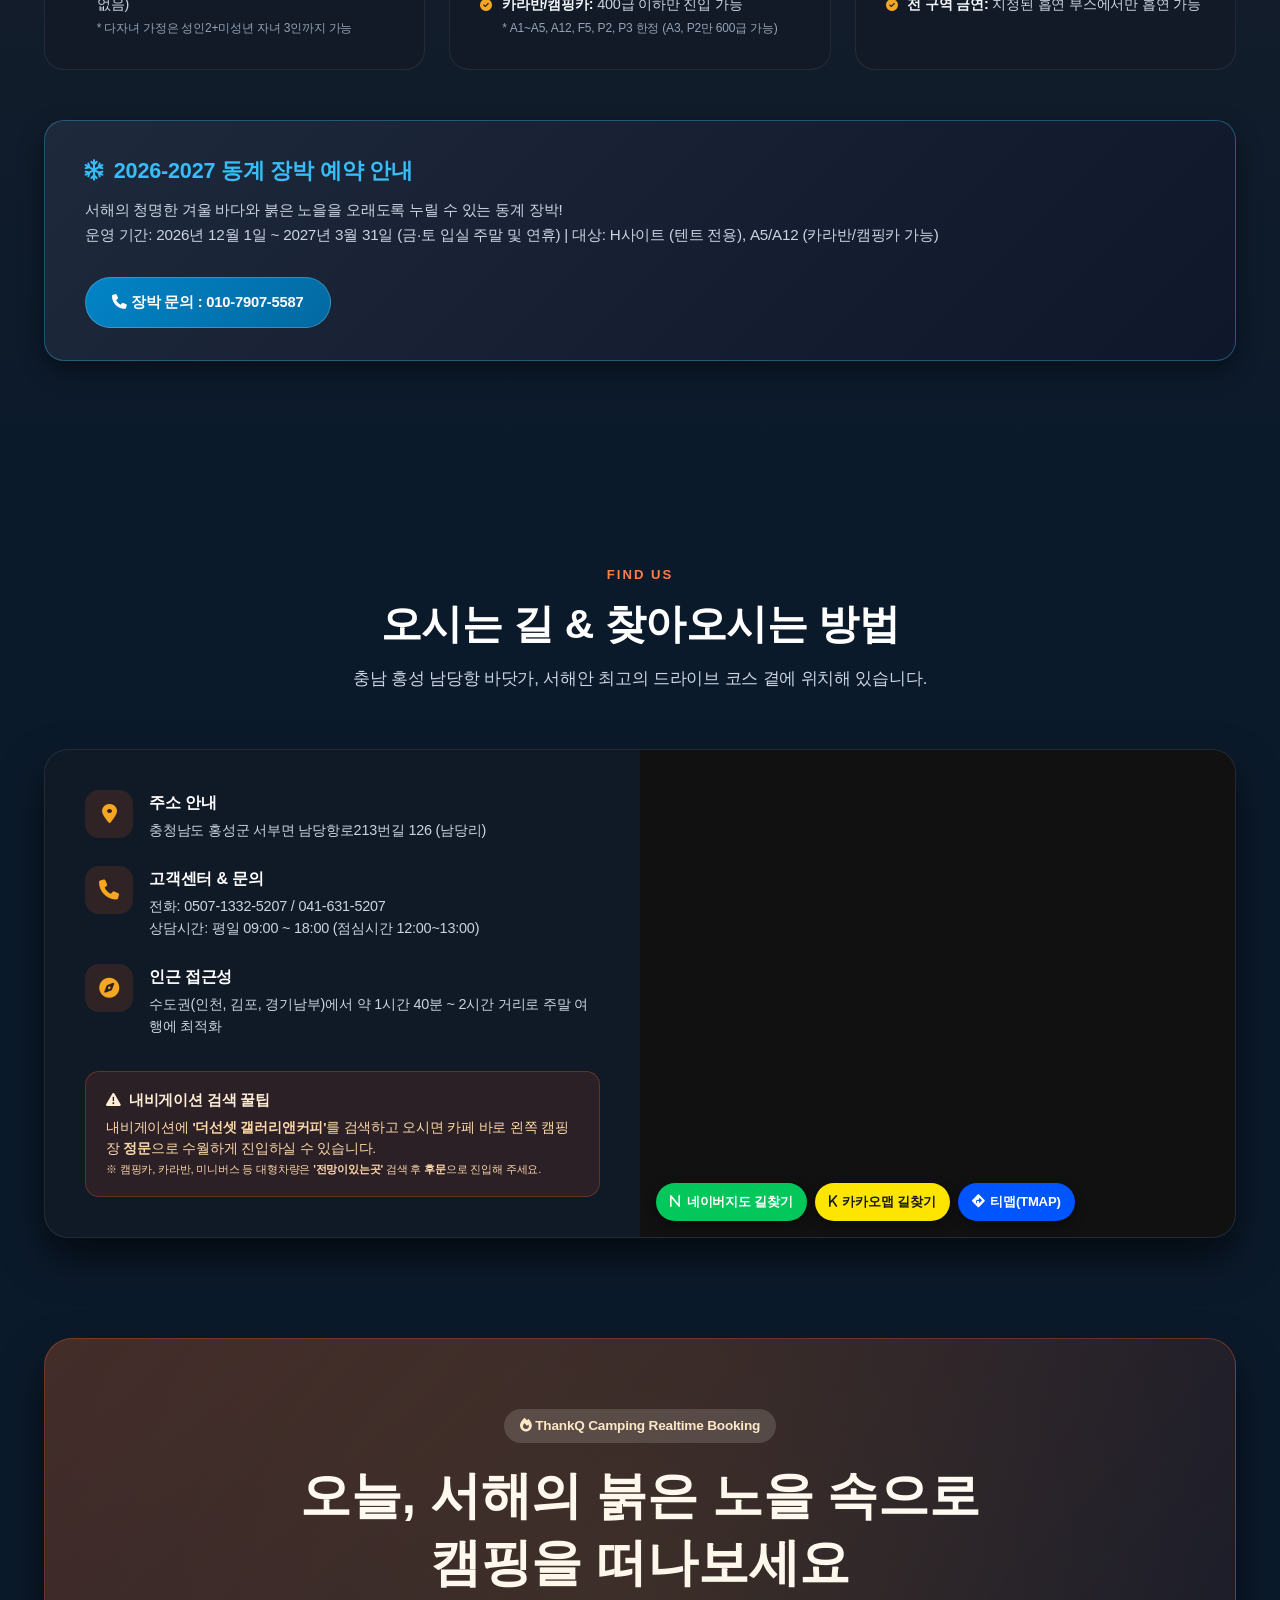
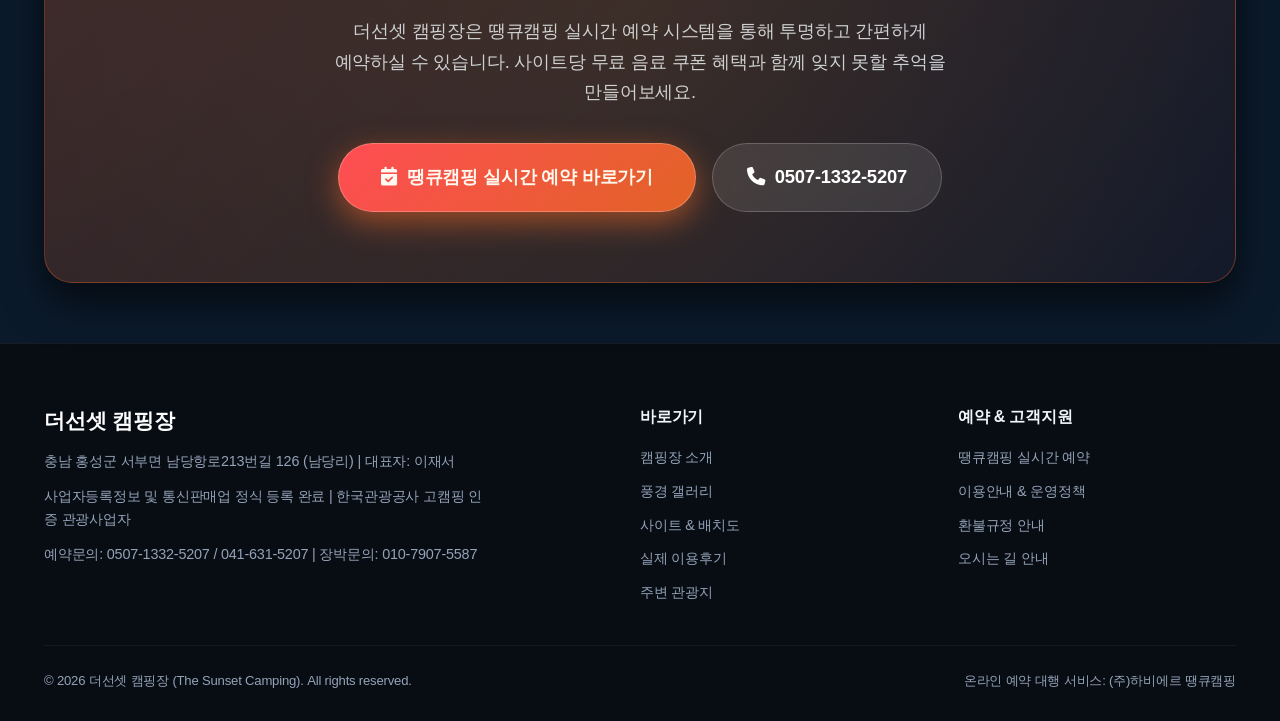
==== commit 041fc423: "Add files via upload" ====
--- a/index.html
+++ b/index.html
@@ -1,1106 +1,1339 @@
-<!DOCTYPE html>
-<html lang="ko">
-<head>
-  <meta charset="UTF-8">
-  <meta name="viewport" content="width=device-width, initial-scale=1.0">
-  <title>더선셋 캠핑장 | 서해의 붉은 노을과 바다, 그리고 감성 힐링</title>
-  <meta name="description" content="충남 홍성 남당항 앞바다, 서해의 황홀한 붉은 낙조와 시원한 파도 소리를 품은 오션뷰 힐링 캠핑장 '더선셋 캠핑장' 공식 안내 페이지">
-  
-  <!-- Favicon & Fonts -->
-  <link rel="preconnect" href="https://fonts.googleapis.com">
-  <link rel="preconnect" href="https://fonts.gstatic.com" crossorigin>
-  <link href="https://fonts.googleapis.com/css2?family=Pretendard:wght@300;400;500;600;700;800;900&display=swap" rel="stylesheet">
-  
-  <!-- FontAwesome 6 Icons -->
-  <link rel="stylesheet" href="https://cdnjs.cloudflare.com/ajax/libs/font-awesome/6.4.0/css/all.min.css">
-
-  <!-- External Clean Modular CSS -->
-  <link rel="stylesheet" href="style.css">
-</head>
-<body>
-
-  <!-- Navigation Header -->
-  <header id="header">
-    <div class="container">
-      <div class="nav-inner">
-        <a href="#" class="logo">
-          <div class="logo-badge">
-            <i class="fa-solid fa-sun"></i>
-          </div>
-          <div class="logo-text">
-            <span class="logo-title">더선셋 캠핑장</span>
-            <span class="logo-sub">The Sunset Camping</span>
-          </div>
-        </a>
-
-        <ul class="nav-menu" id="navMenu">
-          <li><a href="#about" onclick="closeMobileNav()">캠핑장 소개</a></li>
-          <li><a href="#scenery" onclick="closeMobileNav()">풍경 갤러리</a></li>
-          <li><a href="#sites" onclick="closeMobileNav()">사이트 &amp; 배치도</a></li>
-          <li><a href="#facilities" onclick="closeMobileNav()">부대시설</a></li>
-          <li><a href="#reviews" onclick="closeMobileNav()">실제 이용후기</a></li>
-          <li><a href="#attractions" onclick="closeMobileNav()">주변 관광지</a></li>
-          <li><a href="#guide" onclick="closeMobileNav()">이용수칙</a></li>
-          <li><a href="#location" onclick="closeMobileNav()">오시는 길</a></li>
-        </ul>
-
-        <div class="nav-cta">
-          <a href="https://m.thankqcamping.com/resv/view.hbb?cseq=20430" target="_blank" rel="noopener" class="btn-reserve">
-            <i class="fa-solid fa-calendar-check"></i> 실시간 예약
-          </a>
-          <button class="mobile-menu-btn" id="mobileMenuBtn" aria-label="메뉴 열기" onclick="toggleMobileNav()">
-            <i class="fa-solid fa-bars"></i>
-          </button>
-        </div>
-      </div>
-    </div>
-  </header>
-
-  <!-- Hero Section -->
-  <section class="hero">
-    <div class="hero-bg"></div>
-    <div class="hero-overlay"></div>
-    <div class="container">
-      <div class="hero-badge">
-        <i class="fa-solid fa-location-dot"></i> 충남 홍성 남당항로 오션뷰 감성 캠핑
-      </div>
-      <h1 class="hero-title">
-        바다와 붉은 노을,<br>
-        <span class="highlight">예술과 쉼이 머무는 곳</span>
-      </h1>
-      <p class="hero-desc">
-        텐트 문을 여는 순간 펼쳐지는 서해의 극적인 붉은 낙조와 시원한 파도소리.<br>
-        50개 사이트의 여유로운 공간에서 자연과 예술이 주는 온전한 힐링을 경험해보세요.
-      </p>
-
-      <div class="hero-actions">
-        <a href="https://m.thankqcamping.com/resv/view.hbb?cseq=20430" target="_blank" rel="noopener" class="btn-hero-primary">
-          <i class="fa-solid fa-calendar-check"></i> 땡큐캠핑 실시간 예약하기
-        </a>
-        <a href="#scenery" class="btn-hero-secondary">
-          <i class="fa-solid fa-images"></i> 멋진 풍경 둘러보기
-        </a>
-      </div>
-
-      <!-- Quick Highlights Bar -->
-      <div class="highlights-bar">
-        <div class="highlight-item">
-          <div class="highlight-icon"><i class="fa-solid fa-water"></i></div>
-          <div class="highlight-info">
-            <h4>전 사이트 오션뷰</h4>
-            <p>서해 낙조 직관 명당</p>
-          </div>
-        </div>
-        <div class="highlight-item">
-          <div class="highlight-icon"><i class="fa-solid fa-campground"></i></div>
-          <div class="highlight-info">
-            <h4>총 50개 사이트</h4>
-            <p>오토캠핑 · 캠핑카 · 반려견</p>
-          </div>
-        </div>
-        <div class="highlight-item">
-          <div class="highlight-icon"><i class="fa-solid fa-mug-saucer"></i></div>
-          <div class="highlight-info">
-            <h4>갤러리 &amp; 카페</h4>
-            <p>1박당 무료음료 쿠폰 증정</p>
-          </div>
-        </div>
-        <div class="highlight-item">
-          <div class="highlight-icon"><i class="fa-solid fa-star"></i></div>
-          <div class="highlight-info">
-            <h4>평점 4.6 칭찬후기</h4>
-            <p>땡큐캠핑 실제 캠퍼 추천</p>
-          </div>
-        </div>
-      </div>
-    </div>
-  </section>
-
-  <!-- About Section -->
-  <section id="about">
-    <div class="container">
-      <div class="about-grid">
-        <div class="about-images">
-          <div class="about-main-img">
-            <img src="images/camp1.jpg" alt="더선셋 캠핑장 전경">
-          </div>
-          <div class="about-floating-card">
-            <div class="floating-badge">
-              <i class="fa-solid fa-camera"></i>
-            </div>
-            <div class="floating-text">
-              <h5>Gallery &amp; Coffee</h5>
-              <p>세계 명소 사진전 &amp; 바다 전망 카페</p>
-            </div>
-          </div>
-        </div>
-
-        <div class="about-content">
-          <span class="section-tag">About The Sunset</span>
-          <h3>서해바다를 가장 완벽하게 품은<br>볼거리와 쉼의 안식처</h3>
-          <p>
-            충남 홍성군 서부면 남당항 해안선 바로 앞에 자리잡은 <strong>더선셋 캠핑장</strong>은 
-            텐트를 치고 의자에 앉는 것만으로 눈부신 서해 바다와 주홍빛 노을을 정면에서 마주할 수 있는 특별한 힐링 공간입니다.
-          </p>
-          <p>
-            초록빛 조경과 서해 바다 곁에 둘레길 산책로가 조성되어 있으며, 
-            캠핑장 내 파라솔 벤치에 가만히 앉아 바다를 바라보는 것만으로도 복잡한 일상의 피로가 씻겨 내려갑니다.
-          </p>
-
-          <div class="about-features">
-            <div class="feature-card">
-              <i class="fa-solid fa-sun"></i>
-              <h5>서해 낙조 파노라마</h5>
-              <p>하루 중 가장 아름다운 골든아워, 텐트 앞에서 황홀한 붉은 노을 감상</p>
-            </div>
-            <div class="feature-card">
-              <i class="fa-solid fa-tree"></i>
-              <h5>해안 둘레길 산책로</h5>
-              <p>바다 바람과 야자매트를 따라 여유롭게 걷는 힐링 산책로 및 루프탑</p>
-            </div>
-            <div class="feature-card">
-              <i class="fa-solid fa-palette"></i>
-              <h5>예술이 흐르는 갤러리</h5>
-              <p>전문 사진작가의 세계 명소 작품들을 커피 한 잔과 함께 감상</p>
-            </div>
-            <div class="feature-card">
-              <i class="fa-solid fa-paw"></i>
-              <h5>반려견 전용 존 (E)</h5>
-              <p>사랑하는 반려견과 함께 바다를 즐길 수 있는 안심 펫 프렌들리 구역</p>
-            </div>
-          </div>
-        </div>
-      </div>
-    </div>
-  </section>
-
-  <!-- Scenery Gallery Section -->
-  <section id="scenery" class="scenery">
-    <div class="container">
-      <div class="section-header">
-        <span class="section-tag">Breathtaking Views</span>
-        <h2 class="section-title">더선셋이 빚어내는 황홀한 풍경</h2>
-        <p class="section-desc">낮에는 푸른 서해바다의 청량함을, 해질녘에는 온 세상을 붉게 물들이는 극적인 낙조를 만나보세요.</p>
-      </div>
-
-      <div class="gallery-filter">
-        <button class="filter-btn active" onclick="filterGallery('all', this)">전체보기</button>
-        <button class="filter-btn" onclick="filterGallery('sunset', this)">황홀한 노을</button>
-        <button class="filter-btn" onclick="filterGallery('ocean', this)">오션뷰 캠핑</button>
-        <button class="filter-btn" onclick="filterGallery('cafe', this)">갤러리 &amp; 시설</button>
-      </div>
-
-      <div class="gallery-masonry" id="galleryGrid">
-        <!-- Item 1 (Large) -->
-        <div class="gallery-item large" data-category="sunset" onclick="openModal('images/camp11.jpg')">
-          <img src="images/camp11.jpg" alt="더선셋 노을 전경">
-          <div class="gallery-overlay">
-            <span class="gallery-tag">Sunset Highlight</span>
-            <h4 class="gallery-title">서해를 수놓는 황금빛 노을</h4>
-            <p class="gallery-sub">사이트 바로 앞에서 펼쳐지는 감동적인 골든아워</p>
-          </div>
-        </div>
-
-        <!-- Item 2 -->
-        <div class="gallery-item" data-category="ocean" onclick="openModal('images/camp2.jpg')">
-          <img src="images/camp2.jpg" alt="캠핑장 사이트 바다 조망">
-          <div class="gallery-overlay">
-            <span class="gallery-tag">Ocean View</span>
-            <h4 class="gallery-title">청량한 바다와 사이트</h4>
-            <p class="gallery-sub">탁 트인 수평선이 안겨주는 힐링</p>
-          </div>
-        </div>
-
-        <!-- Item 3 -->
-        <div class="gallery-item" data-category="sunset" onclick="openModal('images/camp13.jpg')">
-          <img src="images/camp13.jpg" alt="붉은 노을 하늘">
-          <div class="gallery-overlay">
-            <span class="gallery-tag">Golden Hour</span>
-            <h4 class="gallery-title">주홍빛 하늘과 텐트 실루엣</h4>
-            <p class="gallery-sub">더선셋에서만 담을 수 있는 인생샷</p>
-          </div>
-        </div>
-
-        <!-- Item 4 -->
-        <div class="gallery-item" data-category="sunset" onclick="openModal('images/camp14.jpg')">
-          <img src="images/camp14.jpg" alt="낙조 풍경">
-          <div class="gallery-overlay">
-            <span class="gallery-tag">Twilight</span>
-            <h4 class="gallery-title">바다로 내려앉는 태양</h4>
-            <p class="gallery-sub">하루를 고요하게 매듭짓는 사색의 시간</p>
-          </div>
-        </div>
-
-        <!-- Item 5 (Large) -->
-        <div class="gallery-item large" data-category="ocean" onclick="openModal('images/camp4.jpg')">
-          <img src="images/camp4.jpg" alt="바다 산책로">
-          <div class="gallery-overlay">
-            <span class="gallery-tag">Walking Path</span>
-            <h4 class="gallery-title">바닷바람 솔솔 부는 둘레길</h4>
-            <p class="gallery-sub">파라솔 벤치와 야자매트 산책로</p>
-          </div>
-        </div>
-
-        <!-- Item 6 -->
-        <div class="gallery-item" data-category="cafe" onclick="openModal('images/camp3.jpg')">
-          <img src="images/camp3.jpg" alt="더선셋 갤러리앤커피">
-          <div class="gallery-overlay">
-            <span class="gallery-tag">Gallery &amp; Coffee</span>
-            <h4 class="gallery-title">더선셋 갤러리 카페</h4>
-            <p class="gallery-sub">예술 사진 작품 감상과 프리미엄 커피</p>
-          </div>
-        </div>
-
-        <!-- Item 7 -->
-        <div class="gallery-item" data-category="sunset" onclick="openModal('images/camp16.jpg')">
-          <img src="images/camp16.jpg" alt="노을 빛 야경">
-          <div class="gallery-overlay">
-            <span class="gallery-tag">Romantic Night</span>
-            <h4 class="gallery-title">황혼에서 밤으로 이어지는 낭만</h4>
-            <p class="gallery-sub">랜턴 불빛 아래 피어나는 캠핑의 감성</p>
-          </div>
-        </div>
-
-        <!-- Item 8 -->
-        <div class="gallery-item" data-category="ocean" onclick="openModal('images/camp7.jpg')">
-          <img src="images/camp7.jpg" alt="캠핑 사이트 모습">
-          <div class="gallery-overlay">
-            <span class="gallery-tag">Camping Life</span>
-            <h4 class="gallery-title">자연 속에 머무는 완벽한 쉼</h4>
-            <p class="gallery-sub">정갈하게 정돈된 파쇄석 사이트</p>
-          </div>
-        </div>
-      </div>
-    </div>
-  </section>
-
-  <!-- Sites & Layout Map Section -->
-  <section id="sites">
-    <div class="container">
-      <div class="section-header">
-        <span class="section-tag">Camping Zones</span>
-        <h2 class="section-title">사이트 안내 &amp; 전체 배치도</h2>
-        <p class="section-desc">총 50개 사이트로 여유롭게 구성된 다양한 테마 구역을 확인해보세요.</p>
-      </div>
-
-      <!-- Site Map Display -->
-      <div class="site-map-container">
-        <div class="map-wrapper" onclick="openModal('images/map.jpg')">
-          <img src="images/map.jpg" alt="더선셋 캠핑장 전체 배치도">
-        </div>
-        <div class="map-toolbar">
-          <span><i class="fa-solid fa-circle-info"></i> 이미지를 클릭하시면 고화질 배치도를 크게 확대하여 보실 수 있습니다.</span>
-          <button class="btn-view-map" onclick="openModal('images/map.jpg')">
-            <i class="fa-solid fa-up-right-and-down-left-from-center"></i> 배치도 크게보기
-          </button>
-        </div>
-      </div>
-
-      <!-- Zone Information Cards -->
-      <div class="zones-grid">
-        <!-- Zone A -->
-        <div class="zone-card">
-          <div>
-            <div class="zone-badge-wrap">
-              <h3 class="zone-name">A 사이트</h3>
-              <span class="zone-tag tag-camper">차박 · 카라반 가능</span>
-            </div>
-            <p class="zone-desc">바다 조망과 함께 사이트 옆 1대 주차가 가능하며 카라반/캠핑카 진입이 가능한 구역입니다.</p>
-          </div>
-          <ul class="zone-specs">
-            <li><i class="fa-solid fa-check"></i> <strong>A1~A5, A12:</strong> 캠핑카 · 카라반 (400~600급) 가능</li>
-            <li><i class="fa-solid fa-check"></i> 사이트 바로 옆 1대 주차 가능</li>
-            <li><i class="fa-solid fa-check"></i> 바다와 근접한 탁 트인 조망권</li>
-          </ul>
-        </div>
-
-        <!-- Zone B & C & D -->
-        <div class="zone-card">
-          <div>
-            <div class="zone-badge-wrap">
-              <h3 class="zone-name">B · C · D 사이트</h3>
-              <span class="zone-tag tag-ocean">오션뷰 명당</span>
-            </div>
-            <p class="zone-desc">차량 진입 소음 없이 고요하게 바다와 낙조를 만끽할 수 있는 텐트 전용 오토캠핑 사이트입니다.</p>
-          </div>
-          <ul class="zone-specs">
-            <li><i class="fa-solid fa-check"></i> 일반 텐트 전용 (1사이트 당 1텐트 + 1타프)</li>
-            <li><i class="fa-solid fa-check"></i> 차량은 전용 주차장에 안전하게 주차</li>
-            <li><i class="fa-solid fa-check"></i> 바다 산책로와 가까워 힐링에 최적화</li>
-          </ul>
-        </div>
-
-        <!-- Zone E (Pet) -->
-        <div class="zone-card">
-          <div>
-            <div class="zone-badge-wrap">
-              <h3 class="zone-name">E 사이트</h3>
-              <span class="zone-tag tag-pet">반려견 동반 전용</span>
-            </div>
-            <p class="zone-desc">사랑하는 반려견과 함께 머무를 수 있는 단독 지정 펫 프렌들리 구역입니다.</p>
-          </div>
-          <ul class="zone-specs">
-            <li><i class="fa-solid fa-check"></i> 10kg 미만 소형견 동반 가능 (리드줄 필수)</li>
-            <li><i class="fa-solid fa-check"></i> <strong>중요:</strong> 캠핑장 내 타 구역 출입 불가(E사이트 내 체류)</li>
-            <li><i class="fa-solid fa-check"></i> 반려견을 위한 개인 펜스 설치 권장</li>
-          </ul>
-        </div>
-
-        <!-- Zone F & P -->
-        <div class="zone-card">
-          <div>
-            <div class="zone-badge-wrap">
-              <h3 class="zone-name">F &amp; P 사이트</h3>
-              <span class="zone-tag tag-standard">두가족 &amp; 카라반</span>
-            </div>
-            <p class="zone-desc">두 가족이 함께 캠핑을 즐길 수 있는 전용 사이트 및 여유로운 대형 사이트입니다.</p>
-          </div>
-          <ul class="zone-specs">
-            <li><i class="fa-solid fa-check"></i> <strong>F2 (두가족 사이트):</strong> 2텐트 피칭 &amp; 정원 8인 가능</li>
-            <li><i class="fa-solid fa-check"></i> <strong>F5, P2, P3:</strong> 캠핑카 및 트레일러 진입 가능</li>
-            <li><i class="fa-solid fa-check"></i> F구역 사이트 옆 1대 주차 가능</li>
-          </ul>
-        </div>
-
-        <!-- Zone G & H -->
-        <div class="zone-card">
-          <div>
-            <div class="zone-badge-wrap">
-              <h3 class="zone-name">G &amp; H 사이트</h3>
-              <span class="zone-tag tag-standard">아늑한 숲/바다 조망</span>
-            </div>
-            <p class="zone-desc">편의시설 접근성이 우수하고 쾌적하며 동계 장박으로도 인기 높은 사이트입니다.</p>
-          </div>
-          <ul class="zone-specs">
-            <li><i class="fa-solid fa-check"></i> 일반 텐트 전용 구역</li>
-            <li><i class="fa-solid fa-check"></i> <strong>H1~H6:</strong> 26-27 동계 장박 운영 지정 사이트</li>
-            <li><i class="fa-solid fa-check"></i> 화장실, 개수대, 관리동 이용 편리</li>
-          </ul>
-        </div>
-      </div>
-    </div>
-  </section>
-
-  <!-- Facilities Section -->
-  <section id="facilities">
-    <div class="container">
-      <div class="section-header">
-        <span class="section-tag">Convenient Amenities</span>
-        <h2 class="section-title">쾌적하고 청결한 편의시설</h2>
-        <p class="section-desc">호텔 수준의 청결함을 유지하는 공용시설과 머무름을 풍성하게 하는 부대시설</p>
-      </div>
-
-      <div class="facility-grid">
-        <div class="facility-card">
-          <div class="facility-icon-wrap"><i class="fa-solid fa-shower"></i></div>
-          <h4>온수 샤워장 (에어컨 완비)</h4>
-          <p>08:00 ~ 22:00 상시 운영<br>샴푸, 린스, 비누 비치 &amp; 쾌적한 냉난방</p>
-        </div>
-
-        <div class="facility-card">
-          <div class="facility-icon-wrap"><i class="fa-solid fa-sink"></i></div>
-          <h4>실내 개수대 &amp; 공용냉장고</h4>
-          <p>개별 음식물 분리수거함 구비<br>화로대 전용 세척장 별도 운영</p>
-        </div>
-
-        <div class="facility-card">
-          <div class="facility-icon-wrap"><i class="fa-solid fa-store"></i></div>
-          <h4>캠핑 매점 (A관리동)</h4>
-          <p>장작, 얼음, 제철 대하, 홍성 한돈<br>주류/음료/간식 (08:30~22:00)</p>
-        </div>
-
-        <div class="facility-card">
-          <div class="facility-icon-wrap"><i class="fa-solid fa-wifi"></i></div>
-          <h4>초고속 Wi-Fi</h4>
-          <p>전 사이트 안정적인 무선 인터넷<br>스트리밍 및 업무도 쾌적하게</p>
-        </div>
-
-        <div class="facility-card">
-          <div class="facility-icon-wrap"><i class="fa-solid fa-shoe-prints"></i></div>
-          <h4>해안 산책로 &amp; 야자매트</h4>
-          <p>야간 보행 소음을 줄인 야자매트길<br>파라솔 쉼터와 루프탑 전망대</p>
-        </div>
-
-        <div class="facility-card">
-          <div class="facility-icon-wrap"><i class="fa-solid fa-water-ladder"></i></div>
-          <h4>서해 갯벌 해루질 체험</h4>
-          <p>캠핑장 바로 앞 갯벌 (소라, 바지락)<br>해양활동 후 모래 제거 세척 설비</p>
-        </div>
-
-        <div class="facility-card">
-          <div class="facility-icon-wrap"><i class="fa-solid fa-spray-can-sparkles"></i></div>
-          <h4>정기 방역 &amp; 위생소독</h4>
-          <p>월 1회 전체 방역 / 주 1회 공용시설<br>벌레 걱정 없는 위생적인 환경</p>
-        </div>
-
-        <div class="facility-card">
-          <div class="facility-icon-wrap"><i class="fa-solid fa-dolly"></i></div>
-          <h4>골프카트 짐 운반 지원</h4>
-          <p>차량 비진입 구역도 카트로 편안하게<br>캠퍼의 편의를 생각한 세심한 서비스</p>
-        </div>
-      </div>
-
-      <!-- Special Feature Box: Gallery Cafe -->
-      <div class="special-feature">
-        <div class="special-text">
-          <span class="section-tag">Special Benefit</span>
-          <h3>더선셋 갤러리앤커피 (Gallery &amp; Cafe)</h3>
-          <p>
-            캠핑장 바로 앞에 자리잡은 '더선셋 갤러리앤커피'는 세계 명소들의 감동적인 사진 작품들을 감상할 수 있는 문화 공간입니다.
-            더선셋 캠핑장에 머무시는 <strong>모든 캠퍼님께 1박당 무료 음료 쿠폰 1장</strong>을 증정해 드립니다.
-          </p>
-          <div class="special-tags">
-            <span><i class="fa-solid fa-ticket"></i> 사이트당 1박 1음료 무료</span>
-            <span><i class="fa-solid fa-image"></i> 세계 명소 사진전</span>
-            <span><i class="fa-solid fa-coffee"></i> 스페셜티 커피 &amp; 디저트</span>
-            <span><i class="fa-solid fa-glasses"></i> 고요한 사색의 쉼터</span>
-          </div>
-        </div>
-        <div class="special-img">
-          <img src="images/camp3.jpg" alt="갤러리 카페">
-        </div>
-      </div>
-    </div>
-  </section>
-
-  <!-- Reviews Section (ThankQ Camping Real Reviews) -->
-  <section id="reviews" class="reviews-section">
-    <div class="container">
-      <div class="section-header">
-        <span class="section-tag">Real Visitor Reviews</span>
-        <h2 class="section-title">땡큐캠핑 캠퍼들이 직접 전하는 생생 후기</h2>
-        <p class="section-desc">실제 예약하고 방문하신 캠퍼님들의 솔직한 평가와 만족도가 더선셋 캠핑장의 품격을 증명합니다.</p>
-      </div>
-
-      <!-- Review Summary Score Box -->
-      <div class="review-score-hero">
-        <div class="score-summary-left">
-          <div class="big-score-box">
-            <div class="big-score-num">4.6</div>
-            <div class="big-score-stars">
-              <i class="fa-solid fa-star"></i>
-              <i class="fa-solid fa-star"></i>
-              <i class="fa-solid fa-star"></i>
-              <i class="fa-solid fa-star"></i>
-              <i class="fa-solid fa-star-half-stroke"></i>
-            </div>
-          </div>
-          <div class="score-desc-box">
-            <h4>땡큐캠핑 인증 방문후기</h4>
-            <p>최근 1개월 7,816명 방문 · 200+ 예약 달성</p>
-            <p style="color: #4ade80; font-weight: 600; font-size: 0.85rem; margin-top: 4px;">
-              <i class="fa-solid fa-circle-check"></i> 방문객 만족도 최우수 캠핑장
-            </p>
-          </div>
-        </div>
-
-        <!-- Liked Keywords Cloud -->
-        <div class="liked-keywords-cloud">
-          <span class="keyword-pill"><i class="fa-solid fa-heart"></i> 깨끗해요 <b>48</b></span>
-          <span class="keyword-pill"><i class="fa-solid fa-thumbs-up"></i> 친절해요 <b>34</b></span>
-          <span class="keyword-pill"><i class="fa-solid fa-mountain-sun"></i> 뷰맛집 <b>22</b></span>
-          <span class="keyword-pill"><i class="fa-solid fa-campground"></i> 사이트가 넓어요 <b>22</b></span>
-          <span class="keyword-pill"><i class="fa-solid fa-bath"></i> 화장실이 깨끗해요 <b>19</b></span>
-          <span class="keyword-pill"><i class="fa-solid fa-volume-xmark"></i> 매너타임 준수 <b>18</b></span>
-          <span class="keyword-pill"><i class="fa-solid fa-snowflake"></i> 에어컨 쾌적해요 <b>17</b></span>
-          <span class="keyword-pill"><i class="fa-solid fa-mug-saucer"></i> 갤러리카페 힐링 <b>16</b></span>
-        </div>
-      </div>
-
-      <!-- Reviews Grid -->
-      <div class="reviews-grid">
-        <!-- Review 1 -->
-        <div class="review-card">
-          <div>
-            <div class="review-header">
-              <div class="reviewer-info">
-                <div class="reviewer-avatar"><i class="fa-solid fa-user"></i></div>
-                <div class="reviewer-meta">
-                  <h5>땡큐캠핑 인증 캠퍼</h5>
-                  <span>가족 캠핑 / 가오픈 첫 방문</span>
-                </div>
-              </div>
-              <div class="review-stars">
-                <i class="fa-solid fa-star"></i><i class="fa-solid fa-star"></i><i class="fa-solid fa-star"></i><i class="fa-solid fa-star"></i><i class="fa-solid fa-star"></i>
-              </div>
-            </div>
-            <p class="review-content">
-              “남당항 가면서 눈여겨보았던 신상 캠핑장인데 기대 이상으로 탁 트인 오션뷰가 환상이었습니다! 5성급 캠핑장이라고 해도 부족함 없을 정도로 편의시설이 깔끔하고, 특히 <strong>화장실, 개수대, 샤워실마다 에어컨이 설치</strong>되어 있어 감동했어요. 사장님과 직원분들도 너무 친절하시고 무료 음료 쿠폰으로 마신 커피도 시원했습니다. 남당항도 차로 5분 거리라 가족 캠핑으로 강력 추천합니다!”
-            </p>
-          </div>
-          <div class="review-badge-row">
-            <span class="badge-highlight">#5성급시설</span>
-            <span class="badge-highlight">#전시설에어컨</span>
-            <span class="badge-highlight">#남당항5분</span>
-          </div>
-        </div>
-
-        <!-- Review 2 -->
-        <div class="review-card">
-          <div>
-            <div class="review-header">
-              <div class="reviewer-info">
-                <div class="reviewer-avatar"><i class="fa-solid fa-user"></i></div>
-                <div class="reviewer-meta">
-                  <h5>C사이트 이용 캠퍼</h5>
-                  <span>남당리 대하축제 연계 방문</span>
-                </div>
-              </div>
-              <div class="review-stars">
-                <i class="fa-solid fa-star"></i><i class="fa-solid fa-star"></i><i class="fa-solid fa-star"></i><i class="fa-solid fa-star"></i><i class="fa-solid fa-star"></i>
-              </div>
-            </div>
-            <p class="review-content">
-              “지대가 높아 가슴이 뻥 뚫리는 진정한 뷰 맛집입니다. C사이트가 워낙 넓어서 대형 텐트에 타프까지 치고도 공간이 여유로웠어요. <strong>캠핑장 의자에 앉아 바라본 서해 노을은 평생 기억에 남을 정도로 장관</strong>이었습니다. 샤워실에 샴푸, 린스, 바디워시까지 기본 세팅되어 있고 아침 바다 산책로도 최고예요. 다음번에도 무조건 재방문 예약합니다!”
-            </p>
-          </div>
-          <div class="review-badge-row">
-            <span class="badge-highlight">#인생노을뷰</span>
-            <span class="badge-highlight">#넓은사이트</span>
-            <span class="badge-highlight">#어메니티완비</span>
-          </div>
-        </div>
-
-        <!-- Review 3 -->
-        <div class="review-card">
-          <div>
-            <div class="review-header">
-              <div class="reviewer-info">
-                <div class="reviewer-avatar"><i class="fa-solid fa-user"></i></div>
-                <div class="reviewer-meta">
-                  <h5>땡큐캠핑 베테랑 캠퍼</h5>
-                  <span>가을 힐링 캠핑</span>
-                </div>
-              </div>
-              <div class="review-stars">
-                <i class="fa-solid fa-star"></i><i class="fa-solid fa-star"></i><i class="fa-solid fa-star"></i><i class="fa-solid fa-star"></i><i class="fa-solid fa-star"></i>
-              </div>
-            </div>
-            <p class="review-content">
-              “사이트 옆으로 야자매트가 깔려 있어서 새벽에 화장실 갈 때 파쇄석 발자국 소리가 나지 않도록 배려하신 섬세함에 놀랐습니다. 차량 진입이 어려운 위쪽 사이트는 <strong>골프카트로 짐을 친절하게 다 실어다 주셔서</strong> 너무 편했어요. 화로대 전용 세척장까지 캠퍼 입장에서 꼼꼼하게 만든 최고의 캠핑장입니다.”
-            </p>
-          </div>
-          <div class="review-badge-row">
-            <span class="badge-highlight">#야자매트배려</span>
-            <span class="badge-highlight">#카트짐운반</span>
-            <span class="badge-highlight">#화로대세척장</span>
-          </div>
-        </div>
-
-        <!-- Review 4 -->
-        <div class="review-card">
-          <div>
-            <div class="review-header">
-              <div class="reviewer-info">
-                <div class="reviewer-avatar"><i class="fa-solid fa-user"></i></div>
-                <div class="reviewer-meta">
-                  <h5>아이 동반 가족 캠퍼</h5>
-                  <span>할로윈 이벤트 참여</span>
-                </div>
-              </div>
-              <div class="review-stars">
-                <i class="fa-solid fa-star"></i><i class="fa-solid fa-star"></i><i class="fa-solid fa-star"></i><i class="fa-solid fa-star"></i><i class="fa-solid fa-star"></i>
-              </div>
-            </div>
-            <p class="review-content">
-              “서울에서 3시간 걸려 찾아왔는데 피로가 싹 풀릴 만큼 완벽한 뷰맛집입니다. 사장님께서 진행해주신 할로윈 이벤트와 폴라로이드 사진 덕분에 아이들에게 잊지 못할 추억이 되었어요. 관리동 매점에 고기와 대하, 장작도 팔고 있어 든든했습니다. 가족 모두 엄지척 올렸습니다!”
-            </p>
-          </div>
-          <div class="review-badge-row">
-            <span class="badge-highlight">#키즈친화이벤트</span>
-            <span class="badge-highlight">#홍성은돈매점</span>
-            <span class="badge-highlight">#가족힐링</span>
-          </div>
-        </div>
-
-        <!-- Review 5 -->
-        <div class="review-card">
-          <div>
-            <div class="review-header">
-              <div class="reviewer-info">
-                <div class="reviewer-avatar"><i class="fa-solid fa-user"></i></div>
-                <div class="reviewer-meta">
-                  <h5>해루질 마니아 캠퍼</h5>
-                  <span>바다 &amp; 갯벌 체험</span>
-                </div>
-              </div>
-              <div class="review-stars">
-                <i class="fa-solid fa-star"></i><i class="fa-solid fa-star"></i><i class="fa-solid fa-star"></i><i class="fa-solid fa-star"></i><i class="fa-solid fa-star"></i>
-              </div>
-            </div>
-            <p class="review-content">
-              “캠핑장 바로 앞 갯벌에서 소라, 박하지, 바지락을 잡는 해루질이 가능해서 정말 재미있었습니다. 다녀와서 모래 씻는 곳도 잘 되어 있고, 밤 10시 매너타임도 방송과 함께 철저히 지켜져서 파도 소리 들으며 조용히 꿀잠 잤습니다. 지금까지 가본 해안 캠핑장 중 최고 1순위입니다.”
-            </p>
-          </div>
-          <div class="review-badge-row">
-            <span class="badge-highlight">#갯벌해루질</span>
-            <span class="badge-highlight">#매너타임철저</span>
-            <span class="badge-highlight">#파도소리힐링</span>
-          </div>
-        </div>
-
-        <!-- Review 6 -->
-        <div class="review-card">
-          <div>
-            <div class="review-header">
-              <div class="reviewer-info">
-                <div class="reviewer-avatar"><i class="fa-solid fa-user"></i></div>
-                <div class="reviewer-meta">
-                  <h5>재방문 캠퍼</h5>
-                  <span>사진 &amp; 문화 힐링</span>
-                </div>
-              </div>
-              <div class="review-stars">
-                <i class="fa-solid fa-star"></i><i class="fa-solid fa-star"></i><i class="fa-solid fa-star"></i><i class="fa-solid fa-star"></i><i class="fa-solid fa-star"></i>
-              </div>
-            </div>
-            <p class="review-content">
-              “피칭 중 대표님께서 오늘 노을이 특별히 멋질 것 같다고 산책을 권해주셨는데, 바다 전체가 붉게 타오르는 모습에 전율이 돋았습니다. 캠핑장 입구 갤러리 카페에서 대표님이 직접 찍으신 전세계 명소 사진들도 설명과 함께 감상할 수 있어 단순한 캠핑을 넘어 품격 있는 여행이 되었습니다.”
-            </p>
-          </div>
-          <div class="review-badge-row">
-            <span class="badge-highlight">#사진갤러리카페</span>
-            <span class="badge-highlight">#대표님친절</span>
-            <span class="badge-highlight">#골든아워감동</span>
-          </div>
-        </div>
-      </div>
-    </div>
-  </section>
-
-  <!-- Nearby Attractions Section -->
-  <section id="attractions" class="attractions-section">
-    <div class="container">
-      <div class="section-header">
-        <span class="section-tag">Nearby Attractions</span>
-        <h2 class="section-title">더선셋 캠핑장과 함께 떠나는 서해 여행</h2>
-        <p class="section-desc">차량으로 5~15분 거리! 캠핑과 함께 즐기기 좋은 홍성 남당항과 서해안 대표 명소들을 소개합니다.</p>
-      </div>
-
-      <div class="attractions-grid">
-        <!-- Attraction 1 -->
-        <div class="attraction-card">
-          <div class="attraction-thumb">
-            <img src="images/camp4.jpg" alt="남당항 해양분수공원">
-            <span class="attraction-dist"><i class="fa-solid fa-car"></i> 차량 5분</span>
-          </div>
-          <div class="attraction-body">
-            <div>
-              <h4 class="attraction-title">홍성 남당항 &amp; 해양분수공원</h4>
-              <p class="attraction-desc">
-                서해안 대표 미식의 성지! 가을 대하축제와 겨울 새조개 축제로 유명한 남당항. 최신 음악분수공원과 트릭아트 포토존, 네트어드벤처가 갖춰져 온 가족이 즐기기 좋습니다.
-              </p>
-            </div>
-            <div class="attraction-tags">
-              <span>#남당항대하축제</span>
-              <span>#해양분수공원</span>
-              <span>#수산시장</span>
-            </div>
-          </div>
-        </div>
-
-        <!-- Attraction 2 -->
-        <div class="attraction-card">
-          <div class="attraction-thumb">
-            <img src="images/camp11.jpg" alt="홍성스카이타워">
-            <span class="attraction-dist"><i class="fa-solid fa-car"></i> 차량 6분</span>
-          </div>
-          <div class="attraction-body">
-            <div>
-              <h4 class="attraction-title">홍성스카이타워 (Sky Tower)</h4>
-              <p class="attraction-desc">
-                2024년 새롭게 개장한 홍성의 랜드마크! 65m 높이에서 천수만 바다를 조망하는 360도 파노라마 전망대와 투명 바닥 스카이워크를 통해 아찔한 스릴을 경험할 수 있습니다.
-              </p>
-            </div>
-            <div class="attraction-tags">
-              <span>#홍성랜드마크</span>
-              <span>#스카이워크</span>
-              <span>#360도전망</span>
-            </div>
-          </div>
-        </div>
-
-        <!-- Attraction 3 -->
-        <div class="attraction-card">
-          <div class="attraction-thumb">
-            <img src="images/camp14.jpg" alt="속동전망대 모섬">
-            <span class="attraction-dist"><i class="fa-solid fa-car"></i> 차량 7분</span>
-          </div>
-          <div class="attraction-body">
-            <div>
-              <h4 class="attraction-title">속동전망대 &amp; 해안공원</h4>
-              <p class="attraction-desc">
-                울창한 해송림 사이 데크 산책로를 따라 작은 모섬으로 이어지는 낭만 전망대. 배 모형의 타이타닉 포토존에서 서해 갯벌과 일몰을 배경으로 인생 사진을 남겨보세요.
-              </p>
-            </div>
-            <div class="attraction-tags">
-              <span>#해송림산책</span>
-              <span>#타이타닉포토존</span>
-              <span>#일몰명소</span>
-            </div>
-          </div>
-        </div>
-
-        <!-- Attraction 4 -->
-        <div class="attraction-card">
-          <div class="attraction-thumb">
-            <img src="images/camp13.jpg" alt="서산 간월암">
-            <span class="attraction-dist"><i class="fa-solid fa-car"></i> 차량 15분</span>
-          </div>
-          <div class="attraction-body">
-            <div>
-              <h4 class="attraction-title">서산 간월암 (신비로운 바다사찰)</h4>
-              <p class="attraction-desc">
-                밀물 때는 바다 위에 떠 있는 외로운 섬이 되고, 썰물 때는 걸어서 건널 수 있는 신비의 바다 암자. 조선 무학대사가 달을 보며 깨달음을 얻었다는 고즈넉한 명소입니다.
-              </p>
-            </div>
-            <div class="attraction-tags">
-              <span>#모세의기적</span>
-              <span>#바다암자</span>
-              <span>#힐링사찰</span>
-            </div>
-          </div>
-        </div>
-      </div>
-
-      <!-- Recommended Travel Course Banner -->
-      <div class="tour-course-box">
-        <div class="tour-course-info">
-          <h4><i class="fa-solid fa-route"></i> 캠지기 추천 서해안 1박 2일 완벽 힐링 코스</h4>
-          <p>더선셋 캠핑장을 베이스캠프로 알차게 즐기는 서해안 드라이브 &amp; 미식 여행 코스</p>
-          <div class="course-steps">
-            <span class="course-step">간월암 바다 산책</span>
-            <i class="fa-solid fa-chevron-right course-arrow"></i>
-            <span class="course-step">홍성스카이타워 전망</span>
-            <i class="fa-solid fa-chevron-right course-arrow"></i>
-            <span class="course-step">더선셋 캠핑장 피칭 &amp; 노을 감상</span>
-            <i class="fa-solid fa-chevron-right course-arrow"></i>
-            <span class="course-step">남당항 제철 해산물 만찬</span>
-            <i class="fa-solid fa-chevron-right course-arrow"></i>
-            <span class="course-step">갤러리 모닝커피 &amp; 갯벌체험</span>
-          </div>
-        </div>
-      </div>
-    </div>
-  </section>
-
-  <!-- Usage Guide & Regulations -->
-  <section id="guide" class="scenery">
-    <div class="container">
-      <div class="section-header">
-        <span class="section-tag">Important Rules</span>
-        <h2 class="section-title">캠핑장 이용 안내 &amp; 운영 정책</h2>
-        <p class="section-desc">모두가 안전하고 평화로운 휴식을 즐길 수 있도록 기본 매너를 지켜주세요.</p>
-      </div>
-
-      <div class="policy-grid">
-        <!-- Box 1: Time & Capacity -->
-        <div class="policy-box">
-          <div class="policy-box-header">
-            <i class="fa-solid fa-clock"></i>
-            <h4>입·퇴실 &amp; 매너타임</h4>
-          </div>
-          <ul class="policy-list">
-            <li>
-              <i class="fa-solid fa-circle-check"></i>
-              <div><strong>입실(체크인):</strong> 14:00 (오후 2시) ~ 21:00까지<br><small style="color: #94a3b8;">* 21시 이후 입실 불가 / 22시까지 피칭 완료</small></div>
-            </li>
-            <li>
-              <i class="fa-solid fa-circle-check"></i>
-              <div><strong>퇴실(체크아웃):</strong> 12:00 (정오)<br><small style="color: #94a3b8;">* 조기입실/늦은퇴실은 시간당 5,000원 추가 (사전 문의)</small></div>
-            </li>
-            <li>
-              <i class="fa-solid fa-circle-check"></i>
-              <div><strong>매너타임 준수:</strong> 22:00 ~ 08:00<br><small style="color: #94a3b8;">* 21:30분부터 정리 시작. 음주/소음/음악 엄격 제한 (민원 시 퇴실 조치)</small></div>
-            </li>
-            <li>
-              <i class="fa-solid fa-circle-check"></i>
-              <div><strong>기준 인원:</strong> 1사이트당 4인 기준 (성인/소인 구분 없음)<br><small style="color: #94a3b8;">* 다자녀 가정은 성인2+미성년 자녀 3인까지 가능</small></div>
-            </li>
-          </ul>
-        </div>
-
-        <!-- Box 2: Pitching & Vehicles -->
-        <div class="policy-box">
-          <div class="policy-box-header">
-            <i class="fa-solid fa-car-side"></i>
-            <h4>피칭 &amp; 차량/장비 규정</h4>
-          </div>
-          <ul class="policy-list">
-            <li>
-              <i class="fa-solid fa-circle-check"></i>
-              <div><strong>1사이트 1텐트:</strong> 두가족(F2) 제외 1텐트 1타프 기준<br><small style="color: #94a3b8;">* 1인용 텐트의 경우 2동까지 허용</small></div>
-            </li>
-            <li>
-              <i class="fa-solid fa-circle-check"></i>
-              <div><strong>주차 안내:</strong> 사이트당 1대 기본<br><small style="color: #94a3b8;">* A, F사이트는 옆 주차 가능 / 그 외 주차장 이용 (추가차량 1박 1만원)</small></div>
-            </li>
-            <li>
-              <i class="fa-solid fa-circle-check"></i>
-              <div><strong>바람 대비 필수:</strong> 40cm 이상 장팩 사용 권장<br><small style="color: #94a3b8;">* 바닷가 특성상 돌풍에 대비해 스트링 2중 고정 필수</small></div>
-            </li>
-            <li>
-              <i class="fa-solid fa-circle-check"></i>
-              <div><strong>카라반/캠핑카:</strong> 400급 이하만 진입 가능<br><small style="color: #94a3b8;">* A1~A5, A12, F5, P2, P3 한정 (A3, P2만 600급 가능)</small></div>
-            </li>
-          </ul>
-        </div>
-
-        <!-- Box 3: Pet & Safety -->
-        <div class="policy-box">
-          <div class="policy-box-header">
-            <i class="fa-solid fa-shield-virus"></i>
-            <h4>반려견 &amp; 화재 안전</h4>
-          </div>
-          <ul class="policy-list">
-            <li>
-              <i class="fa-solid fa-circle-check"></i>
-              <div><strong>반려견 동반:</strong> 오직 E사이트만 예약 가능<br><small style="color: #94a3b8;">* 10kg 미만 소형견 한정, 리드줄 필수 (타 구역 산책/출입 엄격 금지)</small></div>
-            </li>
-            <li>
-              <i class="fa-solid fa-circle-check"></i>
-              <div><strong>화재 안전 수칙:</strong> 전용 화로대 필수 사용<br><small style="color: #94a3b8;">* 잔불 완전 소화 후 금속 재수거함에 배출, 폭죽 반입 금지</small></div>
-            </li>
-            <li>
-              <i class="fa-solid fa-circle-check"></i>
-              <div><strong>전기 사용량:</strong> 사이트당 최대 600W 이하<br><small style="color: #94a3b8;">* 고전력 열풍기, 인덕션 등 과부하 기기 사용 금지</small></div>
-            </li>
-            <li>
-              <i class="fa-solid fa-circle-check"></i>
-              <div><strong>전 구역 금연:</strong> 지정된 흡연 부스에서만 흡연 가능</div>
-            </li>
-          </ul>
-        </div>
-      </div>
-
-      <!-- Winter Long Stay Notice -->
-      <div class="winter-banner">
-        <div class="winter-content">
-          <h4><i class="fa-regular fa-snowflake"></i> 2026-2027 동계 장박 예약 안내</h4>
-          <p>
-            서해의 청명한 겨울 바다와 붉은 노을을 오래도록 누릴 수 있는 동계 장박!<br>
-            운영 기간: 2026년 12월 1일 ~ 2027년 3월 31일 (금·토 입실 주말 및 연휴) | 대상: H사이트 (텐트 전용), A5/A12 (카라반/캠핑카 가능)
-          </p>
-        </div>
-        <a href="tel:010-7907-5587" class="btn-winter">
-          <i class="fa-solid fa-phone"></i> 장박 문의 : 010-7907-5587
-        </a>
-      </div>
-    </div>
-  </section>
-
-  <!-- Location Section -->
-  <section id="location">
-    <div class="container">
-      <div class="section-header">
-        <span class="section-tag">Find Us</span>
-        <h2 class="section-title">오시는 길 &amp; 찾아오시는 방법</h2>
-        <p class="section-desc">충남 홍성 남당항 바닷가, 서해안 최고의 드라이브 코스 곁에 위치해 있습니다.</p>
-      </div>
-
-      <div class="location-box">
-        <div class="location-details">
-          <div>
-            <div class="loc-item">
-              <div class="loc-icon"><i class="fa-solid fa-location-dot"></i></div>
-              <div class="loc-text">
-                <h5>주소 안내</h5>
-                <p>충청남도 홍성군 서부면 남당항로213번길 126 (남당리)</p>
-              </div>
-            </div>
-
-            <div class="loc-item">
-              <div class="loc-icon"><i class="fa-solid fa-phone"></i></div>
-              <div class="loc-text">
-                <h5>고객센터 &amp; 문의</h5>
-                <p>전화: 0507-1332-5207 / 041-631-5207<br>상담시간: 평일 09:00 ~ 18:00 (점심시간 12:00~13:00)</p>
-              </div>
-            </div>
-
-            <div class="loc-item">
-              <div class="loc-icon"><i class="fa-solid fa-compass"></i></div>
-              <div class="loc-text">
-                <h5>인근 접근성</h5>
-                <p>수도권(인천, 김포, 경기남부)에서 약 1시간 40분 ~ 2시간 거리로 주말 여행에 최적화</p>
-              </div>
-            </div>
-          </div>
-
-          <!-- Navigation Tip Notice -->
-          <div class="nav-guide-alert">
-            <h6><i class="fa-solid fa-triangle-exclamation"></i> 내비게이션 검색 꿀팁</h6>
-            <p>
-              내비게이션에 <strong>'더선셋 갤러리앤커피'</strong>를 검색하고 오시면 카페 바로 왼쪽 캠핑장 <strong>정문</strong>으로 수월하게 진입하실 수 있습니다.<br>
-              <small style="color: #fed7aa;">※ 캠핑카, 카라반, 미니버스 등 대형차량은 <strong>'전망이있는곳'</strong> 검색 후 <strong>후문</strong>으로 진입해 주세요.</small>
-            </p>
-          </div>
-        </div>
-
-        <div class="location-map-side">
-          <!-- Google Maps Official Embed (100% Free, No API Key Required) -->
-          <iframe 
-            src="https://maps.google.com/maps?q=%EC%B6%A9%EC%B2%AD%EB%82%A8%EB%8F%84%20%ED%99%8D%EC%84%B1%EA%B5%B0%20%EC%84%9C%EB%B6%80%EB%A9%B4%20%EB%82%A8%EB%8B%B9%ED%95%AD%EB%A1%9C213%EB%B2%88%EA%B8%B8%20126&t=&z=15&ie=UTF8&iwloc=&output=embed" 
-            title="더선셋 캠핑장 오시는 길 지도"
-            style="width: 100%; height: 100%; min-height: 420px; border: 0;"
-            allowfullscreen="" 
-            loading="lazy" 
-            referrerpolicy="no-referrer-when-downgrade">
-          </iframe>
-          <!-- Map Overlay Shortcut Navigation Buttons -->
-          <div class="map-nav-links">
-            <a href="https://map.naver.com/p/search/%EB%8D%94%EC%84%A0%EC%85%8B%EC%BA%A0%ED%95%91%EC%9E%A5" target="_blank" rel="noopener" class="map-link-btn btn-naver">
-              <i class="fa-solid fa-n"></i> 네이버지도 길찾기
-            </a>
-            <a href="https://map.kakao.com/link/search/%EB%8D%94%EC%84%A0%EC%85%8B%EC%BA%A0%ED%95%91%EC%9E%A5" target="_blank" rel="noopener" class="map-link-btn btn-kakao">
-              <i class="fa-solid fa-k"></i> 카카오맵 길찾기
-            </a>
-            <a href="https://tmap.life/search/%EB%8D%94%EC%84%A0%EC%85%8B%EC%BA%A0%ED%95%91%EC%9E%A5" target="_blank" rel="noopener" class="map-link-btn btn-tmap">
-              <i class="fa-solid fa-diamond-turn-right"></i> 티맵(TMAP)
-            </a>
-          </div>
-        </div>
-      </div>
-    </div>
-  </section>
-
-  <!-- Reservation CTA Section -->
-  <div class="container">
-    <div class="cta-section">
-      <span class="cta-badge"><i class="fa-solid fa-fire"></i> ThankQ Camping Realtime Booking</span>
-      <h2 class="cta-title">오늘, 서해의 붉은 노을 속으로<br>캠핑을 떠나보세요</h2>
-      <p class="cta-desc">
-        더선셋 캠핑장은 땡큐캠핑 실시간 예약 시스템을 통해 투명하고 간편하게 예약하실 수 있습니다. 
-        사이트당 무료 음료 쿠폰 혜택과 함께 잊지 못할 추억을 만들어보세요.
-      </p>
-
-      <div class="cta-btn-group">
-        <a href="https://m.thankqcamping.com/resv/view.hbb?cseq=20430" target="_blank" rel="noopener" class="btn-thankq-main">
-          <i class="fa-solid fa-calendar-check"></i> 땡큐캠핑 실시간 예약 바로가기
-        </a>
-        <a href="tel:0507-1332-5207" class="btn-call-camp">
-          <i class="fa-solid fa-phone"></i> 0507-1332-5207
-        </a>
-      </div>
-    </div>
-  </div>
-
-  <!-- Footer -->
-  <footer>
-    <div class="container">
-      <div class="footer-top">
-        <div class="footer-info">
-          <h4>더선셋 캠핑장</h4>
-          <p>충남 홍성군 서부면 남당항로213번길 126 (남당리) | 대표자: 이재서</p>
-          <p>사업자등록정보 및 통신판매업 정식 등록 완료 | 한국관광공사 고캠핑 인증 관광사업자</p>
-          <p>예약문의: 0507-1332-5207 / 041-631-5207 | 장박문의: 010-7907-5587</p>
-        </div>
-
-        <div class="footer-col">
-          <h5>바로가기</h5>
-          <ul>
-            <li><a href="#about">캠핑장 소개</a></li>
-            <li><a href="#scenery">풍경 갤러리</a></li>
-            <li><a href="#sites">사이트 &amp; 배치도</a></li>
-            <li><a href="#reviews">실제 이용후기</a></li>
-            <li><a href="#attractions">주변 관광지</a></li>
-          </ul>
-        </div>
-
-        <div class="footer-col">
-          <h5>예약 &amp; 고객지원</h5>
-          <ul>
-            <li><a href="https://m.thankqcamping.com/resv/view.hbb?cseq=20430" target="_blank" rel="noopener">땡큐캠핑 실시간 예약</a></li>
-            <li><a href="#guide">이용안내 &amp; 운영정책</a></li>
-            <li><a href="#guide">환불규정 안내</a></li>
-            <li><a href="#location">오시는 길 안내</a></li>
-          </ul>
-        </div>
-      </div>
-
-      <div class="footer-bottom">
-        <p>&copy; 2026 더선셋 캠핑장 (The Sunset Camping). All rights reserved.</p>
-        <p>온라인 예약 대행 서비스: (주)하비에르 땡큐캠핑</p>
-      </div>
-    </div>
-  </footer>
-
-  <!-- Quick Call Floating Button -->
-  <div class="floating-reserve-bar">
-    <a href="tel:0507-1332-5207" class="float-call" title="전화 문의">
-      <i class="fa-solid fa-phone"></i>
-    </a>
-  </div>
-
-  <!-- Image Lightbox Modal -->
-  <div class="modal" id="imageModal" onclick="closeModal()">
-    <div class="modal-content" onclick="event.stopPropagation()">
-      <button class="modal-close" onclick="closeModal()">&times;</button>
-      <img id="modalImg" src="" alt="확대 이미지">
-    </div>
-  </div>
-
-  <!-- Javascript -->
-  <script>
-    // Header scroll background styling
-    window.addEventListener('scroll', () => {
-      const header = document.getElementById('header');
-      if (window.scrollY > 50) {
-        header.classList.add('scrolled');
-      } else {
-        header.classList.remove('scrolled');
-      }
-    });
-
-    // Gallery Category Filter with proper active button handling
-    function filterGallery(category, btnElement) {
-      const buttons = document.querySelectorAll('.filter-btn');
-      buttons.forEach(btn => btn.classList.remove('active'));
-      if (btnElement) {
-        btnElement.classList.add('active');
-      }
-
-      const items = document.querySelectorAll('.gallery-item');
-      items.forEach(item => {
-        if (category === 'all' || item.getAttribute('data-category') === category) {
-          item.style.display = 'block';
-        } else {
-          item.style.display = 'none';
-        }
-      });
-    }
-
-    // Lightbox Modal open/close
-    function openModal(src) {
-      const modal = document.getElementById('imageModal');
-      const modalImg = document.getElementById('modalImg');
-      modalImg.src = src;
-      modal.classList.add('active');
-      document.body.style.overflow = 'hidden';
-    }
-
-    function closeModal() {
-      const modal = document.getElementById('imageModal');
-      modal.classList.remove('active');
-      document.body.style.overflow = 'auto';
-    }
-
-    // Escape key modal close
-    window.addEventListener('keydown', (e) => {
-      if (e.key === 'Escape') closeModal();
-    });
-
-    // Mobile Navigation Toggle
-    function toggleMobileNav() {
-      const menu = document.getElementById('navMenu');
-      menu.classList.toggle('active');
-    }
-
-    function closeMobileNav() {
-      const menu = document.getElementById('navMenu');
-      if (menu.classList.contains('active')) {
-        menu.classList.remove('active');
-      }
-    }
-  </script>
-</body>
-</html>
+<!DOCTYPE html>
+<html lang="ko">
+<head>
+  <meta charset="UTF-8">
+  <meta name="viewport" content="width=device-width, initial-scale=1.0">
+  
+  <!-- Primary Meta Tags -->
+  <title>더선셋 캠핑장 | 충남 홍성 남당항 오션뷰 노을 힐링 캠핑장 (땡큐캠핑 예약)</title>
+  <meta name="title" content="더선셋 캠핑장 | 충남 홍성 남당항 오션뷰 노을 힐링 캠핑장 (땡큐캠핑 예약)">
+  <meta name="description" content="충남 홍성 남당항 앞바다, 서해의 황홀한 붉은 낙조와 시원한 파도 소리를 품은 오션뷰 힐링 캠핑장. 총 50개 사이트(오토캠핑, 캠핑카/카라반, 반려견 전용 구역), 갤러리카페 1박당 무료음료 쿠폰, 전 시설 에어컨 완비! 땡큐캠핑 실시간 예약 안내.">
+  <meta name="keywords" content="더선셋캠핑장, 더선셋 캠핑장, 홍성 캠핑장, 남당항 캠핑장, 서해 노을 캠핑장, 오션뷰 캠핑장, 충남 캠핑장 추천, 땡큐캠핑 더선셋, 남당리 캠핑장, 반려견 동반 캠핑장, 서해 낙조 캠핑장">
+  <meta name="author" content="더선셋 캠핑장">
+  <meta name="robots" content="index, follow, max-image-preview:large, max-snippet:-1, max-video-preview:-1">
+  <link rel="canonical" href="https://thesunsetcamping.com/">
+
+  <!-- Open Graph / Facebook / KakaoTalk -->
+  <meta property="og:type" content="website">
+  <meta property="og:url" content="https://thesunsetcamping.com/">
+  <meta property="og:title" content="더선셋 캠핑장 | 서해의 붉은 노을과 바다, 그리고 감성 힐링">
+  <meta property="og:description" content="서해의 붉은 낙조가 텐트 바로 앞에 펼쳐지는 홍성 남당항 명품 오션뷰 캠핑장. 50개 사이트, 갤러리 카페, 땡큐캠핑 공식 예약.">
+  <meta property="og:image" content="https://image.thankqcamping.com/file/2026/08/19/e73df56f-8795-4890-a36e-34c00f176bd7.jpg">
+  <meta property="og:image:width" content="1200">
+  <meta property="og:image:height" content="630">
+  <meta property="og:locale" content="ko_KR">
+  <meta property="og:site_name" content="더선셋 캠핑장">
+
+  <!-- Twitter Card -->
+  <meta name="twitter:card" content="summary_large_image">
+  <meta name="twitter:url" content="https://thesunsetcamping.com/">
+  <meta name="twitter:title" content="더선셋 캠핑장 | 서해 오션뷰 노을 캠핑장">
+  <meta name="twitter:description" content="충남 홍성 남당항 앞바다의 아름다운 붉은 낙조와 파도 소리를 품은 명품 오션뷰 캠핑장.">
+  <meta name="twitter:image" content="https://image.thankqcamping.com/file/2026/08/19/e73df56f-8795-4890-a36e-34c00f176bd7.jpg">
+
+  <!-- Favicon & Fonts -->
+  <link rel="preconnect" href="https://fonts.googleapis.com">
+  <link rel="preconnect" href="https://fonts.gstatic.com" crossorigin>
+  <link href="https://fonts.googleapis.com/css2?family=Pretendard:wght@300;400;500;600;700;800;900&display=swap" rel="stylesheet">
+  
+  <!-- FontAwesome 6 Icons -->
+  <link rel="stylesheet" href="https://cdnjs.cloudflare.com/ajax/libs/font-awesome/6.4.0/css/all.min.css">
+
+  <!-- External Clean Modular CSS -->
+  <link rel="stylesheet" href="style.css">
+
+  <!-- Schema.org JSON-LD Structured Data (Campground & LocalBusiness) -->
+  <script type="application/ld+json">
+  {
+    "@context": "https://schema.org",
+    "@type": "Campground",
+    "@id": "https://thesunsetcamping.com/#campground",
+    "name": "더선셋 캠핑장",
+    "alternateName": "The Sunset Camping",
+    "description": "충남 홍성군 서부면 남당항 앞바다에 위치한 50개 사이트 규모의 서해안 대표 오션뷰 노을 캠핑장. 전 사이트 바다 조망, 갤러리카페, 온수 샤워장 및 에어컨 편의시설 완비.",
+    "url": "https://thesunsetcamping.com/",
+    "telephone": "+82-507-1332-5207",
+    "image": [
+      "https://image.thankqcamping.com/file/2026/08/19/e73df56f-8795-4890-a36e-34c00f176bd7.jpg",
+      "https://image.thankqcamping.com/file/2026/08/19/2a94d496-c68b-4869-a672-bd13bddb1056.jpg",
+      "https://image.thankqcamping.com/file/2026/10/24/515edc4e-434d-4f7e-973f-e66f8234dd55.jpg"
+    ],
+    "address": {
+      "@type": "PostalAddress",
+      "streetAddress": "서부면 남당항로213번길 126",
+      "addressLocality": "홍성군",
+      "addressRegion": "충청남도",
+      "postalCode": "32292",
+      "addressCountry": "KR"
+    },
+    "geo": {
+      "@type": "GeoCoordinates",
+      "latitude": 36.548329,
+      "longitude": 126.465733
+    },
+    "checkinTime": "14:00",
+    "checkoutTime": "12:00",
+    "numberOfRooms": 50,
+    "petsAllowed": "True (E사이트 한정 소형견 가능)",
+    "amenityFeature": [
+      {
+        "@type": "LocationFeatureSpecification",
+        "name": "샤워실 (에어컨 및 온수 완비)",
+        "value": true
+      },
+      {
+        "@type": "LocationFeatureSpecification",
+        "name": "개수대 및 공용 냉장고",
+        "value": true
+      },
+      {
+        "@type": "LocationFeatureSpecification",
+        "name": "더선셋 갤러리 앤 커피 (카페)",
+        "value": true
+      },
+      {
+        "@type": "LocationFeatureSpecification",
+        "name": "매점 (장작, 제철대하, 홍성은돈)",
+        "value": true
+      },
+      {
+        "@type": "LocationFeatureSpecification",
+        "name": "전 구역 초고속 Wi-Fi",
+        "value": true
+      },
+      {
+        "@type": "LocationFeatureSpecification",
+        "name": "갯벌 해루질 체험",
+        "value": true
+      }
+    ],
+    "aggregateRating": {
+      "@type": "AggregateRating",
+      "ratingValue": "4.6",
+      "bestRating": "5",
+      "worstRating": "1",
+      "ratingCount": "60",
+      "reviewCount": "60"
+    },
+    "makesOffer": {
+      "@type": "Offer",
+      "url": "https://m.thankqcamping.com/resv/view.hbb?cseq=20430",
+      "availability": "https://schema.org/InStock",
+      "priceCurrency": "KRW",
+      "seller": {
+        "@type": "Organization",
+        "name": "땡큐캠핑"
+      }
+    }
+  }
+  </script>
+
+  <!-- Schema.org FAQPage Structured Data -->
+  <script type="application/ld+json">
+  {
+    "@context": "https://schema.org",
+    "@type": "FAQPage",
+    "mainEntity": [
+      {
+        "@type": "Question",
+        "name": "더선셋 캠핑장의 입실 및 퇴실 시간은 언제인가요?",
+        "acceptedAnswer": {
+          "@type": "Answer",
+          "text": "입실(체크인)은 오후 14:00부터 가능하며 오후 21:00까지 입실을 완료하셔야 합니다. 퇴실(체크아웃) 시간은 익일 오후 12:00(정오)까지입니다. 22:00부터 익일 08:00까지는 매너타임으로 운영됩니다."
+        }
+      },
+      {
+        "@type": "Question",
+        "name": "더선셋 캠핑장에 반려견 동반이 가능한가요?",
+        "acceptedAnswer": {
+          "@type": "Answer",
+          "text": "반려견 동반은 오직 지정된 E 사이트에서만 10kg 미만 소형견에 한해 가능합니다. 리드줄 착용은 필수이며 타 사이트(A, B, C, D, F, G, H, P)로의 출입 및 산책은 제한됩니다."
+        }
+      },
+      {
+        "@type": "Question",
+        "name": "캠핑카나 카라반, 트레일러 진입이 가능한가요?",
+        "acceptedAnswer": {
+          "@type": "Answer",
+          "text": "400급 이하의 캠핑카, 카라반, 트레일러는 A1~A5, A12, F5, P2, P3 사이트에 한해 예약 및 진입이 가능합니다. (A3, P2 사이트는 600급까지 진입 가능합니다.) 대형 차량은 후문으로 진입하셔야 합니다."
+        }
+      },
+      {
+        "@type": "Question",
+        "name": "더선셋 캠핑장 예약은 어디서 하나요?",
+        "acceptedAnswer": {
+          "@type": "Answer",
+          "text": "더선셋 캠핑장은 공식 예약 플랫폼인 땡큐캠핑(cseq=20430) 및 네이버 온라인 예약을 통해 실시간으로 예약하실 수 있으며, 사이트당 1박에 더선셋 갤러리카페 무료 음료 쿠폰 1장이 증정됩니다."
+        }
+      }
+    ]
+  }
+  </script>
+</head>
+<body>
+
+  <!-- Navigation Header -->
+  <header id="header">
+    <div class="container">
+      <div class="nav-inner">
+        <a href="#" class="logo">
+          <div class="logo-badge">
+            <i class="fa-solid fa-sun"></i>
+          </div>
+          <div class="logo-text">
+            <span class="logo-title">더선셋 캠핑장</span>
+            <span class="logo-sub">The Sunset Camping</span>
+          </div>
+        </a>
+
+        <ul class="nav-menu" id="navMenu">
+          <li><a href="#about" onclick="closeMobileNav()">캠핑장 소개</a></li>
+          <li><a href="#scenery" onclick="closeMobileNav()">풍경 갤러리</a></li>
+          <li><a href="#sites" onclick="closeMobileNav()">사이트 &amp; 배치도</a></li>
+          <li><a href="#facilities" onclick="closeMobileNav()">부대시설</a></li>
+          <li><a href="#reviews" onclick="closeMobileNav()">실제 이용후기</a></li>
+          <li><a href="#attractions" onclick="closeMobileNav()">주변 관광지</a></li>
+          <li><a href="#guide" onclick="closeMobileNav()">이용수칙</a></li>
+          <li><a href="#location" onclick="closeMobileNav()">오시는 길</a></li>
+        </ul>
+
+        <div class="nav-cta">
+          <a href="https://m.thankqcamping.com/resv/view.hbb?cseq=20430" target="_blank" rel="noopener" class="btn-reserve">
+            <i class="fa-solid fa-calendar-check"></i> 실시간 예약
+          </a>
+          <button class="mobile-menu-btn" id="mobileMenuBtn" aria-label="메뉴 열기" onclick="toggleMobileNav()">
+            <i class="fa-solid fa-bars"></i>
+          </button>
+        </div>
+      </div>
+    </div>
+  </header>
+
+  <!-- Hero Section -->
+  <section class="hero">
+    <div class="hero-bg"></div>
+    <div class="hero-overlay"></div>
+    <div class="container">
+      <div class="hero-badge">
+        <i class="fa-solid fa-location-dot"></i> 충남 홍성 남당항로 오션뷰 감성 캠핑
+      </div>
+      <h1 class="hero-title">
+        바다와 붉은 노을,<br>
+        <span class="highlight">예술과 쉼이 머무는 곳</span>
+      </h1>
+      <p class="hero-desc">
+        텐트 문을 여는 순간 펼쳐지는 서해의 극적인 붉은 낙조와 시원한 파도소리.<br>
+        50개 사이트의 여유로운 공간에서 자연과 예술이 주는 온전한 힐링을 경험해보세요.
+      </p>
+
+      <div class="hero-actions">
+        <a href="https://m.thankqcamping.com/resv/view.hbb?cseq=20430" target="_blank" rel="noopener" class="btn-hero-primary">
+          <i class="fa-solid fa-calendar-check"></i> 땡큐캠핑 실시간 예약하기
+        </a>
+        <a href="#scenery" class="btn-hero-secondary">
+          <i class="fa-solid fa-images"></i> 멋진 풍경 둘러보기
+        </a>
+      </div>
+
+      <!-- Quick Highlights Bar -->
+      <div class="highlights-bar">
+        <div class="highlight-item">
+          <div class="highlight-icon"><i class="fa-solid fa-water"></i></div>
+          <div class="highlight-info">
+            <h4>전 사이트 오션뷰</h4>
+            <p>서해 낙조 직관 명당</p>
+          </div>
+        </div>
+        <div class="highlight-item">
+          <div class="highlight-icon"><i class="fa-solid fa-campground"></i></div>
+          <div class="highlight-info">
+            <h4>총 50개 사이트</h4>
+            <p>오토캠핑 · 캠핑카 · 반려견</p>
+          </div>
+        </div>
+        <div class="highlight-item">
+          <div class="highlight-icon"><i class="fa-solid fa-mug-saucer"></i></div>
+          <div class="highlight-info">
+            <h4>갤러리 &amp; 카페</h4>
+            <p>1박당 무료음료 쿠폰 증정</p>
+          </div>
+        </div>
+        <div class="highlight-item">
+          <div class="highlight-icon"><i class="fa-solid fa-star"></i></div>
+          <div class="highlight-info">
+            <h4>평점 4.6 칭찬후기</h4>
+            <p>땡큐캠핑 실제 캠퍼 추천</p>
+          </div>
+        </div>
+      </div>
+    </div>
+  </section>
+
+  <!-- About Section -->
+  <section id="about">
+    <div class="container">
+      <div class="about-grid">
+        <div class="about-images">
+          <div class="about-main-img">
+            <img src="images/camp1.jpg" alt="더선셋 캠핑장 전경">
+          </div>
+          <div class="about-floating-card">
+            <div class="floating-badge">
+              <i class="fa-solid fa-camera"></i>
+            </div>
+            <div class="floating-text">
+              <h5>Gallery &amp; Coffee</h5>
+              <p>세계 명소 사진전 &amp; 바다 전망 카페</p>
+            </div>
+          </div>
+        </div>
+
+        <div class="about-content">
+          <span class="section-tag">About The Sunset</span>
+          <h3>서해바다를 가장 완벽하게 품은<br>볼거리와 쉼의 안식처</h3>
+          <p>
+            충남 홍성군 서부면 남당항 해안선 바로 앞에 자리잡은 <strong>더선셋 캠핑장</strong>은 
+            텐트를 치고 의자에 앉는 것만으로 눈부신 서해 바다와 주홍빛 노을을 정면에서 마주할 수 있는 특별한 힐링 공간입니다.
+          </p>
+          <p>
+            초록빛 조경과 서해 바다 곁에 둘레길 산책로가 조성되어 있으며, 
+            캠핑장 내 파라솔 벤치에 가만히 앉아 바다를 바라보는 것만으로도 복잡한 일상의 피로가 씻겨 내려갑니다.
+          </p>
+
+          <div class="about-features">
+            <div class="feature-card">
+              <i class="fa-solid fa-sun"></i>
+              <h5>서해 낙조 파노라마</h5>
+              <p>하루 중 가장 아름다운 골든아워, 텐트 앞에서 황홀한 붉은 노을 감상</p>
+            </div>
+            <div class="feature-card">
+              <i class="fa-solid fa-tree"></i>
+              <h5>해안 둘레길 산책로</h5>
+              <p>바다 바람과 야자매트를 따라 여유롭게 걷는 힐링 산책로 및 루프탑</p>
+            </div>
+            <div class="feature-card">
+              <i class="fa-solid fa-palette"></i>
+              <h5>예술이 흐르는 갤러리</h5>
+              <p>전문 사진작가의 세계 명소 작품들을 커피 한 잔과 함께 감상</p>
+            </div>
+            <div class="feature-card">
+              <i class="fa-solid fa-paw"></i>
+              <h5>반려견 전용 존 (E)</h5>
+              <p>사랑하는 반려견과 함께 바다를 즐길 수 있는 안심 펫 프렌들리 구역</p>
+            </div>
+          </div>
+        </div>
+      </div>
+    </div>
+  </section>
+
+  <!-- Scenery Gallery Section -->
+  <section id="scenery" class="scenery">
+    <div class="container">
+      <div class="section-header">
+        <span class="section-tag">Breathtaking Views</span>
+        <h2 class="section-title">더선셋이 빚어내는 황홀한 풍경</h2>
+        <p class="section-desc">낮에는 푸른 서해바다의 청량함을, 해질녘에는 온 세상을 붉게 물들이는 극적인 낙조를 만나보세요.</p>
+      </div>
+
+      <div class="gallery-filter">
+        <button class="filter-btn active" onclick="filterGallery('all', this)">전체보기</button>
+        <button class="filter-btn" onclick="filterGallery('sunset', this)">황홀한 노을</button>
+        <button class="filter-btn" onclick="filterGallery('ocean', this)">오션뷰 캠핑</button>
+        <button class="filter-btn" onclick="filterGallery('cafe', this)">갤러리 &amp; 시설</button>
+      </div>
+
+            <div class="gallery-masonry" id="galleryGrid">
+        <!-- Item 1 (Large Feature Sunset) -->
+        <div class="gallery-item large" data-category="sunset" onclick="openModal('images/camp11.jpg')">
+          <img src="images/camp11.jpg" alt="더선셋 노을 전경" loading="lazy">
+          <div class="gallery-overlay">
+            <span class="gallery-tag">Sunset Highlight</span>
+            <h4 class="gallery-title">서해를 수놓는 황금빛 노을 파노라마</h4>
+            <p class="gallery-sub">텐트 문을 열면 정면으로 쏟아지는 감동적인 골든아워</p>
+          </div>
+        </div>
+
+        <!-- Item 2 (Ocean Site) -->
+        <div class="gallery-item" data-category="ocean" onclick="openModal('images/camp2.jpg')">
+          <img src="images/camp2.jpg" alt="캠핑장 사이트 바다 조망" loading="lazy">
+          <div class="gallery-overlay">
+            <span class="gallery-tag">Ocean View</span>
+            <h4 class="gallery-title">청량한 바다와 명품 사이트</h4>
+            <p class="gallery-sub">탁 트인 수평선이 안겨주는 시원한 개방감</p>
+          </div>
+        </div>
+
+        <!-- Item 3 (Dramatic Sunset) -->
+        <div class="gallery-item" data-category="sunset" onclick="openModal('images/camp13.jpg')">
+          <img src="images/camp13.jpg" alt="붉은 노을 하늘" loading="lazy">
+          <div class="gallery-overlay">
+            <span class="gallery-tag">Golden Hour</span>
+            <h4 class="gallery-title">주홍빛 하늘과 텐트 실루엣</h4>
+            <p class="gallery-sub">더선셋에서만 담을 수 있는 인생 캠핑 사진</p>
+          </div>
+        </div>
+
+        <!-- Item 4 (Twilight Sun) -->
+        <div class="gallery-item" data-category="sunset" onclick="openModal('images/camp14.jpg')">
+          <img src="images/camp14.jpg" alt="바다로 떨어지는 낙조" loading="lazy">
+          <div class="gallery-overlay">
+            <span class="gallery-tag">Twilight Glow</span>
+            <h4 class="gallery-title">바다로 내려앉는 붉은 태양</h4>
+            <p class="gallery-sub">하루의 고단함을 씻어내는 고요한 힐링의 시간</p>
+          </div>
+        </div>
+
+        <!-- Item 5 (Large Walking Path) -->
+        <div class="gallery-item large" data-category="ocean" onclick="openModal('images/camp4.jpg')">
+          <img src="images/camp4.jpg" alt="바다 산책로와 파라솔" loading="lazy">
+          <div class="gallery-overlay">
+            <span class="gallery-tag">Walking Path</span>
+            <h4 class="gallery-title">바닷바람 솔솔 부는 해안 둘레길</h4>
+            <p class="gallery-sub">파라솔 벤치와 폭신한 야자매트 힐링 산책로</p>
+          </div>
+        </div>
+
+        <!-- Item 6 (Gallery Cafe) -->
+        <div class="gallery-item" data-category="cafe" onclick="openModal('images/camp3.jpg')">
+          <img src="images/camp3.jpg" alt="더선셋 갤러리앤커피 카페" loading="lazy">
+          <div class="gallery-overlay">
+            <span class="gallery-tag">Gallery & Coffee</span>
+            <h4 class="gallery-title">더선셋 갤러리 카페</h4>
+            <p class="gallery-sub">세계 명소 사진전 감상과 프리미엄 스페셜티 커피</p>
+          </div>
+        </div>
+
+        <!-- Item 7 (Sunset Site Landscape) -->
+        <div class="gallery-item" data-category="sunset" onclick="openModal('images/camp10.jpg')">
+          <img src="images/camp10.jpg" alt="노을빛에 물든 캠핑 사이트" loading="lazy">
+          <div class="gallery-overlay">
+            <span class="gallery-tag">Golden Sunset</span>
+            <h4 class="gallery-title">석양빛에 물든 사이트 풍경</h4>
+            <p class="gallery-sub">따스한 햇살과 바다의 은은한 조화</p>
+          </div>
+        </div>
+
+        <!-- Item 8 (Wide Ocean Panorama) -->
+        <div class="gallery-item" data-category="ocean" onclick="openModal('images/camp8.jpg')">
+          <img src="images/camp8.jpg" alt="푸른 바다 파노라마 뷰" loading="lazy">
+          <div class="gallery-overlay">
+            <span class="gallery-tag">Sea Panorama</span>
+            <h4 class="gallery-title">가슴이 뻥 뚫리는 오션 파노라마</h4>
+            <p class="gallery-sub">고지대에서 내려다보는 시원한 천수만 바다</p>
+          </div>
+        </div>
+
+        <!-- Item 9 (Large Romantic Night) -->
+        <div class="gallery-item large" data-category="sunset" onclick="openModal('images/camp16.jpg')">
+          <img src="images/camp16.jpg" alt="노을 빛 야경" loading="lazy">
+          <div class="gallery-overlay">
+            <span class="gallery-tag">Romantic Night</span>
+            <h4 class="gallery-title">황혼에서 밤으로 이어지는 낭만</h4>
+            <p class="gallery-sub">따뜻한 조명 불빛 아래 피어나는 캠핑의 밤</p>
+          </div>
+        </div>
+
+        <!-- Item 10 (Camping Life) -->
+        <div class="gallery-item" data-category="ocean" onclick="openModal('images/camp7.jpg')">
+          <img src="images/camp7.jpg" alt="캠핑 사이트 모습" loading="lazy">
+          <div class="gallery-overlay">
+            <span class="gallery-tag">Camping Life</span>
+            <h4 class="gallery-title">자연 속에 머무는 완벽한 쉼</h4>
+            <p class="gallery-sub">정갈하게 정돈된 최고급 파쇄석 사이트</p>
+          </div>
+        </div>
+
+        <!-- Item 11 (Sunset Sky Cloud) -->
+        <div class="gallery-item" data-category="sunset" onclick="openModal('images/camp12.jpg')">
+          <img src="images/camp12.jpg" alt="다채로운 노을 구름" loading="lazy">
+          <div class="gallery-overlay">
+            <span class="gallery-tag">Sunset Color</span>
+            <h4 class="gallery-title">붉고 푸른 하늘의 황홀한 그라데이션</h4>
+            <p class="gallery-sub">시시각각 변하는 서해 하늘의 자연 캔버스</p>
+          </div>
+        </div>
+
+        <!-- Item 12 (Gallery Artwork) -->
+        <div class="gallery-item" data-category="cafe" onclick="openModal('images/camp5.jpg')">
+          <img src="images/camp5.jpg" alt="갤러리 카페 내부 작품" loading="lazy">
+          <div class="gallery-overlay">
+            <span class="gallery-tag">Art & Gallery</span>
+            <h4 class="gallery-title">세계 명소 사진 예술 전시</h4>
+            <p class="gallery-sub">전세계의 아름다운 풍경 사진이 전시된 힐링 공간</p>
+          </div>
+        </div>
+
+        <!-- Item 13 (Open Sky View) -->
+        <div class="gallery-item" data-category="ocean" onclick="openModal('images/camp6.jpg')">
+          <img src="images/camp6.jpg" alt="탁 트인 사이트 전경" loading="lazy">
+          <div class="gallery-overlay">
+            <span class="gallery-tag">Spacious Zone</span>
+            <h4 class="gallery-title">여유롭고 광활한 피칭 공간</h4>
+            <p class="gallery-sub">이웃 간섭 없이 프라이빗하게 누리는 바다</p>
+          </div>
+        </div>
+
+        <!-- Item 14 (Sunset Glow Twilight) -->
+        <div class="gallery-item" data-category="sunset" onclick="openModal('images/camp17.jpg')">
+          <img src="images/camp17.jpg" alt="밤하늘과 어우러진 석양" loading="lazy">
+          <div class="gallery-overlay">
+            <span class="gallery-tag">Magic Hour</span>
+            <h4 class="gallery-title">신비로운 매직아워의 잔상</h4>
+            <p class="gallery-sub">서해 바다 너머로 스며드는 짙은 노을빛</p>
+          </div>
+        </div>
+
+        <!-- Item 15 (Large Camp Panorama Overview) -->
+        <div class="gallery-item large" data-category="ocean" onclick="openModal('images/camp15.jpg')">
+          <img src="images/camp15.jpg" alt="더선셋 캠핑장 와이드 파노라마" loading="lazy">
+          <div class="gallery-overlay">
+            <span class="gallery-tag">Wide Landscape</span>
+            <h4 class="gallery-title">바다를 품은 더선셋 캠핑장 전경</h4>
+            <p class="gallery-sub">50개 사이트 전체가 서해안의 풍경과 하나 되는 곳</p>
+          </div>
+        </div>
+
+        <!-- Item 16 (Gallery Entrance & Scenery) -->
+        <div class="gallery-item" data-category="cafe" onclick="openModal('images/camp9.jpg')">
+          <img src="images/camp9.jpg" alt="캠핑장 조경과 카페 전경" loading="lazy">
+          <div class="gallery-overlay">
+            <span class="gallery-tag">Nature & Relax</span>
+            <h4 class="gallery-title">자연과 어우러진 쉼터와 조경</h4>
+            <p class="gallery-sub">곳곳에 배치된 벤치와 세심한 조경 식재</p>
+          </div>
+        </div>
+      </div>
+    </div>
+  </section>
+
+  <!-- Sites & Layout Map Section -->
+  <section id="sites">
+    <div class="container">
+      <div class="section-header">
+        <span class="section-tag">Camping Zones</span>
+        <h2 class="section-title">사이트 안내 &amp; 전체 배치도</h2>
+        <p class="section-desc">총 50개 사이트로 여유롭게 구성된 다양한 테마 구역을 확인해보세요.</p>
+      </div>
+
+      <!-- Site Map Display -->
+      <div class="site-map-container">
+        <div class="map-wrapper" onclick="openModal('images/map.jpg')">
+          <img src="images/map.jpg" alt="더선셋 캠핑장 전체 배치도">
+        </div>
+        <div class="map-toolbar">
+          <span><i class="fa-solid fa-circle-info"></i> 이미지를 클릭하시면 고화질 배치도를 크게 확대하여 보실 수 있습니다.</span>
+          <button class="btn-view-map" onclick="openModal('images/map.jpg')">
+            <i class="fa-solid fa-up-right-and-down-left-from-center"></i> 배치도 크게보기
+          </button>
+        </div>
+      </div>
+
+      <!-- Zone Information Cards -->
+      <div class="zones-grid">
+        <!-- Zone A -->
+        <div class="zone-card">
+          <div>
+            <div class="zone-badge-wrap">
+              <h3 class="zone-name">A 사이트</h3>
+              <span class="zone-tag tag-camper">차박 · 카라반 가능</span>
+            </div>
+            <p class="zone-desc">바다 조망과 함께 사이트 옆 1대 주차가 가능하며 카라반/캠핑카 진입이 가능한 구역입니다.</p>
+          </div>
+          <ul class="zone-specs">
+            <li><i class="fa-solid fa-check"></i> <strong>A1~A5, A12:</strong> 캠핑카 · 카라반 (400~600급) 가능</li>
+            <li><i class="fa-solid fa-check"></i> 사이트 바로 옆 1대 주차 가능</li>
+            <li><i class="fa-solid fa-check"></i> 바다와 근접한 탁 트인 조망권</li>
+          </ul>
+        </div>
+
+        <!-- Zone B & C & D -->
+        <div class="zone-card">
+          <div>
+            <div class="zone-badge-wrap">
+              <h3 class="zone-name">B · C · D 사이트</h3>
+              <span class="zone-tag tag-ocean">오션뷰 명당</span>
+            </div>
+            <p class="zone-desc">차량 진입 소음 없이 고요하게 바다와 낙조를 만끽할 수 있는 텐트 전용 오토캠핑 사이트입니다.</p>
+          </div>
+          <ul class="zone-specs">
+            <li><i class="fa-solid fa-check"></i> 일반 텐트 전용 (1사이트 당 1텐트 + 1타프)</li>
+            <li><i class="fa-solid fa-check"></i> 차량은 전용 주차장에 안전하게 주차</li>
+            <li><i class="fa-solid fa-check"></i> 바다 산책로와 가까워 힐링에 최적화</li>
+          </ul>
+        </div>
+
+        <!-- Zone E (Pet) -->
+        <div class="zone-card">
+          <div>
+            <div class="zone-badge-wrap">
+              <h3 class="zone-name">E 사이트</h3>
+              <span class="zone-tag tag-pet">반려견 동반 전용</span>
+            </div>
+            <p class="zone-desc">사랑하는 반려견과 함께 머무를 수 있는 단독 지정 펫 프렌들리 구역입니다.</p>
+          </div>
+          <ul class="zone-specs">
+            <li><i class="fa-solid fa-check"></i> 10kg 미만 소형견 동반 가능 (리드줄 필수)</li>
+            <li><i class="fa-solid fa-check"></i> <strong>중요:</strong> 캠핑장 내 타 구역 출입 불가(E사이트 내 체류)</li>
+            <li><i class="fa-solid fa-check"></i> 반려견을 위한 개인 펜스 설치 권장</li>
+          </ul>
+        </div>
+
+        <!-- Zone F & P -->
+        <div class="zone-card">
+          <div>
+            <div class="zone-badge-wrap">
+              <h3 class="zone-name">F &amp; P 사이트</h3>
+              <span class="zone-tag tag-standard">두가족 &amp; 카라반</span>
+            </div>
+            <p class="zone-desc">두 가족이 함께 캠핑을 즐길 수 있는 전용 사이트 및 여유로운 대형 사이트입니다.</p>
+          </div>
+          <ul class="zone-specs">
+            <li><i class="fa-solid fa-check"></i> <strong>F2 (두가족 사이트):</strong> 2텐트 피칭 &amp; 정원 8인 가능</li>
+            <li><i class="fa-solid fa-check"></i> <strong>F5, P2, P3:</strong> 캠핑카 및 트레일러 진입 가능</li>
+            <li><i class="fa-solid fa-check"></i> F구역 사이트 옆 1대 주차 가능</li>
+          </ul>
+        </div>
+
+        <!-- Zone G & H -->
+        <div class="zone-card">
+          <div>
+            <div class="zone-badge-wrap">
+              <h3 class="zone-name">G &amp; H 사이트</h3>
+              <span class="zone-tag tag-standard">아늑한 숲/바다 조망</span>
+            </div>
+            <p class="zone-desc">편의시설 접근성이 우수하고 쾌적하며 동계 장박으로도 인기 높은 사이트입니다.</p>
+          </div>
+          <ul class="zone-specs">
+            <li><i class="fa-solid fa-check"></i> 일반 텐트 전용 구역</li>
+            <li><i class="fa-solid fa-check"></i> <strong>H1~H6:</strong> 26-27 동계 장박 운영 지정 사이트</li>
+            <li><i class="fa-solid fa-check"></i> 화장실, 개수대, 관리동 이용 편리</li>
+          </ul>
+        </div>
+      </div>
+    </div>
+  </section>
+
+  <!-- Facilities Section -->
+  <section id="facilities">
+    <div class="container">
+      <div class="section-header">
+        <span class="section-tag">Convenient Amenities</span>
+        <h2 class="section-title">쾌적하고 청결한 편의시설</h2>
+        <p class="section-desc">호텔 수준의 청결함을 유지하는 공용시설과 머무름을 풍성하게 하는 부대시설</p>
+      </div>
+
+      <div class="facility-grid">
+        <div class="facility-card">
+          <div class="facility-icon-wrap"><i class="fa-solid fa-shower"></i></div>
+          <h4>온수 샤워장 (에어컨 완비)</h4>
+          <p>08:00 ~ 22:00 상시 운영<br>샴푸, 린스, 비누 비치 &amp; 쾌적한 냉난방</p>
+        </div>
+
+        <div class="facility-card">
+          <div class="facility-icon-wrap"><i class="fa-solid fa-sink"></i></div>
+          <h4>실내 개수대 &amp; 공용냉장고</h4>
+          <p>개별 음식물 분리수거함 구비<br>화로대 전용 세척장 별도 운영</p>
+        </div>
+
+        <div class="facility-card">
+          <div class="facility-icon-wrap"><i class="fa-solid fa-store"></i></div>
+          <h4>캠핑 매점 (A관리동)</h4>
+          <p>장작, 얼음, 제철 대하, 홍성 한돈<br>주류/음료/간식 (08:30~22:00)</p>
+        </div>
+
+        <div class="facility-card">
+          <div class="facility-icon-wrap"><i class="fa-solid fa-wifi"></i></div>
+          <h4>초고속 Wi-Fi</h4>
+          <p>전 사이트 안정적인 무선 인터넷<br>스트리밍 및 업무도 쾌적하게</p>
+        </div>
+
+        <div class="facility-card">
+          <div class="facility-icon-wrap"><i class="fa-solid fa-shoe-prints"></i></div>
+          <h4>해안 산책로 &amp; 야자매트</h4>
+          <p>야간 보행 소음을 줄인 야자매트길<br>파라솔 쉼터와 루프탑 전망대</p>
+        </div>
+
+        <div class="facility-card">
+          <div class="facility-icon-wrap"><i class="fa-solid fa-water-ladder"></i></div>
+          <h4>서해 갯벌 해루질 체험</h4>
+          <p>캠핑장 바로 앞 갯벌 (소라, 바지락)<br>해양활동 후 모래 제거 세척 설비</p>
+        </div>
+
+        <div class="facility-card">
+          <div class="facility-icon-wrap"><i class="fa-solid fa-spray-can-sparkles"></i></div>
+          <h4>정기 방역 &amp; 위생소독</h4>
+          <p>월 1회 전체 방역 / 주 1회 공용시설<br>벌레 걱정 없는 위생적인 환경</p>
+        </div>
+
+        <div class="facility-card">
+          <div class="facility-icon-wrap"><i class="fa-solid fa-dolly"></i></div>
+          <h4>골프카트 짐 운반 지원</h4>
+          <p>차량 비진입 구역도 카트로 편안하게<br>캠퍼의 편의를 생각한 세심한 서비스</p>
+        </div>
+      </div>
+
+      <!-- Special Feature Box: Gallery Cafe -->
+      <div class="special-feature">
+        <div class="special-text">
+          <span class="section-tag">Special Benefit</span>
+          <h3>더선셋 갤러리앤커피 (Gallery &amp; Cafe)</h3>
+          <p>
+            캠핑장 바로 앞에 자리잡은 '더선셋 갤러리앤커피'는 세계 명소들의 감동적인 사진 작품들을 감상할 수 있는 문화 공간입니다.
+            더선셋 캠핑장에 머무시는 <strong>모든 캠퍼님께 1박당 무료 음료 쿠폰 1장</strong>을 증정해 드립니다.
+          </p>
+          <div class="special-tags">
+            <span><i class="fa-solid fa-ticket"></i> 사이트당 1박 1음료 무료</span>
+            <span><i class="fa-solid fa-image"></i> 세계 명소 사진전</span>
+            <span><i class="fa-solid fa-coffee"></i> 스페셜티 커피 &amp; 디저트</span>
+            <span><i class="fa-solid fa-glasses"></i> 고요한 사색의 쉼터</span>
+          </div>
+        </div>
+        <div class="special-img">
+          <img src="images/camp3.jpg" alt="갤러리 카페">
+        </div>
+      </div>
+    </div>
+  </section>
+
+  <!-- Reviews Section (ThankQ Camping Real Reviews) -->
+  <section id="reviews" class="reviews-section">
+    <div class="container">
+      <div class="section-header">
+        <span class="section-tag">Real Visitor Reviews</span>
+        <h2 class="section-title">땡큐캠핑 캠퍼들이 직접 전하는 생생 후기</h2>
+        <p class="section-desc">실제 예약하고 방문하신 캠퍼님들의 솔직한 평가와 만족도가 더선셋 캠핑장의 품격을 증명합니다.</p>
+      </div>
+
+      <!-- Review Summary Score Box -->
+      <div class="review-score-hero">
+        <div class="score-summary-left">
+          <div class="big-score-box">
+            <div class="big-score-num">4.6</div>
+            <div class="big-score-stars">
+              <i class="fa-solid fa-star"></i>
+              <i class="fa-solid fa-star"></i>
+              <i class="fa-solid fa-star"></i>
+              <i class="fa-solid fa-star"></i>
+              <i class="fa-solid fa-star-half-stroke"></i>
+            </div>
+          </div>
+          <div class="score-desc-box">
+            <h4>땡큐캠핑 인증 방문후기</h4>
+            <p>최근 1개월 7,816명 방문 · 200+ 예약 달성</p>
+            <p style="color: #4ade80; font-weight: 600; font-size: 0.85rem; margin-top: 4px;">
+              <i class="fa-solid fa-circle-check"></i> 방문객 만족도 최우수 캠핑장
+            </p>
+          </div>
+        </div>
+
+        <!-- Liked Keywords Cloud -->
+        <div class="liked-keywords-cloud">
+          <span class="keyword-pill"><i class="fa-solid fa-heart"></i> 깨끗해요 <b>48</b></span>
+          <span class="keyword-pill"><i class="fa-solid fa-thumbs-up"></i> 친절해요 <b>34</b></span>
+          <span class="keyword-pill"><i class="fa-solid fa-mountain-sun"></i> 뷰맛집 <b>22</b></span>
+          <span class="keyword-pill"><i class="fa-solid fa-campground"></i> 사이트가 넓어요 <b>22</b></span>
+          <span class="keyword-pill"><i class="fa-solid fa-bath"></i> 화장실이 깨끗해요 <b>19</b></span>
+          <span class="keyword-pill"><i class="fa-solid fa-volume-xmark"></i> 매너타임 준수 <b>18</b></span>
+          <span class="keyword-pill"><i class="fa-solid fa-snowflake"></i> 에어컨 쾌적해요 <b>17</b></span>
+          <span class="keyword-pill"><i class="fa-solid fa-mug-saucer"></i> 갤러리카페 힐링 <b>16</b></span>
+        </div>
+      </div>
+
+      <!-- Reviews Grid -->
+      <div class="reviews-grid">
+        <!-- Review 1 -->
+        <div class="review-card">
+          <div>
+            <div class="review-header">
+              <div class="reviewer-info">
+                <div class="reviewer-avatar"><i class="fa-solid fa-user"></i></div>
+                <div class="reviewer-meta">
+                  <h5>땡큐캠핑 인증 캠퍼</h5>
+                  <span>가족 캠핑 / 가오픈 첫 방문</span>
+                </div>
+              </div>
+              <div class="review-stars">
+                <i class="fa-solid fa-star"></i><i class="fa-solid fa-star"></i><i class="fa-solid fa-star"></i><i class="fa-solid fa-star"></i><i class="fa-solid fa-star"></i>
+              </div>
+            </div>
+            <p class="review-content">
+              “남당항 가면서 눈여겨보았던 신상 캠핑장인데 기대 이상으로 탁 트인 오션뷰가 환상이었습니다! 5성급 캠핑장이라고 해도 부족함 없을 정도로 편의시설이 깔끔하고, 특히 <strong>화장실, 개수대, 샤워실마다 에어컨이 설치</strong>되어 있어 감동했어요. 사장님과 직원분들도 너무 친절하시고 무료 음료 쿠폰으로 마신 커피도 시원했습니다. 남당항도 차로 5분 거리라 가족 캠핑으로 강력 추천합니다!”
+            </p>
+          </div>
+          <div class="review-badge-row">
+            <span class="badge-highlight">#5성급시설</span>
+            <span class="badge-highlight">#전시설에어컨</span>
+            <span class="badge-highlight">#남당항5분</span>
+          </div>
+        </div>
+
+        <!-- Review 2 -->
+        <div class="review-card">
+          <div>
+            <div class="review-header">
+              <div class="reviewer-info">
+                <div class="reviewer-avatar"><i class="fa-solid fa-user"></i></div>
+                <div class="reviewer-meta">
+                  <h5>C사이트 이용 캠퍼</h5>
+                  <span>남당리 대하축제 연계 방문</span>
+                </div>
+              </div>
+              <div class="review-stars">
+                <i class="fa-solid fa-star"></i><i class="fa-solid fa-star"></i><i class="fa-solid fa-star"></i><i class="fa-solid fa-star"></i><i class="fa-solid fa-star"></i>
+              </div>
+            </div>
+            <p class="review-content">
+              “지대가 높아 가슴이 뻥 뚫리는 진정한 뷰 맛집입니다. C사이트가 워낙 넓어서 대형 텐트에 타프까지 치고도 공간이 여유로웠어요. <strong>캠핑장 의자에 앉아 바라본 서해 노을은 평생 기억에 남을 정도로 장관</strong>이었습니다. 샤워실에 샴푸, 린스, 바디워시까지 기본 세팅되어 있고 아침 바다 산책로도 최고예요. 다음번에도 무조건 재방문 예약합니다!”
+            </p>
+          </div>
+          <div class="review-badge-row">
+            <span class="badge-highlight">#인생노을뷰</span>
+            <span class="badge-highlight">#넓은사이트</span>
+            <span class="badge-highlight">#어메니티완비</span>
+          </div>
+        </div>
+
+        <!-- Review 3 -->
+        <div class="review-card">
+          <div>
+            <div class="review-header">
+              <div class="reviewer-info">
+                <div class="reviewer-avatar"><i class="fa-solid fa-user"></i></div>
+                <div class="reviewer-meta">
+                  <h5>땡큐캠핑 베테랑 캠퍼</h5>
+                  <span>가을 힐링 캠핑</span>
+                </div>
+              </div>
+              <div class="review-stars">
+                <i class="fa-solid fa-star"></i><i class="fa-solid fa-star"></i><i class="fa-solid fa-star"></i><i class="fa-solid fa-star"></i><i class="fa-solid fa-star"></i>
+              </div>
+            </div>
+            <p class="review-content">
+              “사이트 옆으로 야자매트가 깔려 있어서 새벽에 화장실 갈 때 파쇄석 발자국 소리가 나지 않도록 배려하신 섬세함에 놀랐습니다. 차량 진입이 어려운 위쪽 사이트는 <strong>골프카트로 짐을 친절하게 다 실어다 주셔서</strong> 너무 편했어요. 화로대 전용 세척장까지 캠퍼 입장에서 꼼꼼하게 만든 최고의 캠핑장입니다.”
+            </p>
+          </div>
+          <div class="review-badge-row">
+            <span class="badge-highlight">#야자매트배려</span>
+            <span class="badge-highlight">#카트짐운반</span>
+            <span class="badge-highlight">#화로대세척장</span>
+          </div>
+        </div>
+
+        <!-- Review 4 -->
+        <div class="review-card">
+          <div>
+            <div class="review-header">
+              <div class="reviewer-info">
+                <div class="reviewer-avatar"><i class="fa-solid fa-user"></i></div>
+                <div class="reviewer-meta">
+                  <h5>아이 동반 가족 캠퍼</h5>
+                  <span>할로윈 이벤트 참여</span>
+                </div>
+              </div>
+              <div class="review-stars">
+                <i class="fa-solid fa-star"></i><i class="fa-solid fa-star"></i><i class="fa-solid fa-star"></i><i class="fa-solid fa-star"></i><i class="fa-solid fa-star"></i>
+              </div>
+            </div>
+            <p class="review-content">
+              “서울에서 3시간 걸려 찾아왔는데 피로가 싹 풀릴 만큼 완벽한 뷰맛집입니다. 사장님께서 진행해주신 할로윈 이벤트와 폴라로이드 사진 덕분에 아이들에게 잊지 못할 추억이 되었어요. 관리동 매점에 고기와 대하, 장작도 팔고 있어 든든했습니다. 가족 모두 엄지척 올렸습니다!”
+            </p>
+          </div>
+          <div class="review-badge-row">
+            <span class="badge-highlight">#키즈친화이벤트</span>
+            <span class="badge-highlight">#홍성은돈매점</span>
+            <span class="badge-highlight">#가족힐링</span>
+          </div>
+        </div>
+
+        <!-- Review 5 -->
+        <div class="review-card">
+          <div>
+            <div class="review-header">
+              <div class="reviewer-info">
+                <div class="reviewer-avatar"><i class="fa-solid fa-user"></i></div>
+                <div class="reviewer-meta">
+                  <h5>해루질 마니아 캠퍼</h5>
+                  <span>바다 &amp; 갯벌 체험</span>
+                </div>
+              </div>
+              <div class="review-stars">
+                <i class="fa-solid fa-star"></i><i class="fa-solid fa-star"></i><i class="fa-solid fa-star"></i><i class="fa-solid fa-star"></i><i class="fa-solid fa-star"></i>
+              </div>
+            </div>
+            <p class="review-content">
+              “캠핑장 바로 앞 갯벌에서 소라, 박하지, 바지락을 잡는 해루질이 가능해서 정말 재미있었습니다. 다녀와서 모래 씻는 곳도 잘 되어 있고, 밤 10시 매너타임도 방송과 함께 철저히 지켜져서 파도 소리 들으며 조용히 꿀잠 잤습니다. 지금까지 가본 해안 캠핑장 중 최고 1순위입니다.”
+            </p>
+          </div>
+          <div class="review-badge-row">
+            <span class="badge-highlight">#갯벌해루질</span>
+            <span class="badge-highlight">#매너타임철저</span>
+            <span class="badge-highlight">#파도소리힐링</span>
+          </div>
+        </div>
+
+        <!-- Review 6 -->
+        <div class="review-card">
+          <div>
+            <div class="review-header">
+              <div class="reviewer-info">
+                <div class="reviewer-avatar"><i class="fa-solid fa-user"></i></div>
+                <div class="reviewer-meta">
+                  <h5>재방문 캠퍼</h5>
+                  <span>사진 &amp; 문화 힐링</span>
+                </div>
+              </div>
+              <div class="review-stars">
+                <i class="fa-solid fa-star"></i><i class="fa-solid fa-star"></i><i class="fa-solid fa-star"></i><i class="fa-solid fa-star"></i><i class="fa-solid fa-star"></i>
+              </div>
+            </div>
+            <p class="review-content">
+              “피칭 중 대표님께서 오늘 노을이 특별히 멋질 것 같다고 산책을 권해주셨는데, 바다 전체가 붉게 타오르는 모습에 전율이 돋았습니다. 캠핑장 입구 갤러리 카페에서 대표님이 직접 찍으신 전세계 명소 사진들도 설명과 함께 감상할 수 있어 단순한 캠핑을 넘어 품격 있는 여행이 되었습니다.”
+            </p>
+          </div>
+          <div class="review-badge-row">
+            <span class="badge-highlight">#사진갤러리카페</span>
+            <span class="badge-highlight">#대표님친절</span>
+            <span class="badge-highlight">#골든아워감동</span>
+          </div>
+        </div>
+      </div>
+    </div>
+  </section>
+
+  <!-- Nearby Attractions Section -->
+  <section id="attractions" class="attractions-section">
+    <div class="container">
+      <div class="section-header">
+        <span class="section-tag">Nearby Attractions</span>
+        <h2 class="section-title">더선셋 캠핑장과 함께 떠나는 서해 여행</h2>
+        <p class="section-desc">차량으로 5~15분 거리! 캠핑과 함께 즐기기 좋은 홍성 남당항과 서해안 대표 명소들을 소개합니다.</p>
+      </div>
+
+      <div class="attractions-grid">
+        <!-- Attraction 1 -->
+        <div class="attraction-card">
+          <div class="attraction-thumb">
+            <img src="images/camp4.jpg" alt="남당항 해양분수공원">
+            <span class="attraction-dist"><i class="fa-solid fa-car"></i> 차량 5분</span>
+          </div>
+          <div class="attraction-body">
+            <div>
+              <h4 class="attraction-title">홍성 남당항 &amp; 해양분수공원</h4>
+              <p class="attraction-desc">
+                서해안 대표 미식의 성지! 가을 대하축제와 겨울 새조개 축제로 유명한 남당항. 최신 음악분수공원과 트릭아트 포토존, 네트어드벤처가 갖춰져 온 가족이 즐기기 좋습니다.
+              </p>
+            </div>
+            <div class="attraction-tags">
+              <span>#남당항대하축제</span>
+              <span>#해양분수공원</span>
+              <span>#수산시장</span>
+            </div>
+          </div>
+        </div>
+
+        <!-- Attraction 2 -->
+        <div class="attraction-card">
+          <div class="attraction-thumb">
+            <img src="images/camp11.jpg" alt="홍성스카이타워">
+            <span class="attraction-dist"><i class="fa-solid fa-car"></i> 차량 6분</span>
+          </div>
+          <div class="attraction-body">
+            <div>
+              <h4 class="attraction-title">홍성스카이타워 (Sky Tower)</h4>
+              <p class="attraction-desc">
+                2024년 새롭게 개장한 홍성의 랜드마크! 65m 높이에서 천수만 바다를 조망하는 360도 파노라마 전망대와 투명 바닥 스카이워크를 통해 아찔한 스릴을 경험할 수 있습니다.
+              </p>
+            </div>
+            <div class="attraction-tags">
+              <span>#홍성랜드마크</span>
+              <span>#스카이워크</span>
+              <span>#360도전망</span>
+            </div>
+          </div>
+        </div>
+
+        <!-- Attraction 3 -->
+        <div class="attraction-card">
+          <div class="attraction-thumb">
+            <img src="images/camp14.jpg" alt="속동전망대 모섬">
+            <span class="attraction-dist"><i class="fa-solid fa-car"></i> 차량 7분</span>
+          </div>
+          <div class="attraction-body">
+            <div>
+              <h4 class="attraction-title">속동전망대 &amp; 해안공원</h4>
+              <p class="attraction-desc">
+                울창한 해송림 사이 데크 산책로를 따라 작은 모섬으로 이어지는 낭만 전망대. 배 모형의 타이타닉 포토존에서 서해 갯벌과 일몰을 배경으로 인생 사진을 남겨보세요.
+              </p>
+            </div>
+            <div class="attraction-tags">
+              <span>#해송림산책</span>
+              <span>#타이타닉포토존</span>
+              <span>#일몰명소</span>
+            </div>
+          </div>
+        </div>
+
+        <!-- Attraction 4 -->
+        <div class="attraction-card">
+          <div class="attraction-thumb">
+            <img src="images/camp13.jpg" alt="서산 간월암">
+            <span class="attraction-dist"><i class="fa-solid fa-car"></i> 차량 15분</span>
+          </div>
+          <div class="attraction-body">
+            <div>
+              <h4 class="attraction-title">서산 간월암 (신비로운 바다사찰)</h4>
+              <p class="attraction-desc">
+                밀물 때는 바다 위에 떠 있는 외로운 섬이 되고, 썰물 때는 걸어서 건널 수 있는 신비의 바다 암자. 조선 무학대사가 달을 보며 깨달음을 얻었다는 고즈넉한 명소입니다.
+              </p>
+            </div>
+            <div class="attraction-tags">
+              <span>#모세의기적</span>
+              <span>#바다암자</span>
+              <span>#힐링사찰</span>
+            </div>
+          </div>
+        </div>
+      </div>
+
+      <!-- Recommended Travel Course Banner -->
+      <div class="tour-course-box">
+        <div class="tour-course-info">
+          <h4><i class="fa-solid fa-route"></i> 캠지기 추천 서해안 1박 2일 완벽 힐링 코스</h4>
+          <p>더선셋 캠핑장을 베이스캠프로 알차게 즐기는 서해안 드라이브 &amp; 미식 여행 코스</p>
+          <div class="course-steps">
+            <span class="course-step">간월암 바다 산책</span>
+            <i class="fa-solid fa-chevron-right course-arrow"></i>
+            <span class="course-step">홍성스카이타워 전망</span>
+            <i class="fa-solid fa-chevron-right course-arrow"></i>
+            <span class="course-step">더선셋 캠핑장 피칭 &amp; 노을 감상</span>
+            <i class="fa-solid fa-chevron-right course-arrow"></i>
+            <span class="course-step">남당항 제철 해산물 만찬</span>
+            <i class="fa-solid fa-chevron-right course-arrow"></i>
+            <span class="course-step">갤러리 모닝커피 &amp; 갯벌체험</span>
+          </div>
+        </div>
+      </div>
+    </div>
+  </section>
+
+  <!-- Usage Guide & Regulations -->
+  <section id="guide" class="scenery">
+    <div class="container">
+      <div class="section-header">
+        <span class="section-tag">Important Rules</span>
+        <h2 class="section-title">캠핑장 이용 안내 &amp; 운영 정책</h2>
+        <p class="section-desc">모두가 안전하고 평화로운 휴식을 즐길 수 있도록 기본 매너를 지켜주세요.</p>
+      </div>
+
+      <div class="policy-grid">
+        <!-- Box 1: Time & Capacity -->
+        <div class="policy-box">
+          <div class="policy-box-header">
+            <i class="fa-solid fa-clock"></i>
+            <h4>입·퇴실 &amp; 매너타임</h4>
+          </div>
+          <ul class="policy-list">
+            <li>
+              <i class="fa-solid fa-circle-check"></i>
+              <div><strong>입실(체크인):</strong> 14:00 (오후 2시) ~ 21:00까지<br><small style="color: #94a3b8;">* 21시 이후 입실 불가 / 22시까지 피칭 완료</small></div>
+            </li>
+            <li>
+              <i class="fa-solid fa-circle-check"></i>
+              <div><strong>퇴실(체크아웃):</strong> 12:00 (정오)<br><small style="color: #94a3b8;">* 조기입실/늦은퇴실은 시간당 5,000원 추가 (사전 문의)</small></div>
+            </li>
+            <li>
+              <i class="fa-solid fa-circle-check"></i>
+              <div><strong>매너타임 준수:</strong> 22:00 ~ 08:00<br><small style="color: #94a3b8;">* 21:30분부터 정리 시작. 음주/소음/음악 엄격 제한 (민원 시 퇴실 조치)</small></div>
+            </li>
+            <li>
+              <i class="fa-solid fa-circle-check"></i>
+              <div><strong>기준 인원:</strong> 1사이트당 4인 기준 (성인/소인 구분 없음)<br><small style="color: #94a3b8;">* 다자녀 가정은 성인2+미성년 자녀 3인까지 가능</small></div>
+            </li>
+          </ul>
+        </div>
+
+        <!-- Box 2: Pitching & Vehicles -->
+        <div class="policy-box">
+          <div class="policy-box-header">
+            <i class="fa-solid fa-car-side"></i>
+            <h4>피칭 &amp; 차량/장비 규정</h4>
+          </div>
+          <ul class="policy-list">
+            <li>
+              <i class="fa-solid fa-circle-check"></i>
+              <div><strong>1사이트 1텐트:</strong> 두가족(F2) 제외 1텐트 1타프 기준<br><small style="color: #94a3b8;">* 1인용 텐트의 경우 2동까지 허용</small></div>
+            </li>
+            <li>
+              <i class="fa-solid fa-circle-check"></i>
+              <div><strong>주차 안내:</strong> 사이트당 1대 기본<br><small style="color: #94a3b8;">* A, F사이트는 옆 주차 가능 / 그 외 주차장 이용 (추가차량 1박 1만원)</small></div>
+            </li>
+            <li>
+              <i class="fa-solid fa-circle-check"></i>
+              <div><strong>바람 대비 필수:</strong> 40cm 이상 장팩 사용 권장<br><small style="color: #94a3b8;">* 바닷가 특성상 돌풍에 대비해 스트링 2중 고정 필수</small></div>
+            </li>
+            <li>
+              <i class="fa-solid fa-circle-check"></i>
+              <div><strong>카라반/캠핑카:</strong> 400급 이하만 진입 가능<br><small style="color: #94a3b8;">* A1~A5, A12, F5, P2, P3 한정 (A3, P2만 600급 가능)</small></div>
+            </li>
+          </ul>
+        </div>
+
+        <!-- Box 3: Pet & Safety -->
+        <div class="policy-box">
+          <div class="policy-box-header">
+            <i class="fa-solid fa-shield-virus"></i>
+            <h4>반려견 &amp; 화재 안전</h4>
+          </div>
+          <ul class="policy-list">
+            <li>
+              <i class="fa-solid fa-circle-check"></i>
+              <div><strong>반려견 동반:</strong> 오직 E사이트만 예약 가능<br><small style="color: #94a3b8;">* 10kg 미만 소형견 한정, 리드줄 필수 (타 구역 산책/출입 엄격 금지)</small></div>
+            </li>
+            <li>
+              <i class="fa-solid fa-circle-check"></i>
+              <div><strong>화재 안전 수칙:</strong> 전용 화로대 필수 사용<br><small style="color: #94a3b8;">* 잔불 완전 소화 후 금속 재수거함에 배출, 폭죽 반입 금지</small></div>
+            </li>
+            <li>
+              <i class="fa-solid fa-circle-check"></i>
+              <div><strong>전기 사용량:</strong> 사이트당 최대 600W 이하<br><small style="color: #94a3b8;">* 고전력 열풍기, 인덕션 등 과부하 기기 사용 금지</small></div>
+            </li>
+            <li>
+              <i class="fa-solid fa-circle-check"></i>
+              <div><strong>전 구역 금연:</strong> 지정된 흡연 부스에서만 흡연 가능</div>
+            </li>
+          </ul>
+        </div>
+      </div>
+
+      <!-- Winter Long Stay Notice -->
+      <div class="winter-banner">
+        <div class="winter-content">
+          <h4><i class="fa-regular fa-snowflake"></i> 2026-2027 동계 장박 예약 안내</h4>
+          <p>
+            서해의 청명한 겨울 바다와 붉은 노을을 오래도록 누릴 수 있는 동계 장박!<br>
+            운영 기간: 2026년 12월 1일 ~ 2027년 3월 31일 (금·토 입실 주말 및 연휴) | 대상: H사이트 (텐트 전용), A5/A12 (카라반/캠핑카 가능)
+          </p>
+        </div>
+        <a href="tel:010-7907-5587" class="btn-winter">
+          <i class="fa-solid fa-phone"></i> 장박 문의 : 010-7907-5587
+        </a>
+      </div>
+    </div>
+  </section>
+
+  <!-- Location Section -->
+  <section id="location">
+    <div class="container">
+      <div class="section-header">
+        <span class="section-tag">Find Us</span>
+        <h2 class="section-title">오시는 길 &amp; 찾아오시는 방법</h2>
+        <p class="section-desc">충남 홍성 남당항 바닷가, 서해안 최고의 드라이브 코스 곁에 위치해 있습니다.</p>
+      </div>
+
+      <div class="location-box">
+        <div class="location-details">
+          <div>
+            <div class="loc-item">
+              <div class="loc-icon"><i class="fa-solid fa-location-dot"></i></div>
+              <div class="loc-text">
+                <h5>주소 안내</h5>
+                <p>충청남도 홍성군 서부면 남당항로213번길 126 (남당리)</p>
+              </div>
+            </div>
+
+            <div class="loc-item">
+              <div class="loc-icon"><i class="fa-solid fa-phone"></i></div>
+              <div class="loc-text">
+                <h5>고객센터 &amp; 문의</h5>
+                <p>전화: 0507-1332-5207 / 041-631-5207<br>상담시간: 평일 09:00 ~ 18:00 (점심시간 12:00~13:00)</p>
+              </div>
+            </div>
+
+            <div class="loc-item">
+              <div class="loc-icon"><i class="fa-solid fa-compass"></i></div>
+              <div class="loc-text">
+                <h5>인근 접근성</h5>
+                <p>수도권(인천, 김포, 경기남부)에서 약 1시간 40분 ~ 2시간 거리로 주말 여행에 최적화</p>
+              </div>
+            </div>
+          </div>
+
+          <!-- Navigation Tip Notice -->
+          <div class="nav-guide-alert">
+            <h6><i class="fa-solid fa-triangle-exclamation"></i> 내비게이션 검색 꿀팁</h6>
+            <p>
+              내비게이션에 <strong>'더선셋 갤러리앤커피'</strong>를 검색하고 오시면 카페 바로 왼쪽 캠핑장 <strong>정문</strong>으로 수월하게 진입하실 수 있습니다.<br>
+              <small style="color: #fed7aa;">※ 캠핑카, 카라반, 미니버스 등 대형차량은 <strong>'전망이있는곳'</strong> 검색 후 <strong>후문</strong>으로 진입해 주세요.</small>
+            </p>
+          </div>
+        </div>
+
+        <div class="location-map-side">
+          <!-- Google Maps Official Embed (100% Free, No API Key Required) -->
+          <iframe 
+            src="https://maps.google.com/maps?q=%EC%B6%A9%EC%B2%AD%EB%82%A8%EB%8F%84%20%ED%99%8D%EC%84%B1%EA%B5%B0%20%EC%84%9C%EB%B6%80%EB%A9%B4%20%EB%82%A8%EB%8B%B9%ED%95%AD%EB%A1%9C213%EB%B2%88%EA%B8%B8%20126&t=&z=15&ie=UTF8&iwloc=&output=embed" 
+            title="더선셋 캠핑장 오시는 길 지도"
+            style="width: 100%; height: 100%; min-height: 420px; border: 0;"
+            allowfullscreen="" 
+            loading="lazy" 
+            referrerpolicy="no-referrer-when-downgrade">
+          </iframe>
+          <!-- Map Overlay Shortcut Navigation Buttons -->
+          <div class="map-nav-links">
+            <a href="https://map.naver.com/p/search/%EB%8D%94%EC%84%A0%EC%85%8B%EC%BA%A0%ED%95%91%EC%9E%A5" target="_blank" rel="noopener" class="map-link-btn btn-naver">
+              <i class="fa-solid fa-n"></i> 네이버지도 길찾기
+            </a>
+            <a href="https://map.kakao.com/link/search/%EB%8D%94%EC%84%A0%EC%85%8B%EC%BA%A0%ED%95%91%EC%9E%A5" target="_blank" rel="noopener" class="map-link-btn btn-kakao">
+              <i class="fa-solid fa-k"></i> 카카오맵 길찾기
+            </a>
+            <a href="https://tmap.life/search/%EB%8D%94%EC%84%A0%EC%85%8B%EC%BA%A0%ED%95%91%EC%9E%A5" target="_blank" rel="noopener" class="map-link-btn btn-tmap">
+              <i class="fa-solid fa-diamond-turn-right"></i> 티맵(TMAP)
+            </a>
+          </div>
+        </div>
+      </div>
+    </div>
+  </section>
+
+  <!-- Reservation CTA Section -->
+  <div class="container">
+    <div class="cta-section">
+      <span class="cta-badge"><i class="fa-solid fa-fire"></i> ThankQ Camping Realtime Booking</span>
+      <h2 class="cta-title">오늘, 서해의 붉은 노을 속으로<br>캠핑을 떠나보세요</h2>
+      <p class="cta-desc">
+        더선셋 캠핑장은 땡큐캠핑 실시간 예약 시스템을 통해 투명하고 간편하게 예약하실 수 있습니다. 
+        사이트당 무료 음료 쿠폰 혜택과 함께 잊지 못할 추억을 만들어보세요.
+      </p>
+
+      <div class="cta-btn-group">
+        <a href="https://m.thankqcamping.com/resv/view.hbb?cseq=20430" target="_blank" rel="noopener" class="btn-thankq-main">
+          <i class="fa-solid fa-calendar-check"></i> 땡큐캠핑 실시간 예약 바로가기
+        </a>
+        <a href="tel:0507-1332-5207" class="btn-call-camp">
+          <i class="fa-solid fa-phone"></i> 0507-1332-5207
+        </a>
+      </div>
+    </div>
+  </div>
+
+  <!-- Footer -->
+  <footer>
+    <div class="container">
+      <div class="footer-top">
+        <div class="footer-info">
+          <h4>더선셋 캠핑장</h4>
+          <p>충남 홍성군 서부면 남당항로213번길 126 (남당리) | 대표자: 이재서</p>
+          <p>사업자등록정보 및 통신판매업 정식 등록 완료 | 한국관광공사 고캠핑 인증 관광사업자</p>
+          <p>예약문의: 0507-1332-5207 / 041-631-5207 | 장박문의: 010-7907-5587</p>
+        </div>
+
+        <div class="footer-col">
+          <h5>바로가기</h5>
+          <ul>
+            <li><a href="#about">캠핑장 소개</a></li>
+            <li><a href="#scenery">풍경 갤러리</a></li>
+            <li><a href="#sites">사이트 &amp; 배치도</a></li>
+            <li><a href="#reviews">실제 이용후기</a></li>
+            <li><a href="#attractions">주변 관광지</a></li>
+          </ul>
+        </div>
+
+        <div class="footer-col">
+          <h5>예약 &amp; 고객지원</h5>
+          <ul>
+            <li><a href="https://m.thankqcamping.com/resv/view.hbb?cseq=20430" target="_blank" rel="noopener">땡큐캠핑 실시간 예약</a></li>
+            <li><a href="#guide">이용안내 &amp; 운영정책</a></li>
+            <li><a href="#guide">환불규정 안내</a></li>
+            <li><a href="#location">오시는 길 안내</a></li>
+          </ul>
+        </div>
+      </div>
+
+      <div class="footer-bottom">
+        <p>&copy; 2026 더선셋 캠핑장 (The Sunset Camping). All rights reserved.</p>
+        <p>온라인 예약 대행 서비스: (주)하비에르 땡큐캠핑</p>
+      </div>
+    </div>
+  </footer>
+
+  <!-- Quick Call Floating Button -->
+  <div class="floating-reserve-bar">
+    <a href="tel:0507-1332-5207" class="float-call" title="전화 문의">
+      <i class="fa-solid fa-phone"></i>
+    </a>
+  </div>
+
+  <!-- Image Lightbox Modal -->
+  <div class="modal" id="imageModal" onclick="closeModal()">
+    <div class="modal-content" onclick="event.stopPropagation()">
+      <button class="modal-close" onclick="closeModal()">&times;</button>
+      <img id="modalImg" src="" alt="확대 이미지">
+    </div>
+  </div>
+
+  <!-- Javascript -->
+  <script>
+    // Header scroll background styling
+    window.addEventListener('scroll', () => {
+      const header = document.getElementById('header');
+      if (window.scrollY > 50) {
+        header.classList.add('scrolled');
+      } else {
+        header.classList.remove('scrolled');
+      }
+    });
+
+    // Gallery Category Filter with proper active button handling
+    function filterGallery(category, btnElement) {
+      const buttons = document.querySelectorAll('.filter-btn');
+      buttons.forEach(btn => btn.classList.remove('active'));
+      if (btnElement) {
+        btnElement.classList.add('active');
+      }
+
+      const items = document.querySelectorAll('.gallery-item');
+      items.forEach(item => {
+        if (category === 'all' || item.getAttribute('data-category') === category) {
+          item.style.display = 'block';
+        } else {
+          item.style.display = 'none';
+        }
+      });
+    }
+
+    // Lightbox Modal open/close
+    function openModal(src) {
+      const modal = document.getElementById('imageModal');
+      const modalImg = document.getElementById('modalImg');
+      modalImg.src = src;
+      modal.classList.add('active');
+      document.body.style.overflow = 'hidden';
+    }
+
+    function closeModal() {
+      const modal = document.getElementById('imageModal');
+      modal.classList.remove('active');
+      document.body.style.overflow = 'auto';
+    }
+
+    // Escape key modal close
+    window.addEventListener('keydown', (e) => {
+      if (e.key === 'Escape') closeModal();
+    });
+
+    // Mobile Navigation Toggle
+    function toggleMobileNav() {
+      const menu = document.getElementById('navMenu');
+      menu.classList.toggle('active');
+    }
+
+    function closeMobileNav() {
+      const menu = document.getElementById('navMenu');
+      if (menu.classList.contains('active')) {
+        menu.classList.remove('active');
+      }
+    }
+  </script>
+</body>
+</html>
